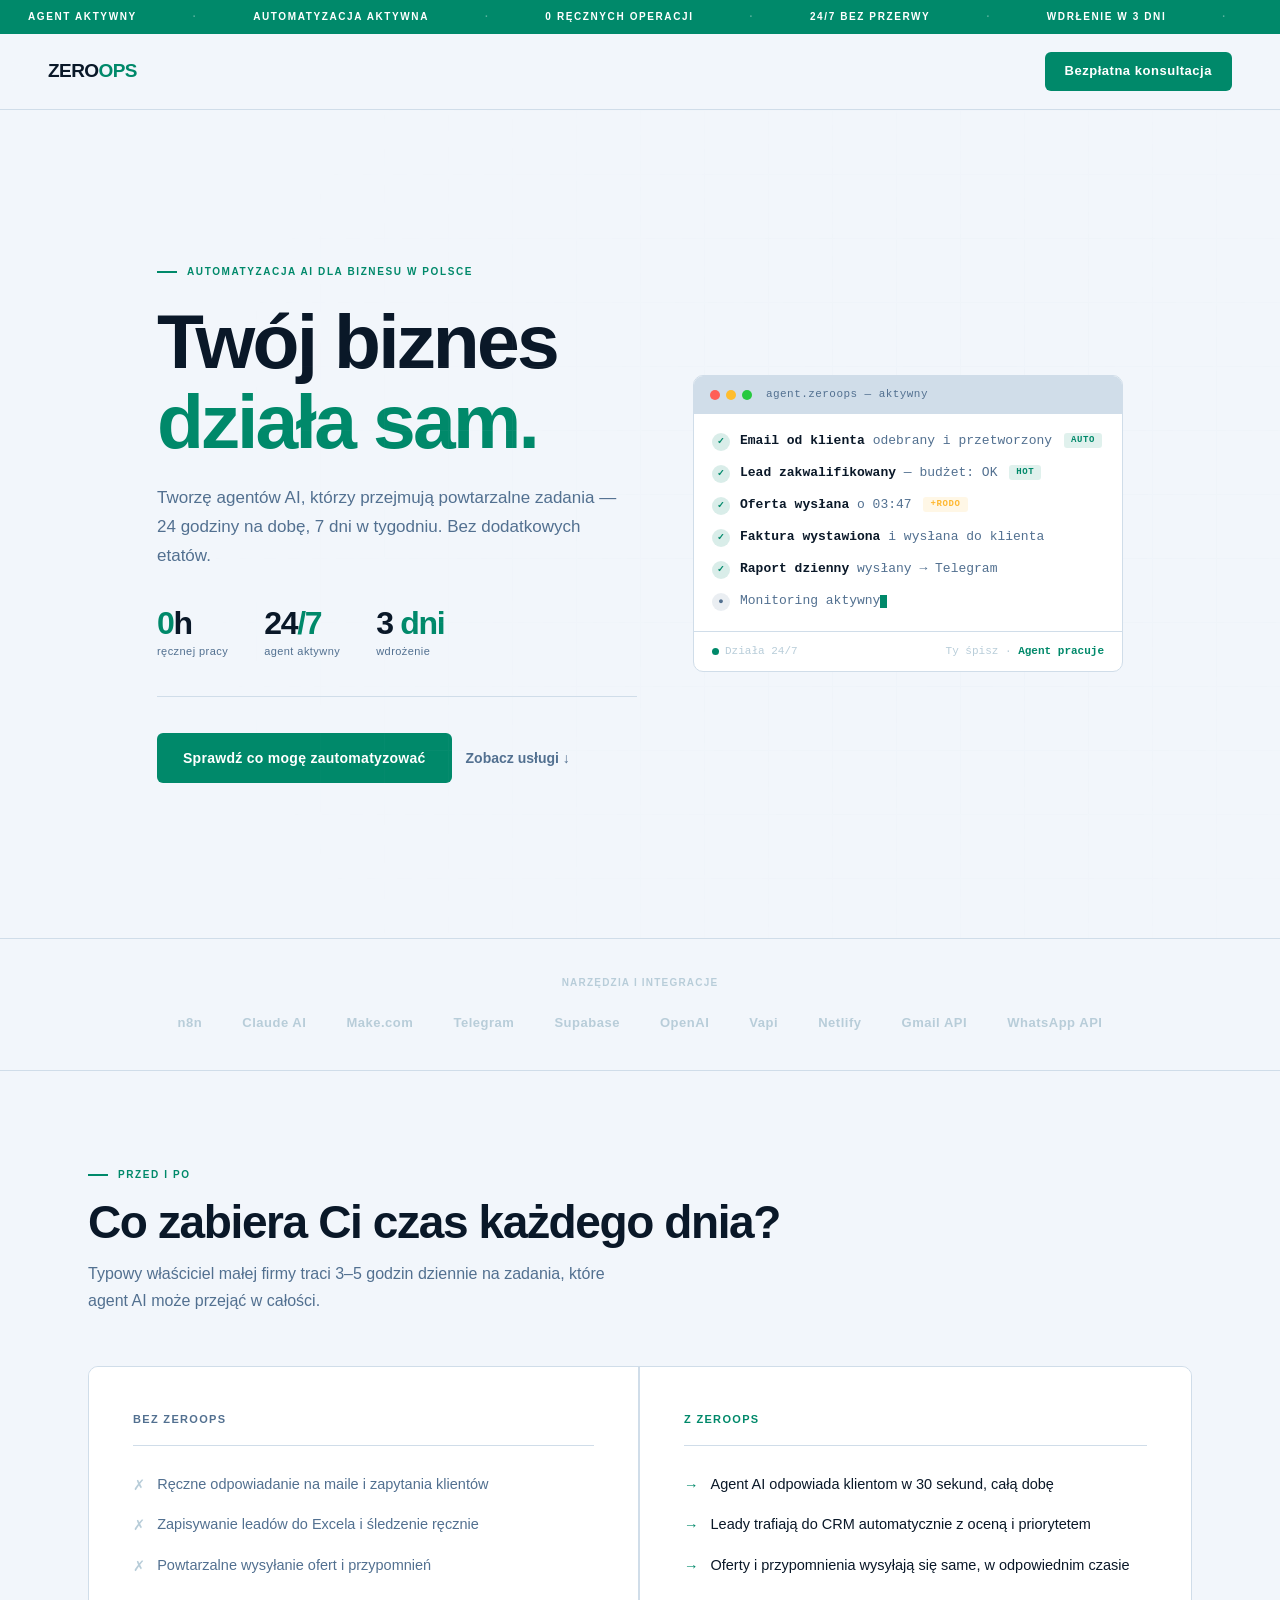
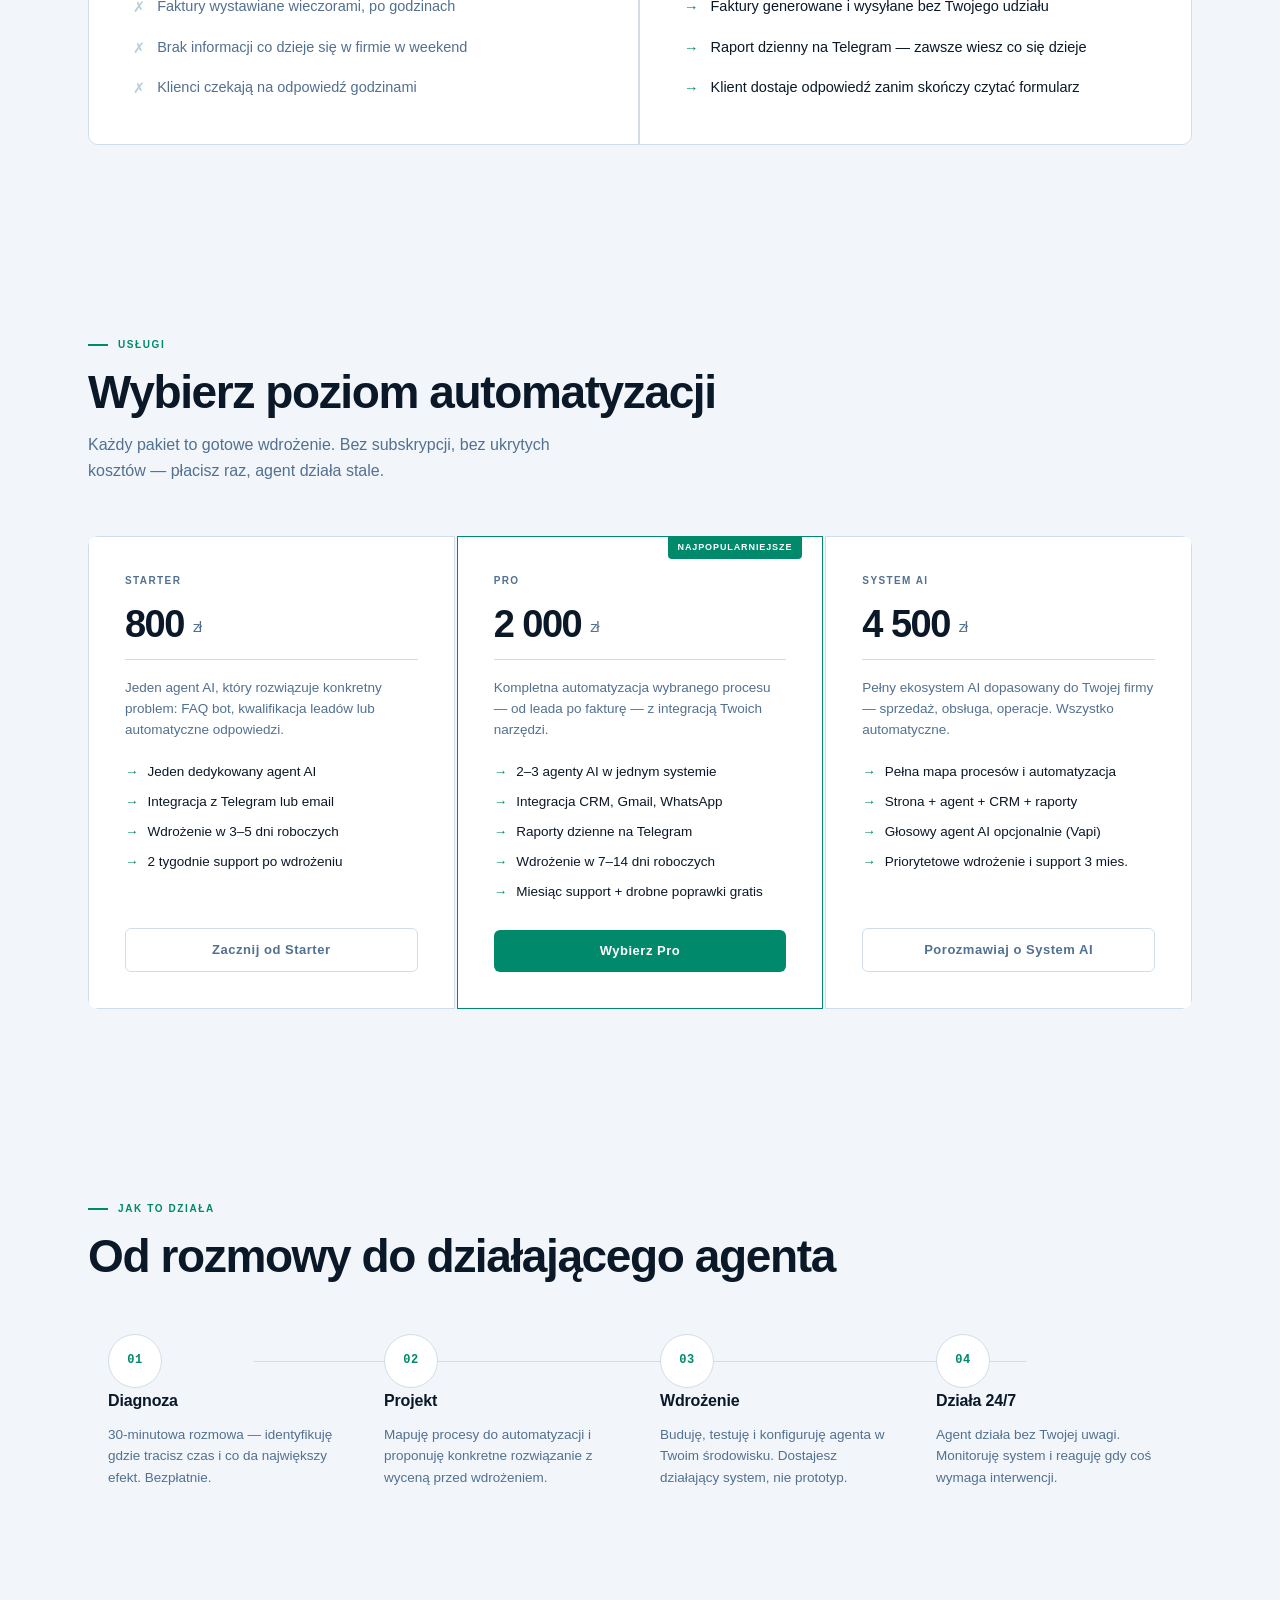
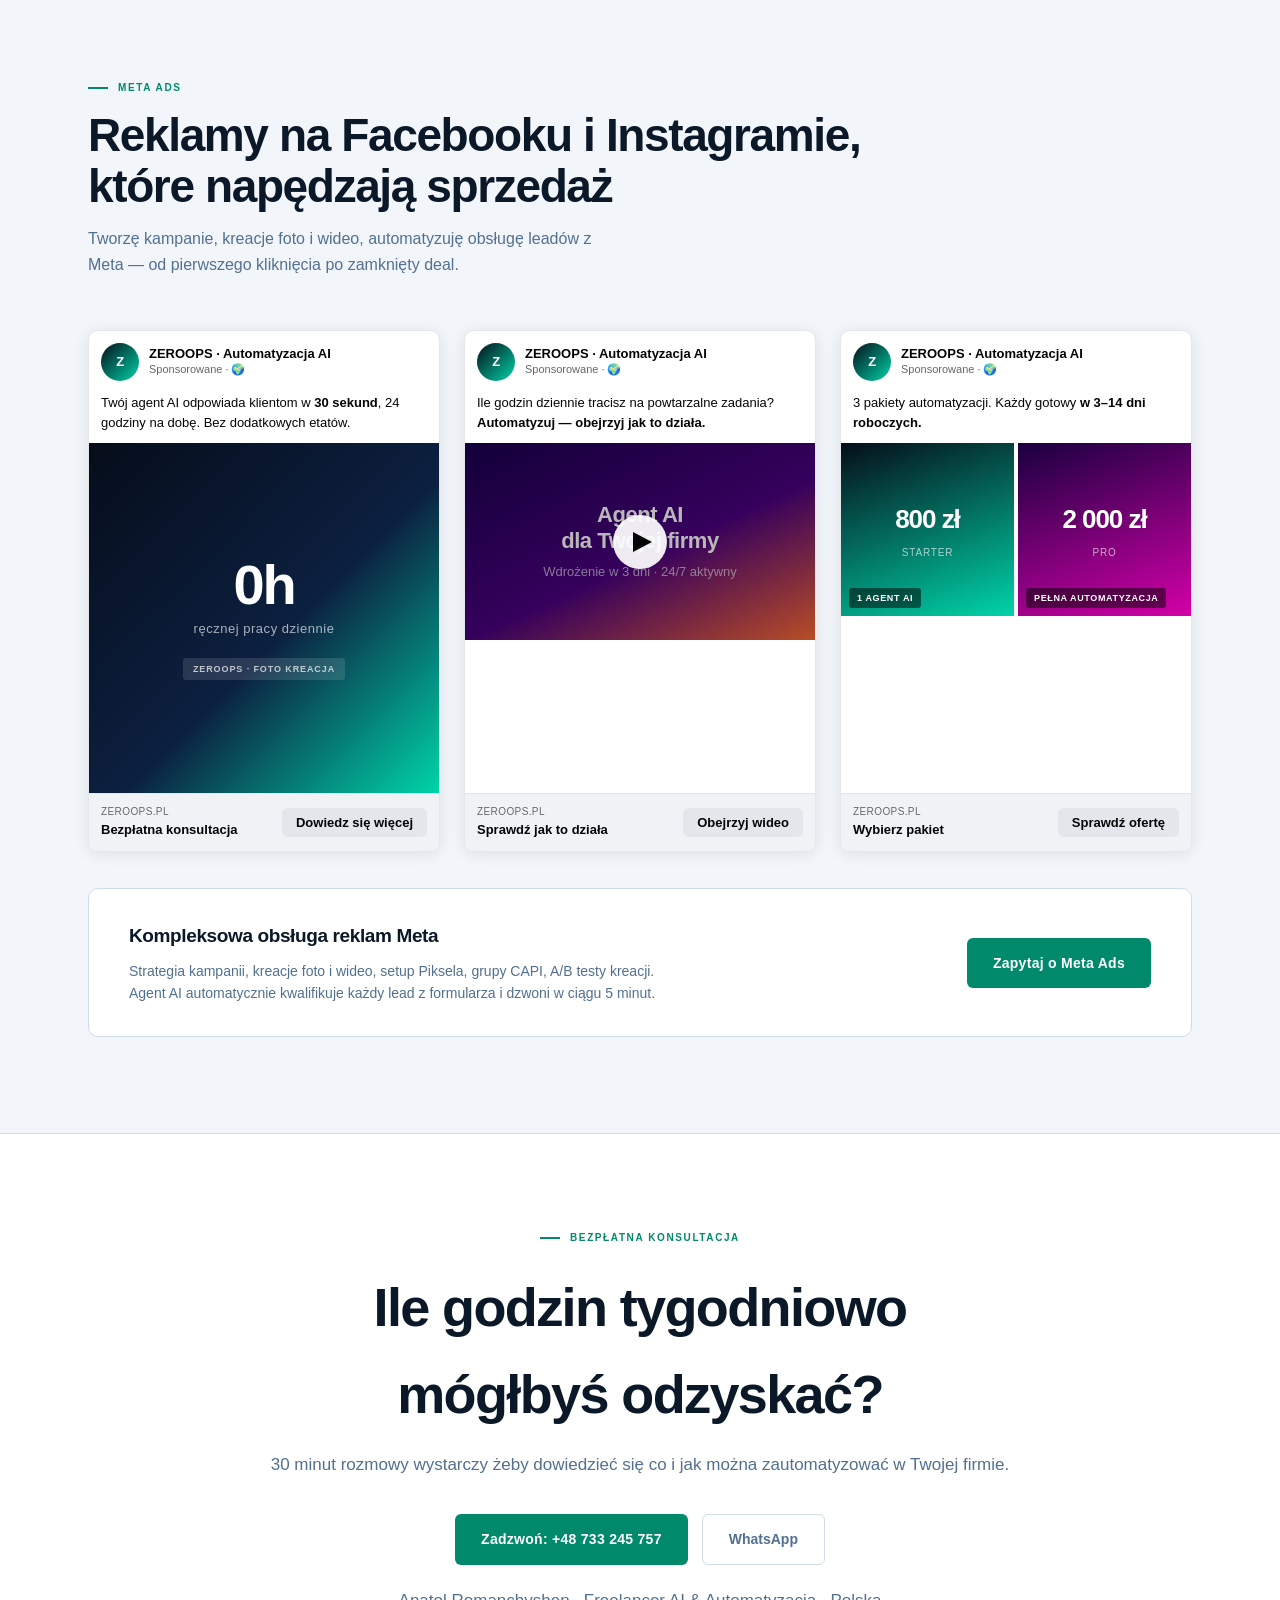
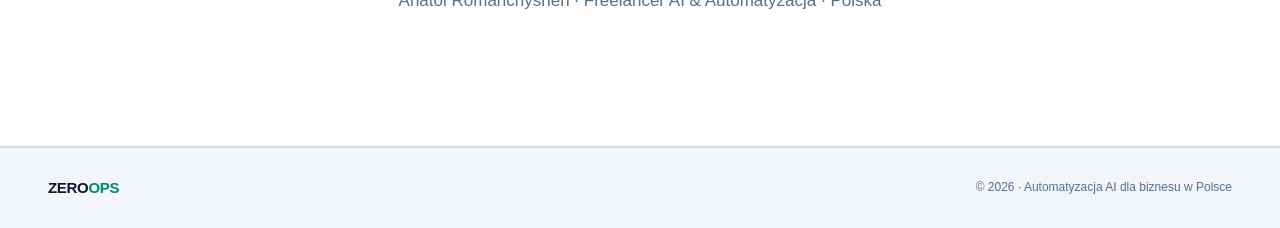
==== index.html @ 34bf7b72 "feat: ZEROOPS landing page — deep navy + teal, terminal hero, Meta Ads creatives" ====
<!DOCTYPE html>
<html lang="pl">
<head>
<meta charset="UTF-8">
<meta name="viewport" content="width=device-width, initial-scale=1.0">
<title>ZEROOPS — Automatyzacja AI dla Twojego biznesu</title>
<style>
*,*::before,*::after{box-sizing:border-box;margin:0;padding:0}

:root{
  --bg:#060D1A;
  --bg-surface:#0C1828;
  --bg-border:#17304A;
  --accent:#00D4A8;
  --accent-on:#020A12;
  --text:#DCE8F5;
  --text-muted:#5A7896;
  --text-dim:#243A52;
  --radius:6px;
}
@media(prefers-color-scheme:light){
  :root{
    --bg:#F2F6FB;
    --bg-surface:#FFFFFF;
    --bg-border:#D0DDE9;
    --accent:#00896A;
    --accent-on:#FFFFFF;
    --text:#0A1828;
    --text-muted:#527090;
    --text-dim:#B8CDD9;
  }
}
:root[data-theme="dark"]{
  --bg:#060D1A;--bg-surface:#0C1828;--bg-border:#17304A;
  --accent:#00D4A8;--accent-on:#020A12;
  --text:#DCE8F5;--text-muted:#5A7896;--text-dim:#243A52;
}
:root[data-theme="light"]{
  --bg:#F2F6FB;--bg-surface:#FFFFFF;--bg-border:#D0DDE9;
  --accent:#00896A;--accent-on:#FFFFFF;
  --text:#0A1828;--text-muted:#527090;--text-dim:#B8CDD9;
}

html{scroll-behavior:smooth}
body{
  font-family:'Helvetica Neue',Arial,system-ui,sans-serif;
  background:var(--bg);color:var(--text);
  font-size:16px;line-height:1.6;overflow-x:hidden;
}

.ticker-wrap{
  background:var(--accent);color:var(--accent-on);
  overflow:hidden;height:34px;display:flex;align-items:center;
}
.ticker-inner{
  display:flex;white-space:nowrap;
  animation:ticker 35s linear infinite;
}
.ticker-inner span{
  font-size:10px;font-weight:800;letter-spacing:.16em;
  text-transform:uppercase;padding:0 28px;
}
.sep{opacity:.35}
@keyframes ticker{0%{transform:translateX(0)}100%{transform:translateX(-50%)}}

nav{
  display:flex;align-items:center;justify-content:space-between;
  padding:18px 48px;position:sticky;top:0;z-index:100;
  background:color-mix(in srgb,var(--bg) 88%,transparent);
  backdrop-filter:blur(14px);-webkit-backdrop-filter:blur(14px);
  border-bottom:1px solid var(--bg-border);
}
.logo{
  font-size:19px;font-weight:900;letter-spacing:-.03em;
  color:var(--text);text-decoration:none;
}
.logo em{color:var(--accent);font-style:normal}
.nav-btn{
  font-size:13px;font-weight:700;letter-spacing:.04em;
  background:var(--accent);color:var(--accent-on);
  padding:9px 20px;border-radius:var(--radius);
  text-decoration:none;transition:opacity .15s;
}
.nav-btn:hover{opacity:.82}

.container{max-width:1200px;margin:0 auto;padding:0 48px}
section{padding:96px 0}
.label{
  font-size:10px;font-weight:800;letter-spacing:.16em;
  text-transform:uppercase;color:var(--accent);margin-bottom:14px;
  display:flex;align-items:center;gap:10px;
}
.label::before{content:'';width:20px;height:2px;background:var(--accent)}

.hero{
  min-height:92vh;display:flex;align-items:center;
  padding:72px 0;position:relative;overflow:hidden;
}
.hero::after{
  content:'';position:absolute;inset:0;
  background-image:
    linear-gradient(var(--bg-border) 1px,transparent 1px),
    linear-gradient(90deg,var(--bg-border) 1px,transparent 1px);
  background-size:64px 64px;opacity:.12;pointer-events:none;
  mask-image:radial-gradient(ellipse 60% 80% at 75% 50%,black,transparent);
  -webkit-mask-image:radial-gradient(ellipse 60% 80% at 75% 50%,black,transparent);
}
.hero-inner{
  display:grid;grid-template-columns:1fr 430px;
  gap:56px;align-items:center;width:100%;
}
.hero-eyebrow{
  font-size:10px;font-weight:800;letter-spacing:.16em;
  text-transform:uppercase;color:var(--accent);
  margin-bottom:22px;display:flex;align-items:center;gap:10px;
}
.hero-eyebrow::before{content:'';width:20px;height:2px;background:var(--accent)}
h1{
  font-size:clamp(48px,6vw,82px);font-weight:900;
  line-height:1.04;letter-spacing:-.035em;
  text-wrap:balance;margin-bottom:22px;
}
h1 em{color:var(--accent);font-style:normal}
.hero-sub{
  font-size:17px;line-height:1.7;color:var(--text-muted);
  max-width:480px;margin-bottom:36px;
}
.hero-metrics{
  display:flex;gap:36px;margin-bottom:36px;
  padding-bottom:36px;border-bottom:1px solid var(--bg-border);
}
.metric-val{
  font-size:32px;font-weight:900;letter-spacing:-.04em;
  line-height:1;color:var(--text);
}
.metric-val em{color:var(--accent);font-style:normal}
.metric-lbl{
  font-size:11px;color:var(--text-muted);
  letter-spacing:.04em;margin-top:4px;
}
.hero-actions{display:flex;gap:14px;align-items:center;flex-wrap:wrap}
.btn-primary{
  background:var(--accent);color:var(--accent-on);
  font-size:14px;font-weight:700;padding:14px 26px;
  border-radius:var(--radius);text-decoration:none;
  letter-spacing:.02em;transition:opacity .15s;white-space:nowrap;
}
.btn-primary:hover{opacity:.84}
.btn-ghost{
  color:var(--text-muted);font-size:14px;font-weight:600;
  text-decoration:none;transition:color .15s;
}
.btn-ghost:hover{color:var(--text)}

.terminal{
  background:var(--bg-surface);
  border:1px solid var(--bg-border);
  border-radius:10px;overflow:hidden;position:relative;z-index:1;
  font-family:'SF Mono','Fira Code','Cascadia Code',monospace;font-size:13px;
}
.t-bar{
  background:var(--bg-border);padding:10px 16px;
  display:flex;align-items:center;gap:6px;
}
.dots{display:flex;gap:6px}
.dot{width:10px;height:10px;border-radius:50%}
.dot-r{background:#FF5F56}.dot-y{background:#FFBD2E}.dot-g{background:#27C93F}
.t-ttl{font-size:11px;color:var(--text-muted);margin-left:8px;letter-spacing:.04em}
.t-body{padding:18px 18px 20px;display:flex;flex-direction:column;gap:13px}
.t-row{
  display:flex;align-items:flex-start;gap:10px;
  opacity:0;animation:fadeUp .35s ease forwards;
}
.t-row:nth-child(1){animation-delay:.4s}
.t-row:nth-child(2){animation-delay:1s}
.t-row:nth-child(3){animation-delay:1.6s}
.t-row:nth-child(4){animation-delay:2.2s}
.t-row:nth-child(5){animation-delay:2.8s}
.t-row:nth-child(6){animation-delay:3.4s}
.t-ico{
  width:18px;height:18px;border-radius:50%;flex-shrink:0;
  display:flex;align-items:center;justify-content:center;
  font-size:9px;margin-top:1px;font-weight:700;
}
.t-ico.ok{background:color-mix(in srgb,var(--accent) 15%,transparent);color:var(--accent)}
.t-ico.run{background:color-mix(in srgb,var(--text-muted) 12%,transparent);color:var(--text-muted)}
.t-txt{color:var(--text-muted);line-height:1.45}
.t-txt strong{color:var(--text);font-weight:600}
.badge{
  display:inline-block;font-size:9px;font-weight:800;
  padding:1px 7px;border-radius:3px;letter-spacing:.07em;vertical-align:middle;margin-left:4px;
}
.badge-ok{background:color-mix(in srgb,var(--accent) 12%,transparent);color:var(--accent)}
.badge-warn{background:color-mix(in srgb,#FFB830 12%,transparent);color:#FFB830}
.t-cursor{
  display:inline-block;width:7px;height:13px;
  background:var(--accent);vertical-align:text-bottom;
  animation:blink 1s step-end infinite;
}
@keyframes blink{0%,100%{opacity:1}50%{opacity:0}}
@keyframes fadeUp{from{opacity:0;transform:translateY(7px)}to{opacity:1;transform:none}}
.t-foot{
  border-top:1px solid var(--bg-border);padding:11px 18px;
  display:flex;justify-content:space-between;align-items:center;
  font-size:11px;color:var(--text-dim);
}
.t-status{display:flex;align-items:center;gap:6px}
.t-pulse{
  width:7px;height:7px;border-radius:50%;background:var(--accent);
  animation:pulse 2.2s ease-in-out infinite;
}
@keyframes pulse{0%,100%{opacity:1;transform:scale(1)}50%{opacity:.45;transform:scale(.65)}}

.logos-wrap{
  padding:36px 0;
  border-top:1px solid var(--bg-border);
  border-bottom:1px solid var(--bg-border);
}
.logos-lbl{
  font-size:10px;font-weight:700;letter-spacing:.12em;text-transform:uppercase;
  color:var(--text-dim);text-align:center;margin-bottom:22px;
}
.logos-row{
  display:flex;gap:40px;justify-content:center;
  align-items:center;flex-wrap:wrap;
}
.logo-tag{
  font-size:13px;font-weight:700;letter-spacing:.04em;
  color:var(--text-dim);transition:color .15s;cursor:default;
}
.logo-tag:hover{color:var(--text-muted)}

.ps-wrap{
  display:grid;grid-template-columns:1fr 1fr;
  border:1px solid var(--bg-border);border-radius:10px;overflow:hidden;
}
.ps-col{background:var(--bg-surface);padding:44px}
.ps-col:first-child{border-right:2px solid var(--bg-border)}
.ps-head{
  font-size:11px;font-weight:800;letter-spacing:.12em;text-transform:uppercase;
  padding-bottom:16px;margin-bottom:28px;border-bottom:1px solid var(--bg-border);
}
.ps-col:first-child .ps-head{color:var(--text-muted)}
.ps-col:last-child .ps-head{color:var(--accent)}
.ps-list{list-style:none;display:flex;flex-direction:column;gap:18px}
.ps-list li{display:flex;gap:12px;align-items:flex-start;font-size:14.5px;line-height:1.5}
.ps-list li::before{flex-shrink:0;margin-top:1px;font-weight:700}
.ps-col:first-child .ps-list li{color:var(--text-muted)}
.ps-col:first-child .ps-list li::before{content:'✗';color:var(--text-dim)}
.ps-col:last-child .ps-list li{color:var(--text)}
.ps-col:last-child .ps-list li::before{content:'→';color:var(--accent)}

.sec-head{margin-bottom:52px}
.sec-head h2{
  font-size:clamp(30px,4vw,46px);font-weight:900;
  letter-spacing:-.03em;line-height:1.1;
  text-wrap:balance;margin-bottom:14px;
}
.sec-head p{font-size:16px;color:var(--text-muted);max-width:520px;line-height:1.65}

.srv-grid{
  display:grid;grid-template-columns:repeat(3,1fr);
  gap:2px;border-radius:10px;overflow:hidden;
}
.srv-card{
  background:var(--bg-surface);padding:36px;
  border:1px solid var(--bg-border);
  transition:border-color .2s;position:relative;
  display:flex;flex-direction:column;
}
.srv-card:hover{border-color:var(--accent)}
.srv-card.feat{border-color:var(--accent)}
.srv-card.feat::before{
  content:'Najpopularniejsze';
  position:absolute;top:-1px;right:20px;
  font-size:9px;font-weight:800;letter-spacing:.1em;text-transform:uppercase;
  background:var(--accent);color:var(--accent-on);
  padding:4px 10px;border-radius:0 0 4px 4px;
}
.srv-name{
  font-size:10px;font-weight:800;letter-spacing:.14em;text-transform:uppercase;
  color:var(--text-muted);margin-bottom:16px;
}
.srv-price{
  font-size:38px;font-weight:900;letter-spacing:-.04em;
  line-height:1;color:var(--text);margin-bottom:16px;
}
.srv-price small{
  font-size:15px;font-weight:500;color:var(--text-muted);vertical-align:middle;
}
.srv-desc{
  font-size:13.5px;color:var(--text-muted);line-height:1.55;
  padding-top:18px;border-top:1px solid var(--bg-border);margin-bottom:22px;
}
.srv-feat{list-style:none;display:flex;flex-direction:column;gap:11px;flex:1;margin-bottom:28px}
.srv-feat li{
  font-size:13.5px;color:var(--text);
  display:flex;gap:9px;align-items:flex-start;line-height:1.4;
}
.srv-feat li::before{content:'→';color:var(--accent);flex-shrink:0;font-weight:700}
.srv-cta{
  display:block;text-align:center;font-size:13px;font-weight:700;
  padding:11px;border-radius:var(--radius);text-decoration:none;
  letter-spacing:.04em;transition:all .15s;
}
.srv-card.feat .srv-cta{background:var(--accent);color:var(--accent-on)}
.srv-card:not(.feat) .srv-cta{
  border:1px solid var(--bg-border);color:var(--text-muted);
}
.srv-card:not(.feat):hover .srv-cta{border-color:var(--accent);color:var(--accent)}

.proc-grid{
  display:grid;grid-template-columns:repeat(4,1fr);
  position:relative;
}
.proc-grid::before{
  content:'';position:absolute;top:27px;
  left:calc(12.5% + 28px);right:calc(12.5% + 28px);
  height:1px;background:var(--bg-border);
}
.proc-step{padding:0 20px;padding-top:54px;position:relative}
.proc-num{
  width:54px;height:54px;border-radius:50%;
  background:var(--bg-surface);border:1px solid var(--bg-border);
  display:flex;align-items:center;justify-content:center;
  font-size:12px;font-weight:800;
  font-family:'SF Mono','Fira Code',monospace;
  color:var(--accent);position:absolute;top:0;
  letter-spacing:.04em;
}
.proc-title{font-size:16px;font-weight:700;margin-bottom:10px;letter-spacing:-.01em}
.proc-desc{font-size:13.5px;color:var(--text-muted);line-height:1.6}

.cta-final{
  background:var(--bg-surface);
  border-top:1px solid var(--bg-border);
  border-bottom:1px solid var(--bg-border);
  text-align:center;padding:96px 0;
}
.cta-final h2{
  font-size:clamp(34px,5vw,54px);font-weight:900;
  letter-spacing:-.03em;text-wrap:balance;margin-bottom:14px;
}
.cta-final p{font-size:17px;color:var(--text-muted);margin-bottom:36px}
.cta-group{display:flex;gap:14px;justify-content:center;flex-wrap:wrap}
.btn-outline{
  font-size:14px;font-weight:600;padding:13px 26px;
  border-radius:var(--radius);text-decoration:none;
  border:1px solid var(--bg-border);color:var(--text-muted);
  transition:all .15s;
}
.btn-outline:hover{border-color:var(--accent);color:var(--accent)}
.cta-sub{font-size:12px;color:var(--text-dim);margin-top:22px}

footer{
  padding:28px 48px;display:flex;
  justify-content:space-between;align-items:center;
  border-top:1px solid var(--bg-border);
  font-size:12px;color:var(--text-muted);
}
.footer-logo{font-weight:900;letter-spacing:-.02em;font-size:15px;color:var(--text)}
.footer-logo em{color:var(--accent);font-style:normal}

.ads-grid{display:grid;grid-template-columns:repeat(3,1fr);gap:24px;margin-top:52px}
.fb-card{
  border-radius:10px;overflow:hidden;
  border:1px solid #E4E6EB;background:#fff;
  font-family:-apple-system,'Segoe UI',sans-serif;
  color:#050505;box-shadow:0 2px 16px rgba(0,0,0,.09);
  display:flex;flex-direction:column;
}
.fb-hd{padding:12px;display:flex;align-items:center;gap:10px}
.fb-av{
  width:38px;height:38px;border-radius:50%;flex-shrink:0;
  background:linear-gradient(135deg,#060D1A,#00D4A8);
  display:flex;align-items:center;justify-content:center;
  font-size:13px;font-weight:900;color:#fff;letter-spacing:-.02em;
}
.fb-nm{font-size:13px;font-weight:700;line-height:1.2;color:#050505}
.fb-sp{font-size:11px;color:#65676B;display:flex;align-items:center;gap:3px}
.fb-txt{padding:0 12px 11px;font-size:13px;line-height:1.5;color:#050505}
.fb-txt strong{font-weight:700}
.fb-media{width:100%;aspect-ratio:1;position:relative;overflow:hidden}
.fb-media-video{width:100%;aspect-ratio:16/9;position:relative;overflow:hidden}
.ad-fill{width:100%;height:100%;display:flex;flex-direction:column;align-items:center;justify-content:center;padding:24px;text-align:center;color:#fff}
.ad-bg-1{background:linear-gradient(135deg,#060D1A 0%,#0C2040 55%,#00D4A8 100%)}
.ad-bg-2{background:linear-gradient(155deg,#1A0050 0%,#4A0080 55%,#FF6B35 100%)}
.ad-stat{font-size:56px;font-weight:900;letter-spacing:-.04em;line-height:1}
.ad-stat-lbl{font-size:13px;opacity:.65;margin-top:6px;letter-spacing:.04em}
.ad-badge{
  margin-top:18px;font-size:9px;font-weight:800;letter-spacing:.1em;
  text-transform:uppercase;background:rgba(255,255,255,.12);
  color:rgba(255,255,255,.7);padding:4px 10px;border-radius:3px;
}
.ad-headline{font-size:22px;font-weight:900;line-height:1.15;letter-spacing:-.02em;margin-bottom:10px}
.ad-sub{font-size:13px;opacity:.65;line-height:1.4}
.fb-play{position:absolute;inset:0;display:flex;align-items:center;justify-content:center;background:rgba(0,0,0,.28)}
.fb-play-btn{
  width:54px;height:54px;background:rgba(255,255,255,.92);
  border-radius:50%;display:flex;align-items:center;justify-content:center;
}
.fb-play-btn::after{
  content:'';width:0;height:0;border-style:solid;
  border-width:10px 0 10px 19px;
  border-color:transparent transparent transparent #050505;margin-left:4px;
}
.fb-cta-bar{
  border-top:1px solid #E4E6EB;padding:10px 12px;
  display:flex;justify-content:space-between;align-items:center;
  background:#F0F2F5;margin-top:auto;
}
.fb-link-preview{font-size:10px;color:#65676B;text-transform:uppercase;letter-spacing:.04em}
.fb-link-title{font-size:13px;font-weight:700;color:#050505}
.fb-btn{
  background:#E4E6EB;border:none;border-radius:6px;
  font-size:13px;font-weight:700;padding:7px 14px;
  cursor:pointer;white-space:nowrap;color:#050505;
  font-family:-apple-system,'Segoe UI',sans-serif;
}
.carousel-row{display:flex;overflow:hidden}
.carousel-slide{flex:0 0 calc(50% - 2px);aspect-ratio:1;position:relative}
.carousel-slide+.carousel-slide{margin-left:4px}
.cs-inner{
  height:100%;display:flex;flex-direction:column;
  align-items:center;justify-content:center;
  color:#fff;text-align:center;padding:16px;
}
.cs-price{font-size:26px;font-weight:900;letter-spacing:-.04em}
.cs-lbl{font-size:10px;opacity:.65;margin-top:4px;text-transform:uppercase;letter-spacing:.08em}
.cs-1{background:linear-gradient(160deg,#060D1A,#00D4A8)}
.cs-2{background:linear-gradient(160deg,#1A0040,#D400A8)}
.cs-tag{
  position:absolute;bottom:8px;left:8px;
  font-size:9px;font-weight:800;letter-spacing:.07em;text-transform:uppercase;
  background:rgba(0,0,0,.5);color:#fff;padding:3px 8px;border-radius:3px;
}
.ads-meta-bar{
  margin-top:36px;background:var(--bg-surface);
  border:1px solid var(--bg-border);border-radius:10px;
  padding:32px 40px;display:flex;
  align-items:center;justify-content:space-between;gap:32px;
}
.ads-meta-bar h3{font-size:19px;font-weight:700;margin-bottom:8px;letter-spacing:-.02em}
.ads-meta-bar p{font-size:14px;color:var(--text-muted);line-height:1.6;max-width:560px}

@media(max-width:960px){
  .ads-grid{grid-template-columns:1fr}
  .ads-meta-bar{flex-direction:column;align-items:flex-start;padding:24px}
  .hero-inner{grid-template-columns:1fr}
  .terminal{display:none}
  .ps-wrap{grid-template-columns:1fr}
  .ps-col:first-child{border-right:none;border-bottom:2px solid var(--bg-border)}
  .srv-grid{grid-template-columns:1fr}
  .proc-grid{grid-template-columns:1fr 1fr;gap:32px}
  .proc-grid::before{display:none}
  nav,footer{padding:16px 24px}
  .container{padding:0 24px}
  section{padding:64px 0}
  .hero{padding:48px 0}
}
@media(max-width:540px){
  .proc-grid{grid-template-columns:1fr}
  .hero-metrics{flex-wrap:wrap;gap:20px}
  h1{font-size:40px}
  .ps-col{padding:28px}
  .srv-card{padding:28px}
}
@media(prefers-reduced-motion:reduce){*,*::before,*::after{animation-duration:.01ms!important}}
</style>
</head>
<body>

<div class="ticker-wrap">
  <div class="ticker-inner">
    <span>AGENT AKTYWNY</span><span class="sep">·</span>
    <span>AUTOMATYZACJA AKTYWNA</span><span class="sep">·</span>
    <span>0 RĘCZNYCH OPERACJI</span><span class="sep">·</span>
    <span>24/7 BEZ PRZERWY</span><span class="sep">·</span>
    <span>WDRŁENIE W 3 DNI</span><span class="sep">·</span>
    <span>AGENT AKTYWNY</span><span class="sep">·</span>
    <span>AUTOMATYZACJA AKTYWNA</span><span class="sep">·</span>
    <span>0 RĘCZNYCH OPERACJI</span><span class="sep">·</span>
    <span>24/7 BEZ PRZERWY</span><span class="sep">·</span>
    <span>WDRŁENIE W 3 DNI</span><span class="sep">·</span>
  </div>
</div>

<nav>
  <a href="#" class="logo">ZERO<em>OPS</em></a>
  <a href="#kontakt" class="nav-btn">Bezpłatna konsultacja</a>
</nav>

<section class="hero">
  <div class="container">
    <div class="hero-inner">
      <div>
        <div class="hero-eyebrow">Automatyzacja AI dla biznesu w Polsce</div>
        <h1>Twój biznes<br><em>działa sam.</em></h1>
        <p class="hero-sub">Tworzę agentów AI, którzy przejmują powtarzalne zadania — 24 godziny na dobę, 7 dni w tygodniu. Bez dodatkowych etatów.</p>
        <div class="hero-metrics">
          <div>
            <div class="metric-val"><em>0</em>h</div>
            <div class="metric-lbl">ręcznej pracy</div>
          </div>
          <div>
            <div class="metric-val">24<em>/7</em></div>
            <div class="metric-lbl">agent aktywny</div>
          </div>
          <div>
            <div class="metric-val">3<em> dni</em></div>
            <div class="metric-lbl">wdrożenie</div>
          </div>
        </div>
        <div class="hero-actions">
          <a href="#kontakt" class="btn-primary">Sprawdź co mogę zautomatyzować</a>
          <a href="#uslugi" class="btn-ghost">Zobacz usługi ↓</a>
        </div>
      </div>
      <div class="terminal">
        <div class="t-bar">
          <div class="dots">
            <div class="dot dot-r"></div>
            <div class="dot dot-y"></div>
            <div class="dot dot-g"></div>
          </div>
          <span class="t-ttl">agent.zeroops — aktywny</span>
        </div>
        <div class="t-body">
          <div class="t-row"><div class="t-ico ok">✓</div><div class="t-txt"><strong>Email od klienta</strong> odebrany i przetworzony <span class="badge badge-ok">AUTO</span></div></div>
          <div class="t-row"><div class="t-ico ok">✓</div><div class="t-txt"><strong>Lead zakwalifikowany</strong> — budżet: OK <span class="badge badge-ok">HOT</span></div></div>
          <div class="t-row"><div class="t-ico ok">✓</div><div class="t-txt"><strong>Oferta wysłana</strong> o 03:47 <span class="badge badge-warn">+RODO</span></div></div>
          <div class="t-row"><div class="t-ico ok">✓</div><div class="t-txt"><strong>Faktura wystawiona</strong> i wysłana do klienta</div></div>
          <div class="t-row"><div class="t-ico ok">✓</div><div class="t-txt"><strong>Raport dzienny</strong> wysłany → Telegram</div></div>
          <div class="t-row"><div class="t-ico run">●</div><div class="t-txt" style="color:var(--text-muted)">Monitoring aktywny<span class="t-cursor"></span></div></div>
        </div>
        <div class="t-foot">
          <div class="t-status"><div class="t-pulse"></div>Działa 24/7</div>
          <div>Ty śpisz · <strong style="color:var(--accent)">Agent pracuje</strong></div>
        </div>
      </div>
    </div>
  </div>
</section>

<div class="logos-wrap">
  <div class="container">
    <p class="logos-lbl">Narzędzia i integracje</p>
    <div class="logos-row">
      <span class="logo-tag">n8n</span>
      <span class="logo-tag">Claude AI</span>
      <span class="logo-tag">Make.com</span>
      <span class="logo-tag">Telegram</span>
      <span class="logo-tag">Supabase</span>
      <span class="logo-tag">OpenAI</span>
      <span class="logo-tag">Vapi</span>
      <span class="logo-tag">Netlify</span>
      <span class="logo-tag">Gmail API</span>
      <span class="logo-tag">WhatsApp API</span>
    </div>
  </div>
</div>

<section>
  <div class="container">
    <div class="sec-head">
      <div class="label">Przed i po</div>
      <h2>Co zabiera Ci czas każdego dnia?</h2>
      <p>Typowy właściciel małej firmy traci 3–5 godzin dziennie na zadania, które agent AI może przejąć w całości.</p>
    </div>
    <div class="ps-wrap">
      <div class="ps-col">
        <div class="ps-head">Bez ZEROOPS</div>
        <ul class="ps-list">
          <li>Ręczne odpowiadanie na maile i zapytania klientów</li>
          <li>Zapisywanie leadów do Excela i śledzenie ręcznie</li>
          <li>Powtarzalne wysyłanie ofert i przypomnień</li>
          <li>Faktury wystawiane wieczorami, po godzinach</li>
          <li>Brak informacji co dzieje się w firmie w weekend</li>
          <li>Klienci czekają na odpowiedź godzinami</li>
        </ul>
      </div>
      <div class="ps-col">
        <div class="ps-head">Z ZEROOPS</div>
        <ul class="ps-list">
          <li>Agent AI odpowiada klientom w 30 sekund, całą dobę</li>
          <li>Leady trafiają do CRM automatycznie z oceną i priorytetem</li>
          <li>Oferty i przypomnienia wysyłają się same, w odpowiednim czasie</li>
          <li>Faktury generowane i wysyłane bez Twojego udziału</li>
          <li>Raport dzienny na Telegram — zawsze wiesz co się dzieje</li>
          <li>Klient dostaje odpowiedź zanim skończy czytać formularz</li>
        </ul>
      </div>
    </div>
  </div>
</section>

<section id="uslugi">
  <div class="container">
    <div class="sec-head">
      <div class="label">Usługi</div>
      <h2>Wybierz poziom automatyzacji</h2>
      <p>Każdy pakiet to gotowe wdrożenie. Bez subskrypcji, bez ukrytych kosztów — płacisz raz, agent działa stale.</p>
    </div>
    <div class="srv-grid">
      <div class="srv-card">
        <div class="srv-name">Starter</div>
        <div class="srv-price">800 <small>zł</small></div>
        <p class="srv-desc">Jeden agent AI, który rozwiązuje konkretny problem: FAQ bot, kwalifikacja leadów lub automatyczne odpowiedzi.</p>
        <ul class="srv-feat">
          <li>Jeden dedykowany agent AI</li>
          <li>Integracja z Telegram lub email</li>
          <li>Wdrożenie w 3–5 dni roboczych</li>
          <li>2 tygodnie support po wdrożeniu</li>
        </ul>
        <a href="#kontakt" class="srv-cta">Zacznij od Starter</a>
      </div>
      <div class="srv-card feat">
        <div class="srv-name">Pro</div>
        <div class="srv-price">2 000 <small>zł</small></div>
        <p class="srv-desc">Kompletna automatyzacja wybranego procesu — od leada po fakturę — z integracją Twoich narzędzi.</p>
        <ul class="srv-feat">
          <li>2–3 agenty AI w jednym systemie</li>
          <li>Integracja CRM, Gmail, WhatsApp</li>
          <li>Raporty dzienne na Telegram</li>
          <li>Wdrożenie w 7–14 dni roboczych</li>
          <li>Miesiąc support + drobne poprawki gratis</li>
        </ul>
        <a href="#kontakt" class="srv-cta">Wybierz Pro</a>
      </div>
      <div class="srv-card">
        <div class="srv-name">System AI</div>
        <div class="srv-price">4 500 <small>zł</small></div>
        <p class="srv-desc">Pełny ekosystem AI dopasowany do Twojej firmy — sprzedaż, obsługa, operacje. Wszystko automatyczne.</p>
        <ul class="srv-feat">
          <li>Pełna mapa procesów i automatyzacja</li>
          <li>Strona + agent + CRM + raporty</li>
          <li>Głosowy agent AI opcjonalnie (Vapi)</li>
          <li>Priorytetowe wdrożenie i support 3 mies.</li>
        </ul>
        <a href="#kontakt" class="srv-cta">Porozmawiaj o System AI</a>
      </div>
    </div>
  </div>
</section>

<section>
  <div class="container">
    <div class="sec-head">
      <div class="label">Jak to działa</div>
      <h2>Od rozmowy do działającego agenta</h2>
    </div>
    <div class="proc-grid">
      <div class="proc-step">
        <div class="proc-num">01</div>
        <div class="proc-title">Diagnoza</div>
        <p class="proc-desc">30-minutowa rozmowa — identyfikuję gdzie tracisz czas i co da największy efekt. Bezpłatnie.</p>
      </div>
      <div class="proc-step">
        <div class="proc-num">02</div>
        <div class="proc-title">Projekt</div>
        <p class="proc-desc">Mapuję procesy do automatyzacji i proponuję konkretne rozwiązanie z wyceną przed wdrożeniem.</p>
      </div>
      <div class="proc-step">
        <div class="proc-num">03</div>
        <div class="proc-title">Wdrożenie</div>
        <p class="proc-desc">Buduję, testuję i konfiguruję agenta w Twoim środowisku. Dostajesz działający system, nie prototyp.</p>
      </div>
      <div class="proc-step">
        <div class="proc-num">04</div>
        <div class="proc-title">Działa 24/7</div>
        <p class="proc-desc">Agent działa bez Twojej uwagi. Monitoruję system i reaguję gdy coś wymaga interwencji.</p>
      </div>
    </div>
  </div>
</section>

<section>
  <div class="container">
    <div class="sec-head">
      <div class="label">Meta Ads</div>
      <h2>Reklamy na Facebooku i Instagramie,<br>które napędzają sprzedaż</h2>
      <p>Tworzę kampanie, kreacje foto i wideo, automatyzuję obsługę leadów z Meta — od pierwszego kliknięcia po zamknięty deal.</p>
    </div>
    <div class="ads-grid">
      <div class="fb-card">
        <div class="fb-hd"><div class="fb-av">Z</div><div><div class="fb-nm">ZEROOPS · Automatyzacja AI</div><div class="fb-sp"><span>Sponsorowane</span><span>·</span><span>🌍</span></div></div></div>
        <div class="fb-txt">Twój agent AI odpowiada klientom w <strong>30 sekund</strong>, 24 godziny na dobę. Bez dodatkowych etatów.</div>
        <div class="fb-media"><div class="ad-fill ad-bg-1" style="height:100%"><div class="ad-stat">0h</div><div class="ad-stat-lbl">ręcznej pracy dziennie</div><div class="ad-badge">ZEROOPS · Foto kreacja</div></div></div>
        <div class="fb-cta-bar"><div><div class="fb-link-preview">zeroops.pl</div><div class="fb-link-title">Bezpłatna konsultacja</div></div><button class="fb-btn">Dowiedz się więcej</button></div>
      </div>
      <div class="fb-card">
        <div class="fb-hd"><div class="fb-av">Z</div><div><div class="fb-nm">ZEROOPS · Automatyzacja AI</div><div class="fb-sp"><span>Sponsorowane</span><span>·</span><span>🌍</span></div></div></div>
        <div class="fb-txt">Ile godzin dziennie tracisz na powtarzalne zadania? <strong>Automatyzuj — obejrzyj jak to działa.</strong></div>
        <div class="fb-media-video"><div class="ad-fill ad-bg-2" style="height:100%"><div class="ad-headline">Agent AI<br>dla Twojej firmy</div><div class="ad-sub">Wdrożenie w 3 dni · 24/7 aktywny</div></div><div class="fb-play"><div class="fb-play-btn"></div></div></div>
        <div class="fb-cta-bar"><div><div class="fb-link-preview">zeroops.pl</div><div class="fb-link-title">Sprawdź jak to działa</div></div><button class="fb-btn">Obejrzyj wideo</button></div>
      </div>
      <div class="fb-card">
        <div class="fb-hd"><div class="fb-av">Z</div><div><div class="fb-nm">ZEROOPS · Automatyzacja AI</div><div class="fb-sp"><span>Sponsorowane</span><span>·</span><span>🌍</span></div></div></div>
        <div class="fb-txt">3 pakiety automatyzacji. Każdy gotowy <strong>w 3–14 dni roboczych.</strong></div>
        <div class="carousel-row"><div class="carousel-slide cs-1"><div class="cs-inner"><div class="cs-price">800 zł</div><div class="cs-lbl">Starter</div></div><div class="cs-tag">1 Agent AI</div></div><div class="carousel-slide cs-2"><div class="cs-inner"><div class="cs-price">2 000 zł</div><div class="cs-lbl">Pro</div></div><div class="cs-tag">Pełna automatyzacja</div></div></div>
        <div class="fb-cta-bar"><div><div class="fb-link-preview">zeroops.pl</div><div class="fb-link-title">Wybierz pakiet</div></div><button class="fb-btn">Sprawdź ofertę</button></div>
      </div>
    </div>
    <div class="ads-meta-bar">
      <div><h3>Kompleksowa obsługa reklam Meta</h3><p>Strategia kampanii, kreacje foto i wideo, setup Piksela, grupy CAPI, A/B testy kreacji. Agent AI automatycznie kwalifikuje każdy lead z formularza i dzwoni w ciągu 5 minut.</p></div>
      <a href="#kontakt" class="btn-primary" style="white-space:nowrap;flex-shrink:0">Zapytaj o Meta Ads</a>
    </div>
  </div>
</section>

<section id="kontakt" class="cta-final">
  <div class="container">
    <div class="label" style="justify-content:center;margin-bottom:18px">Bezpłatna konsultacja</div>
    <h2>Ile godzin tygodniowo<br>mógłbyś odzyskać?</h2>
    <p>30 minut rozmowy wystarczy żeby dowiedzieć się co i jak można zautomatyzować w Twojej firmie.</p>
    <div class="cta-group">
      <a href="tel:+48733245757" class="btn-primary">Zadzwoń: +48 733 245 757</a>
      <a href="https://wa.me/48733245757" class="btn-outline">WhatsApp</a>
    </div>
    <p class="cta-sub">Anatol Romanchyshen · Freelancer AI &amp; Automatyzacja · Polska</p>
  </div>
</section>

<footer>
  <span class="footer-logo">ZERO<em>OPS</em></span>
  <span>© 2026 · Automatyzacja AI dla biznesu w Polsce</span>
</footer>

</body>
</html>
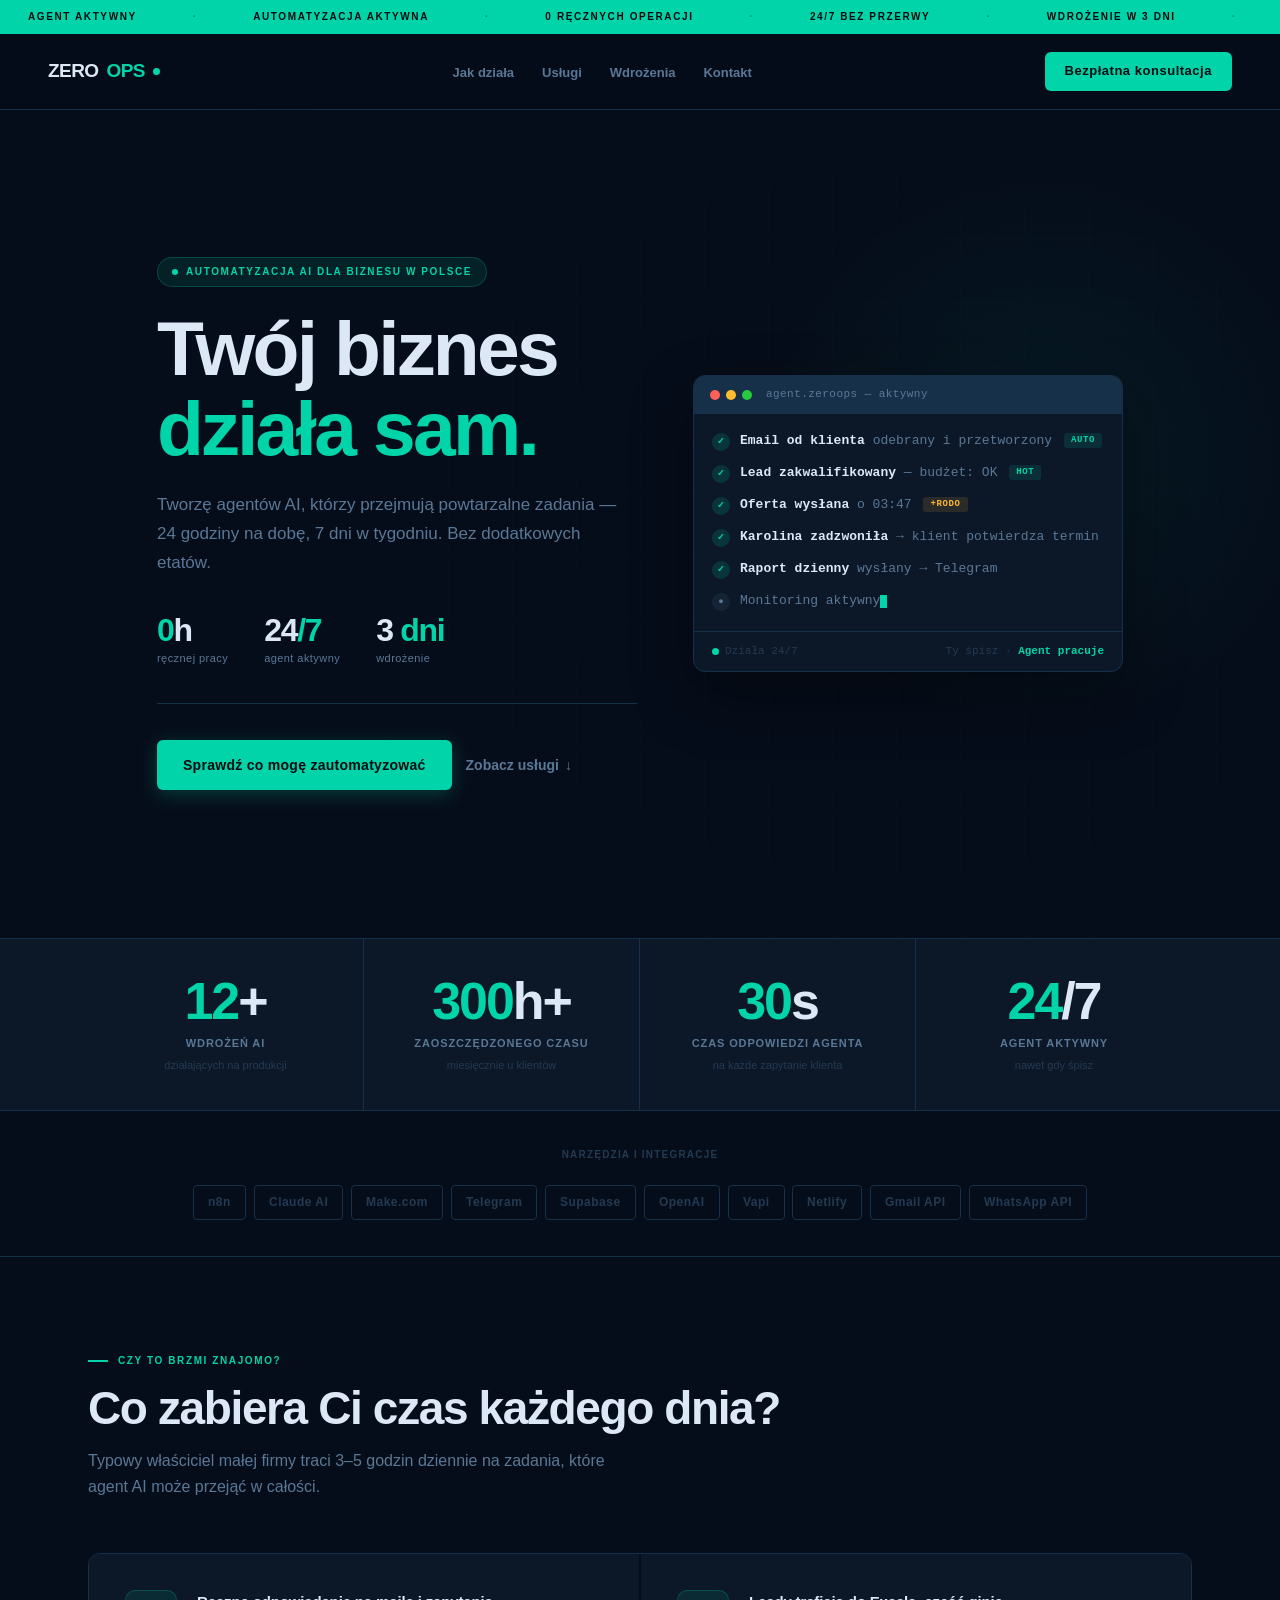
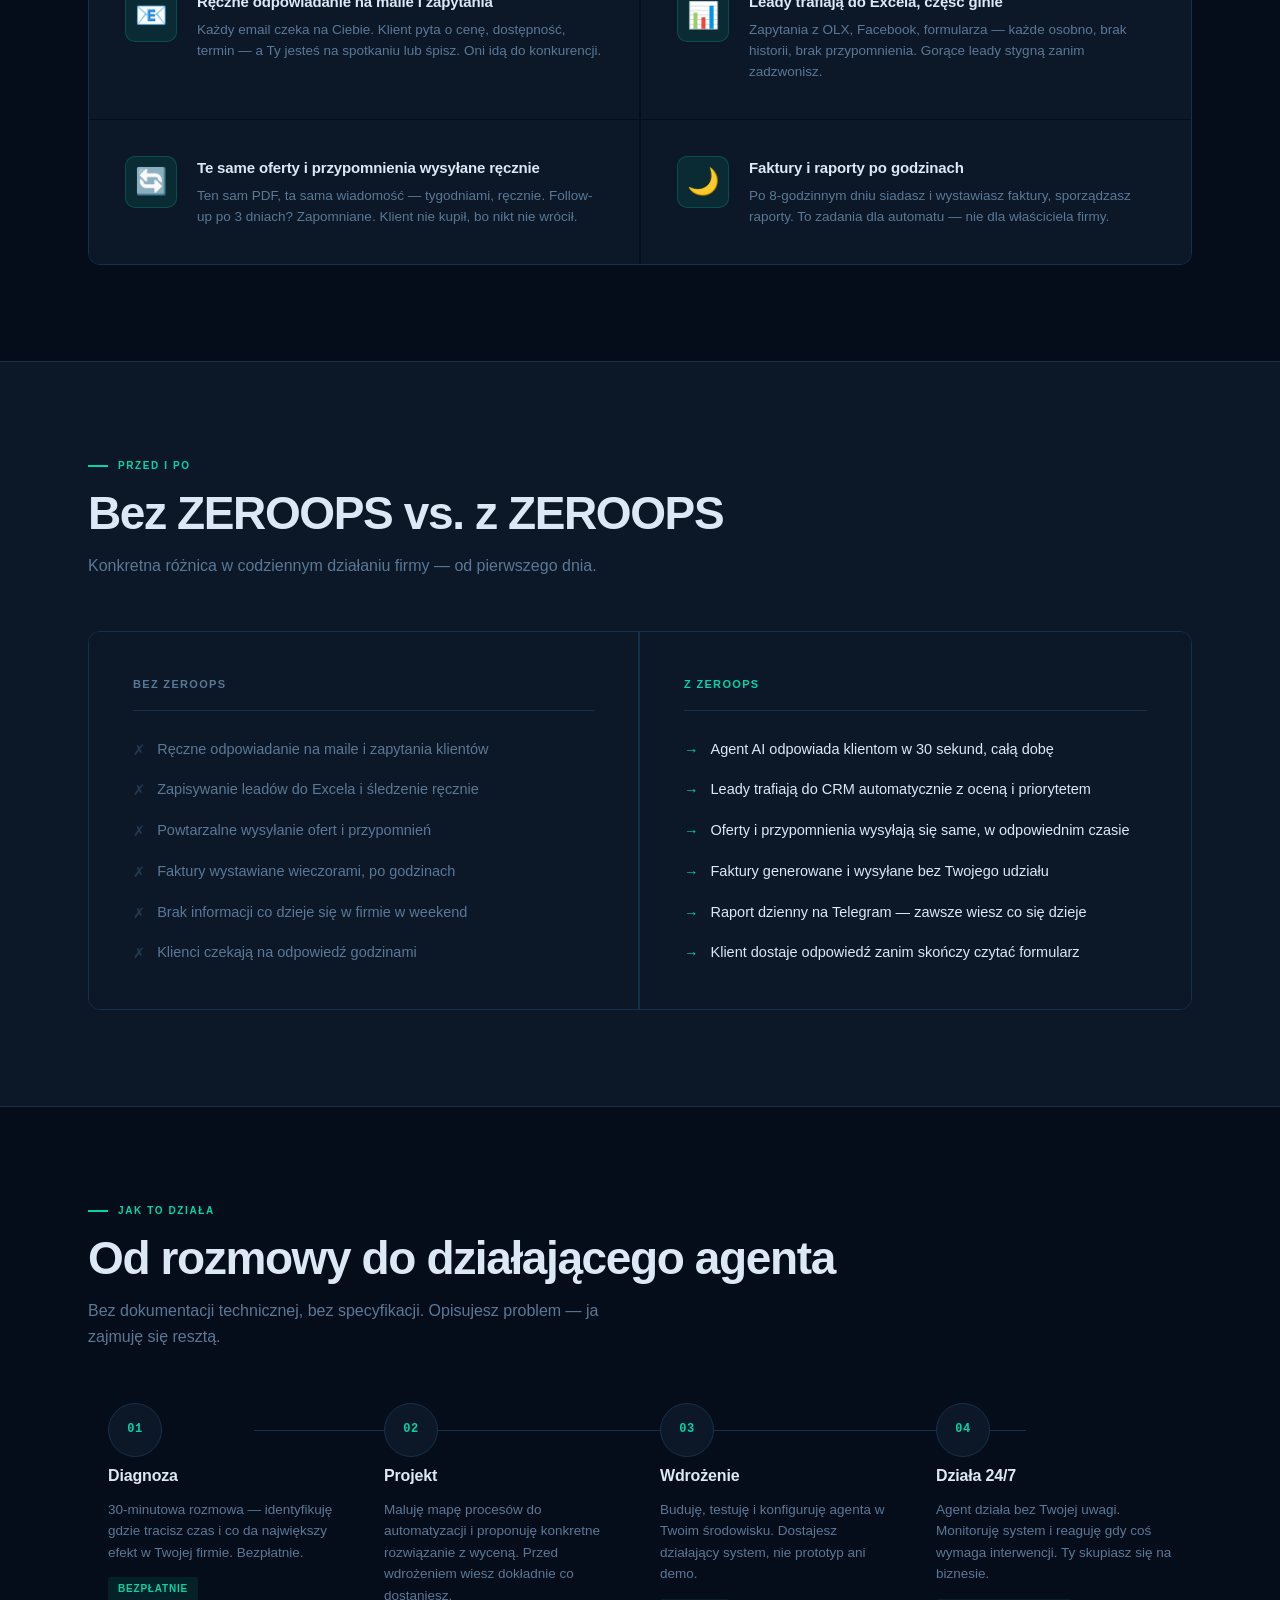
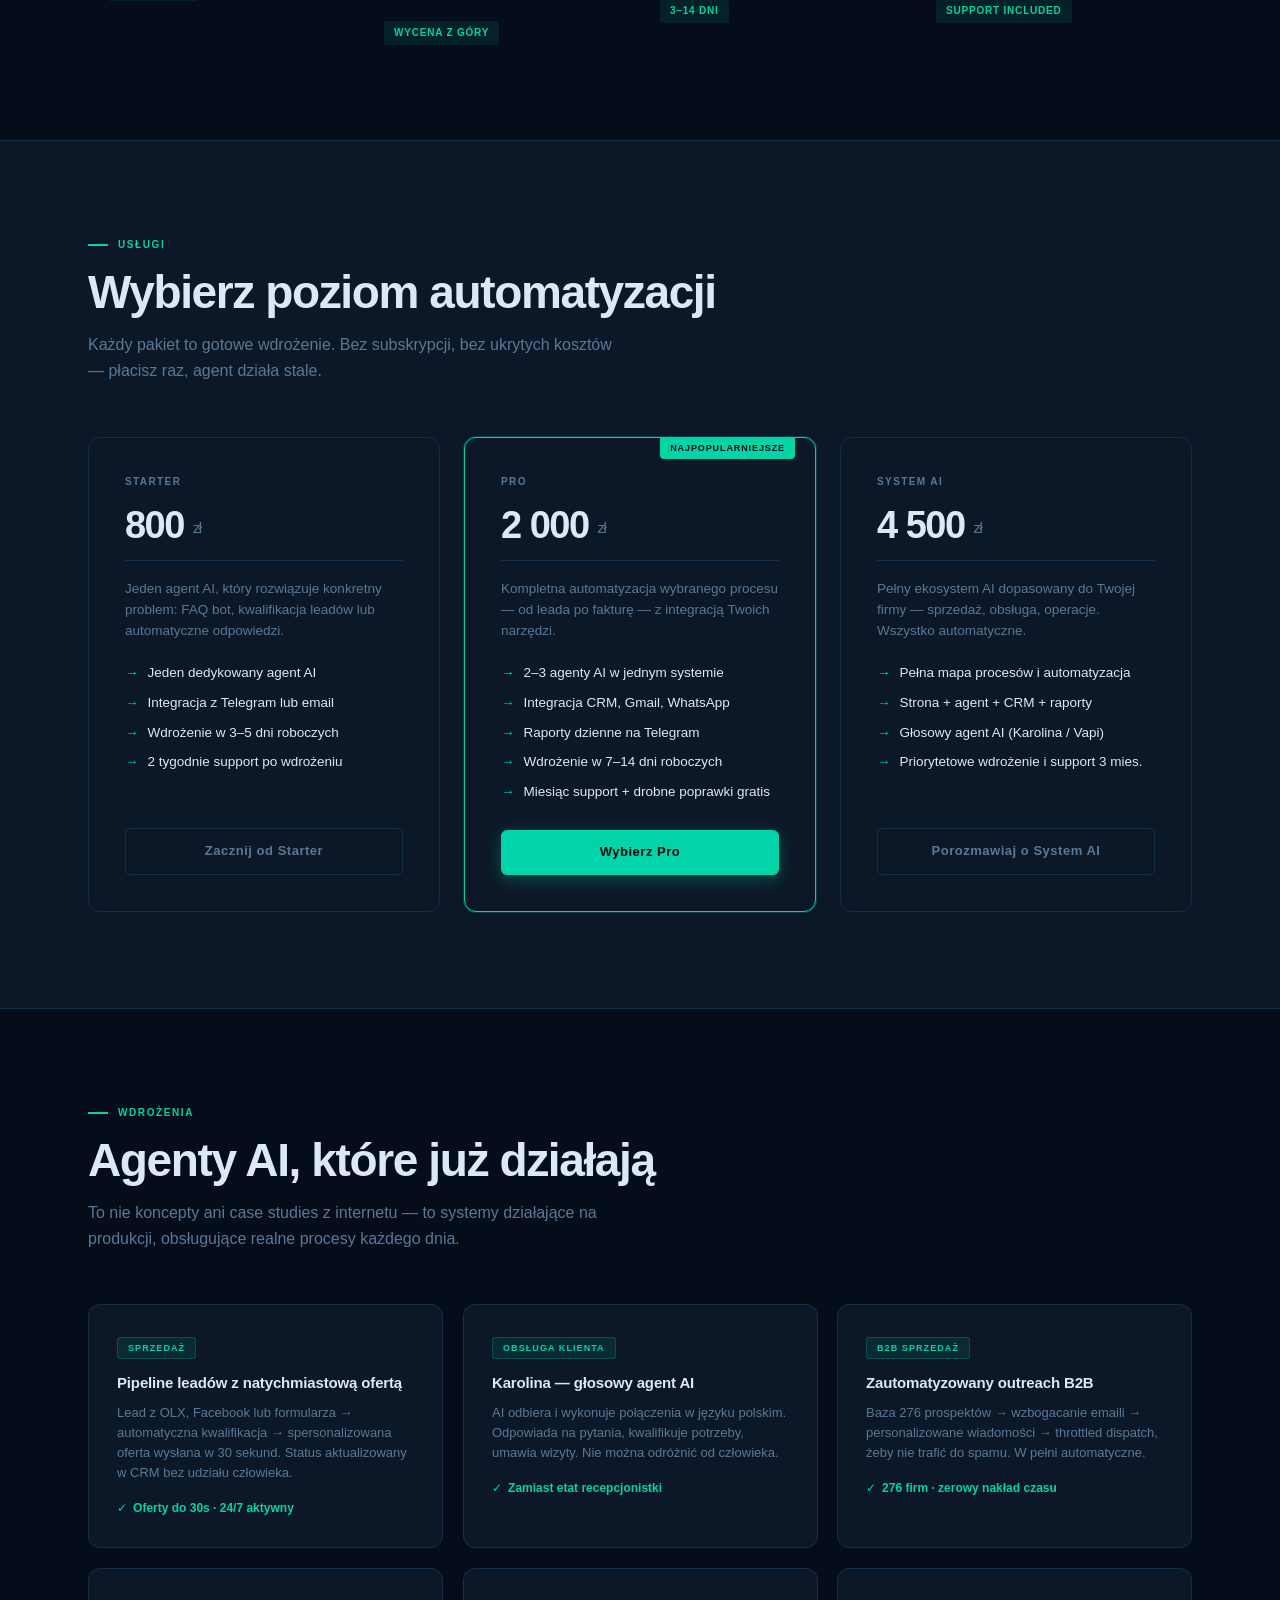
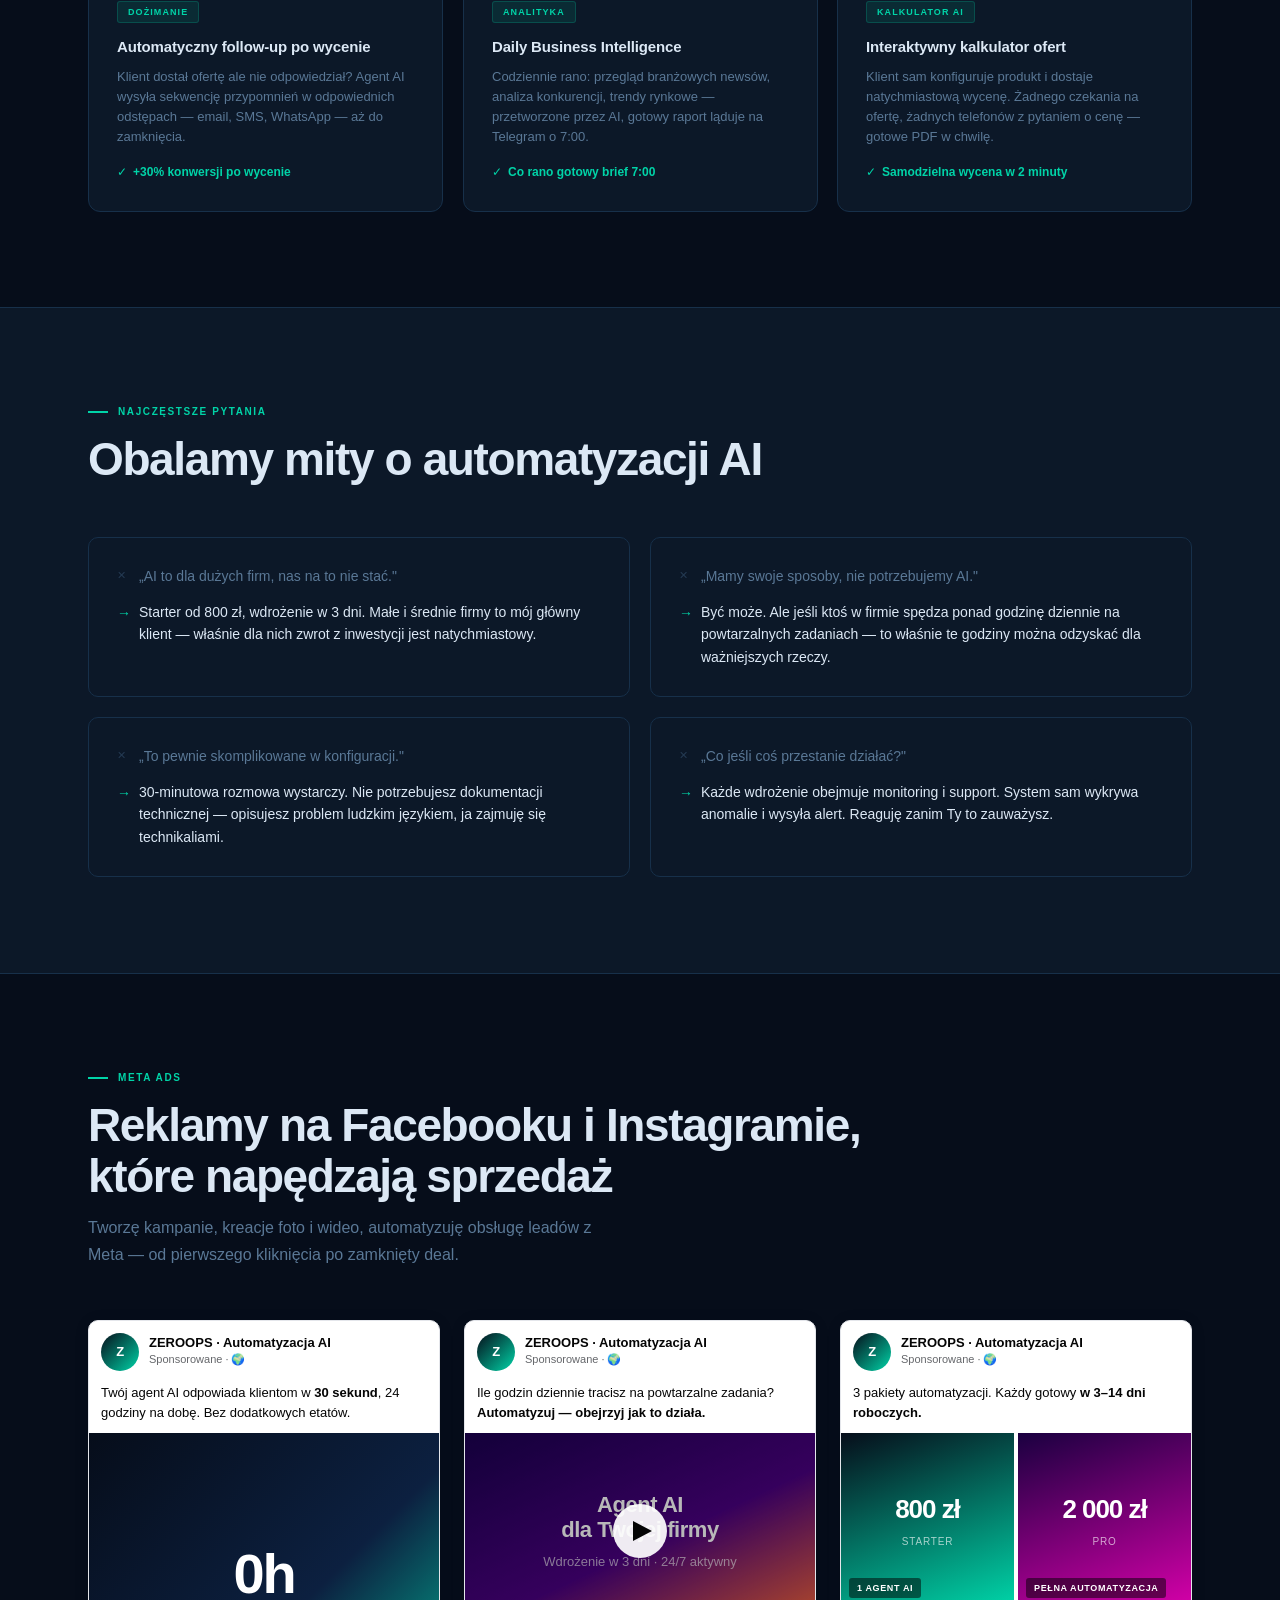
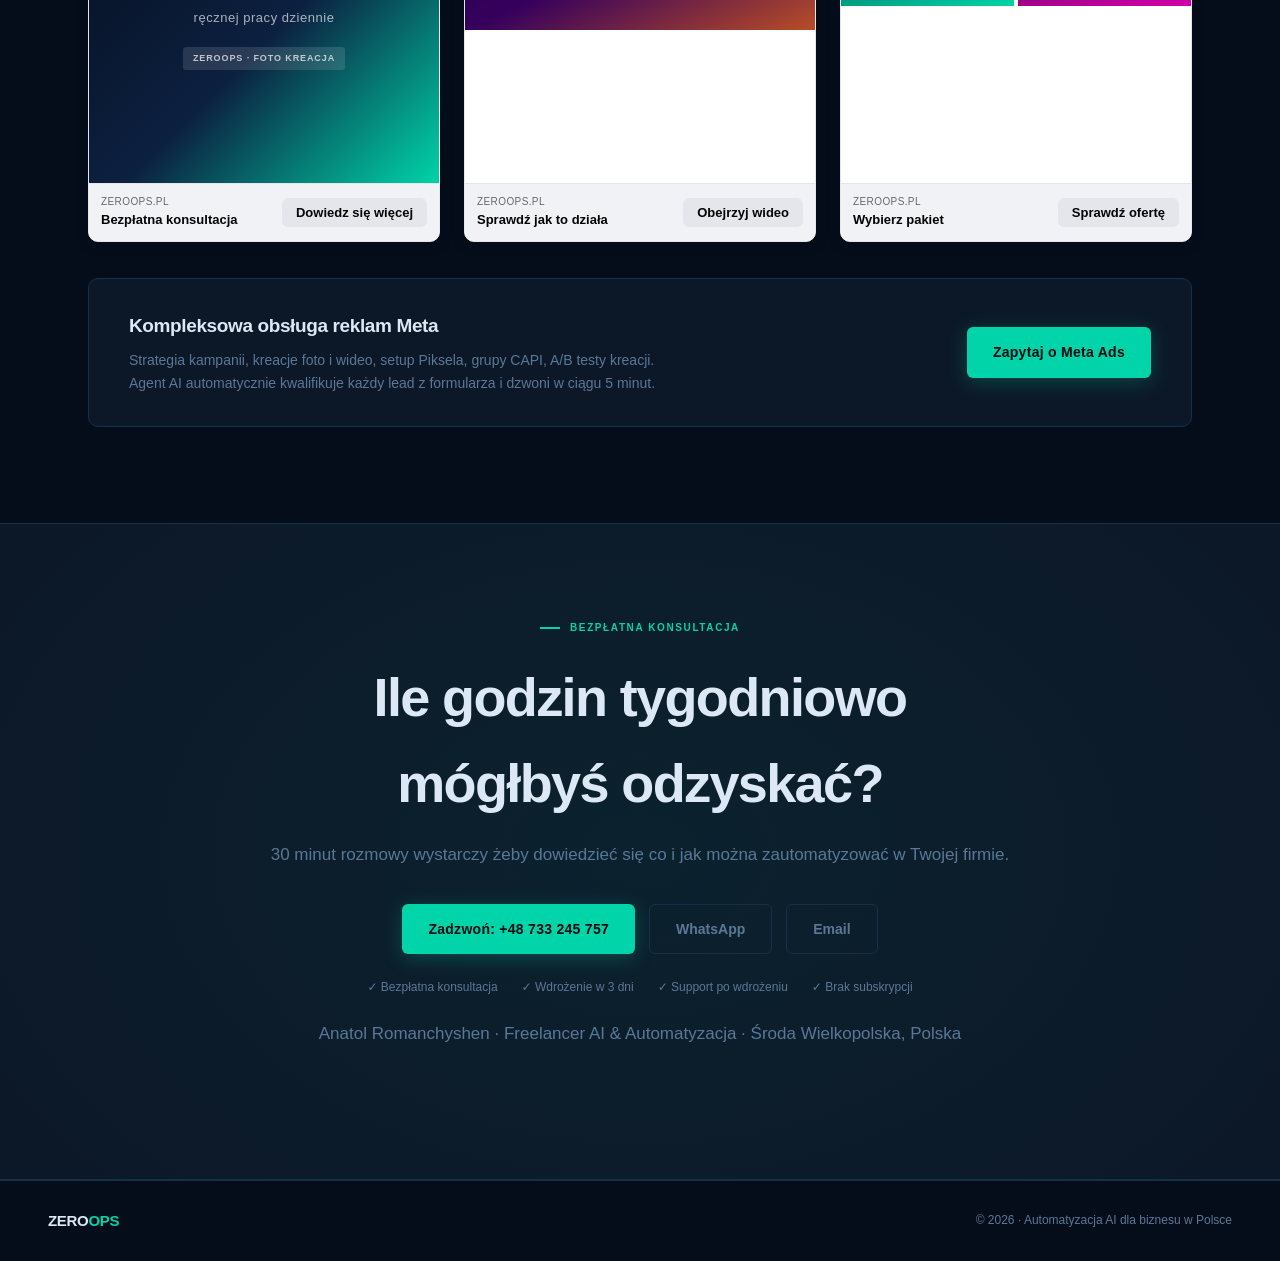
==== commit 11538161: "feat: complete ZEROOPS redesign — scroll animations, stats counters, Malinski.AI reference - Scroll " ====
--- a/index.html
+++ b/index.html
@@ -3,243 +3,162 @@
 <head>
 <meta charset="UTF-8">
 <meta name="viewport" content="width=device-width, initial-scale=1.0">
-<title>ZEROOPS — Automatyzacja AI dla Twojego biznesu</title>
+<title>ZEROOPS — Automatyzacja AI dla biznesu w Polsce</title>
+<meta name="description" content="Tworzę agentów AI, którzy przejmują powtarzalne zadania — 24h/7dni. Wdrożenie w 3 dni. Bez dodatkowych etatów.">
 <style>
 *,*::before,*::after{box-sizing:border-box;margin:0;padding:0}
-
 :root{
   --bg:#060D1A;
   --bg-surface:#0C1828;
   --bg-border:#17304A;
   --accent:#00D4A8;
+  --accent2:#0090FF;
   --accent-on:#020A12;
   --text:#DCE8F5;
   --text-muted:#5A7896;
   --text-dim:#243A52;
   --radius:6px;
 }
-@media(prefers-color-scheme:light){
-  :root{
-    --bg:#F2F6FB;
-    --bg-surface:#FFFFFF;
-    --bg-border:#D0DDE9;
-    --accent:#00896A;
-    --accent-on:#FFFFFF;
-    --text:#0A1828;
-    --text-muted:#527090;
-    --text-dim:#B8CDD9;
-  }
-}
-:root[data-theme="dark"]{
-  --bg:#060D1A;--bg-surface:#0C1828;--bg-border:#17304A;
-  --accent:#00D4A8;--accent-on:#020A12;
-  --text:#DCE8F5;--text-muted:#5A7896;--text-dim:#243A52;
-}
-:root[data-theme="light"]{
-  --bg:#F2F6FB;--bg-surface:#FFFFFF;--bg-border:#D0DDE9;
-  --accent:#00896A;--accent-on:#FFFFFF;
-  --text:#0A1828;--text-muted:#527090;--text-dim:#B8CDD9;
-}
-
 html{scroll-behavior:smooth}
-body{
-  font-family:'Helvetica Neue',Arial,system-ui,sans-serif;
-  background:var(--bg);color:var(--text);
-  font-size:16px;line-height:1.6;overflow-x:hidden;
-}
-
-.ticker-wrap{
-  background:var(--accent);color:var(--accent-on);
-  overflow:hidden;height:34px;display:flex;align-items:center;
-}
-.ticker-inner{
-  display:flex;white-space:nowrap;
-  animation:ticker 35s linear infinite;
-}
-.ticker-inner span{
-  font-size:10px;font-weight:800;letter-spacing:.16em;
-  text-transform:uppercase;padding:0 28px;
-}
+body{font-family:'Helvetica Neue',Arial,system-ui,sans-serif;background:var(--bg);color:var(--text);font-size:16px;line-height:1.6;overflow-x:hidden}
+
+/* ── SCROLL PROGRESS ── */
+#sp{position:fixed;top:0;left:0;height:3px;width:0%;z-index:9999;
+  background:linear-gradient(90deg,var(--accent),var(--accent2));
+  box-shadow:0 0 10px var(--accent),0 0 20px color-mix(in srgb,var(--accent) 40%,transparent);
+  transition:width .08s linear}
+
+/* ── REVEAL SYSTEM ── */
+.rev{opacity:0;transform:translateY(28px);transition:opacity .65s ease,transform .65s ease;will-change:transform,opacity}
+.rev.on{opacity:1;transform:none}
+.rev-l{opacity:0;transform:translateX(-36px);transition:opacity .65s ease,transform .65s ease}
+.rev-l.on{opacity:1;transform:none}
+.rev-r{opacity:0;transform:translateX(36px);transition:opacity .65s ease,transform .65s ease}
+.rev-r.on{opacity:1;transform:none}
+.rev-sc{opacity:0;transform:scale(.94);transition:opacity .6s ease,transform .6s ease}
+.rev-sc.on{opacity:1;transform:scale(1)}
+.d1{transition-delay:.07s}.d2{transition-delay:.14s}.d3{transition-delay:.21s}
+.d4{transition-delay:.28s}.d5{transition-delay:.35s}.d6{transition-delay:.42s}
+
+/* ── TICKER ── */
+.ticker-wrap{background:var(--accent);color:var(--accent-on);overflow:hidden;height:34px;display:flex;align-items:center}
+.ticker-inner{display:flex;white-space:nowrap;animation:ticker 38s linear infinite}
+.ticker-inner span{font-size:10px;font-weight:800;letter-spacing:.16em;text-transform:uppercase;padding:0 28px}
 .sep{opacity:.35}
 @keyframes ticker{0%{transform:translateX(0)}100%{transform:translateX(-50%)}}
 
-nav{
-  display:flex;align-items:center;justify-content:space-between;
-  padding:18px 48px;position:sticky;top:0;z-index:100;
+/* ── NAV ── */
+nav{display:flex;align-items:center;justify-content:space-between;padding:18px 48px;position:sticky;top:0;z-index:100;
   background:color-mix(in srgb,var(--bg) 88%,transparent);
   backdrop-filter:blur(14px);-webkit-backdrop-filter:blur(14px);
-  border-bottom:1px solid var(--bg-border);
-}
-.logo{
-  font-size:19px;font-weight:900;letter-spacing:-.03em;
-  color:var(--text);text-decoration:none;
-}
+  border-bottom:1px solid var(--bg-border)}
+.logo{font-size:19px;font-weight:900;letter-spacing:-.03em;color:var(--text);text-decoration:none;display:flex;align-items:center;gap:8px}
 .logo em{color:var(--accent);font-style:normal}
-.nav-btn{
-  font-size:13px;font-weight:700;letter-spacing:.04em;
-  background:var(--accent);color:var(--accent-on);
-  padding:9px 20px;border-radius:var(--radius);
-  text-decoration:none;transition:opacity .15s;
-}
-.nav-btn:hover{opacity:.82}
-
+.logo-dot{width:7px;height:7px;border-radius:50%;background:var(--accent);display:inline-block;animation:pulse 2s ease-in-out infinite;flex-shrink:0}
+.nav-links{display:flex;gap:28px;list-style:none}
+.nav-links a{font-size:13px;font-weight:600;color:var(--text-muted);text-decoration:none;transition:color .15s}
+.nav-links a:hover{color:var(--accent)}
+.nav-btn{font-size:13px;font-weight:700;letter-spacing:.04em;background:var(--accent);color:var(--accent-on);padding:9px 20px;border-radius:var(--radius);text-decoration:none;transition:opacity .15s,transform .15s,box-shadow .15s;white-space:nowrap;box-shadow:0 0 0 0 color-mix(in srgb,var(--accent) 30%,transparent)}
+.nav-btn:hover{opacity:.86;transform:translateY(-1px);box-shadow:0 6px 20px color-mix(in srgb,var(--accent) 30%,transparent)}
+
+/* ── LAYOUT ── */
 .container{max-width:1200px;margin:0 auto;padding:0 48px}
 section{padding:96px 0}
-.label{
-  font-size:10px;font-weight:800;letter-spacing:.16em;
-  text-transform:uppercase;color:var(--accent);margin-bottom:14px;
-  display:flex;align-items:center;gap:10px;
-}
+.label{font-size:10px;font-weight:800;letter-spacing:.16em;text-transform:uppercase;color:var(--accent);margin-bottom:14px;display:flex;align-items:center;gap:10px}
 .label::before{content:'';width:20px;height:2px;background:var(--accent)}
-
-.hero{
-  min-height:92vh;display:flex;align-items:center;
-  padding:72px 0;position:relative;overflow:hidden;
-}
-.hero::after{
-  content:'';position:absolute;inset:0;
-  background-image:
-    linear-gradient(var(--bg-border) 1px,transparent 1px),
-    linear-gradient(90deg,var(--bg-border) 1px,transparent 1px);
-  background-size:64px 64px;opacity:.12;pointer-events:none;
-  mask-image:radial-gradient(ellipse 60% 80% at 75% 50%,black,transparent);
-  -webkit-mask-image:radial-gradient(ellipse 60% 80% at 75% 50%,black,transparent);
-}
-.hero-inner{
-  display:grid;grid-template-columns:1fr 430px;
-  gap:56px;align-items:center;width:100%;
-}
-.hero-eyebrow{
-  font-size:10px;font-weight:800;letter-spacing:.16em;
-  text-transform:uppercase;color:var(--accent);
-  margin-bottom:22px;display:flex;align-items:center;gap:10px;
-}
-.hero-eyebrow::before{content:'';width:20px;height:2px;background:var(--accent)}
-h1{
-  font-size:clamp(48px,6vw,82px);font-weight:900;
-  line-height:1.04;letter-spacing:-.035em;
-  text-wrap:balance;margin-bottom:22px;
-}
+.sec-head{margin-bottom:52px}
+.sec-head h2{font-size:clamp(30px,4vw,46px);font-weight:900;letter-spacing:-.03em;line-height:1.1;text-wrap:balance;margin-bottom:14px}
+.sec-head p{font-size:16px;color:var(--text-muted);max-width:540px;line-height:1.65}
+
+/* ── HERO ── */
+.hero{min-height:92vh;display:flex;align-items:center;padding:72px 0;position:relative;overflow:hidden}
+.hero-grid{position:absolute;inset:0;pointer-events:none;
+  background-image:linear-gradient(var(--bg-border) 1px,transparent 1px),linear-gradient(90deg,var(--bg-border) 1px,transparent 1px);
+  background-size:64px 64px;opacity:.13;
+  mask-image:radial-gradient(ellipse 70% 80% at 70% 50%,black,transparent);
+  -webkit-mask-image:radial-gradient(ellipse 70% 80% at 70% 50%,black,transparent);
+  will-change:transform}
+.hero-glow{position:absolute;right:-5%;top:5%;width:600px;height:600px;border-radius:50%;
+  background:radial-gradient(circle,color-mix(in srgb,var(--accent) 7%,transparent),transparent 70%);pointer-events:none}
+.hero-inner{display:grid;grid-template-columns:1fr 430px;gap:56px;align-items:center;width:100%;position:relative;z-index:1}
+.hero-eyebrow{font-size:10px;font-weight:800;letter-spacing:.16em;text-transform:uppercase;color:var(--accent);
+  margin-bottom:22px;display:inline-flex;align-items:center;gap:8px;
+  background:color-mix(in srgb,var(--accent) 10%,transparent);padding:6px 14px;border-radius:20px;
+  border:1px solid color-mix(in srgb,var(--accent) 22%,transparent)}
+.hero-eyebrow::before{content:'';width:6px;height:6px;border-radius:50%;background:var(--accent);flex-shrink:0;animation:pulse 2s ease-in-out infinite}
+h1{font-size:clamp(48px,6vw,82px);font-weight:900;line-height:1.04;letter-spacing:-.035em;text-wrap:balance;margin-bottom:22px}
 h1 em{color:var(--accent);font-style:normal}
-.hero-sub{
-  font-size:17px;line-height:1.7;color:var(--text-muted);
-  max-width:480px;margin-bottom:36px;
-}
-.hero-metrics{
-  display:flex;gap:36px;margin-bottom:36px;
-  padding-bottom:36px;border-bottom:1px solid var(--bg-border);
-}
-.metric-val{
-  font-size:32px;font-weight:900;letter-spacing:-.04em;
-  line-height:1;color:var(--text);
-}
+.hero-sub{font-size:17px;line-height:1.7;color:var(--text-muted);max-width:480px;margin-bottom:36px}
+.hero-metrics{display:flex;gap:36px;margin-bottom:36px;padding-bottom:36px;border-bottom:1px solid var(--bg-border)}
+.metric-val{font-size:32px;font-weight:900;letter-spacing:-.04em;line-height:1;color:var(--text)}
 .metric-val em{color:var(--accent);font-style:normal}
-.metric-lbl{
-  font-size:11px;color:var(--text-muted);
-  letter-spacing:.04em;margin-top:4px;
-}
+.metric-lbl{font-size:11px;color:var(--text-muted);letter-spacing:.04em;margin-top:4px}
 .hero-actions{display:flex;gap:14px;align-items:center;flex-wrap:wrap}
-.btn-primary{
-  background:var(--accent);color:var(--accent-on);
-  font-size:14px;font-weight:700;padding:14px 26px;
-  border-radius:var(--radius);text-decoration:none;
-  letter-spacing:.02em;transition:opacity .15s;white-space:nowrap;
-}
-.btn-primary:hover{opacity:.84}
-.btn-ghost{
-  color:var(--text-muted);font-size:14px;font-weight:600;
-  text-decoration:none;transition:color .15s;
-}
+.btn-primary{background:var(--accent);color:var(--accent-on);font-size:14px;font-weight:700;padding:14px 26px;border-radius:var(--radius);text-decoration:none;letter-spacing:.02em;transition:opacity .15s,transform .2s,box-shadow .2s;white-space:nowrap;box-shadow:0 4px 20px color-mix(in srgb,var(--accent) 25%,transparent)}
+.btn-primary:hover{opacity:.9;transform:translateY(-2px);box-shadow:0 8px 32px color-mix(in srgb,var(--accent) 40%,transparent)}
+.btn-ghost{color:var(--text-muted);font-size:14px;font-weight:600;text-decoration:none;transition:color .15s;display:inline-flex;align-items:center;gap:6px}
 .btn-ghost:hover{color:var(--text)}
-
-.terminal{
-  background:var(--bg-surface);
-  border:1px solid var(--bg-border);
-  border-radius:10px;overflow:hidden;position:relative;z-index:1;
-  font-family:'SF Mono','Fira Code','Cascadia Code',monospace;font-size:13px;
-}
-.t-bar{
-  background:var(--bg-border);padding:10px 16px;
-  display:flex;align-items:center;gap:6px;
-}
+.btn-ghost-arr{display:inline-block;transition:transform .2s}
+.btn-ghost:hover .btn-ghost-arr{transform:translateY(3px)}
+
+/* ── TERMINAL ── */
+.terminal{background:var(--bg-surface);border:1px solid var(--bg-border);border-radius:12px;overflow:hidden;position:relative;z-index:1;font-family:'SF Mono','Fira Code','Cascadia Code',monospace;font-size:13px;box-shadow:0 24px 60px rgba(0,0,0,.4)}
+.t-bar{background:var(--bg-border);padding:10px 16px;display:flex;align-items:center;gap:6px}
 .dots{display:flex;gap:6px}
 .dot{width:10px;height:10px;border-radius:50%}
 .dot-r{background:#FF5F56}.dot-y{background:#FFBD2E}.dot-g{background:#27C93F}
 .t-ttl{font-size:11px;color:var(--text-muted);margin-left:8px;letter-spacing:.04em}
 .t-body{padding:18px 18px 20px;display:flex;flex-direction:column;gap:13px}
-.t-row{
-  display:flex;align-items:flex-start;gap:10px;
-  opacity:0;animation:fadeUp .35s ease forwards;
-}
-.t-row:nth-child(1){animation-delay:.4s}
-.t-row:nth-child(2){animation-delay:1s}
-.t-row:nth-child(3){animation-delay:1.6s}
-.t-row:nth-child(4){animation-delay:2.2s}
-.t-row:nth-child(5){animation-delay:2.8s}
-.t-row:nth-child(6){animation-delay:3.4s}
-.t-ico{
-  width:18px;height:18px;border-radius:50%;flex-shrink:0;
-  display:flex;align-items:center;justify-content:center;
-  font-size:9px;margin-top:1px;font-weight:700;
-}
+.t-row{display:flex;align-items:flex-start;gap:10px;opacity:0;animation:fadeUp .35s ease forwards}
+.t-row:nth-child(1){animation-delay:.5s}.t-row:nth-child(2){animation-delay:1.1s}
+.t-row:nth-child(3){animation-delay:1.7s}.t-row:nth-child(4){animation-delay:2.3s}
+.t-row:nth-child(5){animation-delay:2.9s}.t-row:nth-child(6){animation-delay:3.5s}
+.t-ico{width:18px;height:18px;border-radius:50%;flex-shrink:0;display:flex;align-items:center;justify-content:center;font-size:9px;margin-top:1px;font-weight:700}
 .t-ico.ok{background:color-mix(in srgb,var(--accent) 15%,transparent);color:var(--accent)}
 .t-ico.run{background:color-mix(in srgb,var(--text-muted) 12%,transparent);color:var(--text-muted)}
 .t-txt{color:var(--text-muted);line-height:1.45}
 .t-txt strong{color:var(--text);font-weight:600}
-.badge{
-  display:inline-block;font-size:9px;font-weight:800;
-  padding:1px 7px;border-radius:3px;letter-spacing:.07em;vertical-align:middle;margin-left:4px;
-}
+.badge{display:inline-block;font-size:9px;font-weight:800;padding:1px 7px;border-radius:3px;letter-spacing:.07em;vertical-align:middle;margin-left:4px}
 .badge-ok{background:color-mix(in srgb,var(--accent) 12%,transparent);color:var(--accent)}
 .badge-warn{background:color-mix(in srgb,#FFB830 12%,transparent);color:#FFB830}
-.t-cursor{
-  display:inline-block;width:7px;height:13px;
-  background:var(--accent);vertical-align:text-bottom;
-  animation:blink 1s step-end infinite;
-}
+.t-cursor{display:inline-block;width:7px;height:13px;background:var(--accent);vertical-align:text-bottom;animation:blink 1s step-end infinite}
 @keyframes blink{0%,100%{opacity:1}50%{opacity:0}}
 @keyframes fadeUp{from{opacity:0;transform:translateY(7px)}to{opacity:1;transform:none}}
-.t-foot{
-  border-top:1px solid var(--bg-border);padding:11px 18px;
-  display:flex;justify-content:space-between;align-items:center;
-  font-size:11px;color:var(--text-dim);
-}
+.t-foot{border-top:1px solid var(--bg-border);padding:11px 18px;display:flex;justify-content:space-between;align-items:center;font-size:11px;color:var(--text-dim)}
 .t-status{display:flex;align-items:center;gap:6px}
-.t-pulse{
-  width:7px;height:7px;border-radius:50%;background:var(--accent);
-  animation:pulse 2.2s ease-in-out infinite;
-}
+.t-pulse{width:7px;height:7px;border-radius:50%;background:var(--accent);animation:pulse 2.2s ease-in-out infinite}
 @keyframes pulse{0%,100%{opacity:1;transform:scale(1)}50%{opacity:.45;transform:scale(.65)}}
 
-.logos-wrap{
-  padding:36px 0;
-  border-top:1px solid var(--bg-border);
-  border-bottom:1px solid var(--bg-border);
-}
-.logos-lbl{
-  font-size:10px;font-weight:700;letter-spacing:.12em;text-transform:uppercase;
-  color:var(--text-dim);text-align:center;margin-bottom:22px;
-}
-.logos-row{
-  display:flex;gap:40px;justify-content:center;
-  align-items:center;flex-wrap:wrap;
-}
-.logo-tag{
-  font-size:13px;font-weight:700;letter-spacing:.04em;
-  color:var(--text-dim);transition:color .15s;cursor:default;
-}
-.logo-tag:hover{color:var(--text-muted)}
-
-.ps-wrap{
-  display:grid;grid-template-columns:1fr 1fr;
-  border:1px solid var(--bg-border);border-radius:10px;overflow:hidden;
-}
+/* ── STATS BAND ── */
+.stats-band{background:var(--bg-surface);border-top:1px solid var(--bg-border);border-bottom:1px solid var(--bg-border)}
+.stats-row{display:grid;grid-template-columns:repeat(4,1fr);text-align:center}
+.stat-item{padding:36px 24px;border-right:1px solid var(--bg-border)}
+.stat-item:last-child{border-right:none}
+.stat-num{font-size:52px;font-weight:900;letter-spacing:-.04em;line-height:1;color:var(--text);margin-bottom:8px}
+.stat-num em{color:var(--accent);font-style:normal}
+.stat-lbl{font-size:11px;color:var(--text-muted);letter-spacing:.08em;text-transform:uppercase;font-weight:700}
+.stat-sub{font-size:11px;color:var(--text-dim);margin-top:4px}
+
+/* ── LOGOS ── */
+.logos-wrap{padding:36px 0;border-bottom:1px solid var(--bg-border)}
+.logos-lbl{font-size:10px;font-weight:700;letter-spacing:.12em;text-transform:uppercase;color:var(--text-dim);text-align:center;margin-bottom:22px}
+.logos-row{display:flex;gap:8px;justify-content:center;align-items:center;flex-wrap:wrap}
+.logo-tag{font-size:12px;font-weight:700;letter-spacing:.04em;color:var(--text-dim);transition:color .2s,border-color .2s,transform .2s;cursor:default;padding:7px 14px;border-radius:4px;border:1px solid var(--bg-border)}
+.logo-tag:hover{color:var(--accent);border-color:color-mix(in srgb,var(--accent) 30%,transparent);transform:translateY(-2px)}
+
+/* ── PROBLEM SECTION ── */
+.problem-grid{display:grid;grid-template-columns:repeat(2,1fr);gap:2px;border-radius:12px;overflow:hidden;margin-top:48px;border:1px solid var(--bg-border)}
+.problem-card{background:var(--bg-surface);padding:36px;display:flex;gap:20px;align-items:flex-start;transition:background .25s}
+.problem-card:hover{background:color-mix(in srgb,var(--bg-surface) 80%,var(--accent))}
+.prob-icon{font-size:26px;flex-shrink:0;width:52px;height:52px;background:color-mix(in srgb,var(--accent) 10%,transparent);border-radius:10px;display:flex;align-items:center;justify-content:center;border:1px solid color-mix(in srgb,var(--accent) 20%,transparent)}
+.prob-title{font-size:15px;font-weight:700;margin-bottom:6px;letter-spacing:-.01em}
+.prob-desc{font-size:13.5px;color:var(--text-muted);line-height:1.55}
+
+/* ── BEFORE / AFTER ── */
+.ps-wrap{display:grid;grid-template-columns:1fr 1fr;border:1px solid var(--bg-border);border-radius:12px;overflow:hidden}
 .ps-col{background:var(--bg-surface);padding:44px}
 .ps-col:first-child{border-right:2px solid var(--bg-border)}
-.ps-head{
-  font-size:11px;font-weight:800;letter-spacing:.12em;text-transform:uppercase;
-  padding-bottom:16px;margin-bottom:28px;border-bottom:1px solid var(--bg-border);
-}
+.ps-head{font-size:11px;font-weight:800;letter-spacing:.12em;text-transform:uppercase;padding-bottom:16px;margin-bottom:28px;border-bottom:1px solid var(--bg-border)}
 .ps-col:first-child .ps-head{color:var(--text-muted)}
 .ps-col:last-child .ps-head{color:var(--accent)}
 .ps-list{list-style:none;display:flex;flex-direction:column;gap:18px}
@@ -250,225 +169,154 @@
 .ps-col:last-child .ps-list li{color:var(--text)}
 .ps-col:last-child .ps-list li::before{content:'→';color:var(--accent)}
 
-.sec-head{margin-bottom:52px}
-.sec-head h2{
-  font-size:clamp(30px,4vw,46px);font-weight:900;
-  letter-spacing:-.03em;line-height:1.1;
-  text-wrap:balance;margin-bottom:14px;
-}
-.sec-head p{font-size:16px;color:var(--text-muted);max-width:520px;line-height:1.65}
-
-.srv-grid{
-  display:grid;grid-template-columns:repeat(3,1fr);
-  gap:2px;border-radius:10px;overflow:hidden;
-}
-.srv-card{
-  background:var(--bg-surface);padding:36px;
-  border:1px solid var(--bg-border);
-  transition:border-color .2s;position:relative;
-  display:flex;flex-direction:column;
-}
-.srv-card:hover{border-color:var(--accent)}
-.srv-card.feat{border-color:var(--accent)}
-.srv-card.feat::before{
-  content:'Najpopularniejsze';
-  position:absolute;top:-1px;right:20px;
-  font-size:9px;font-weight:800;letter-spacing:.1em;text-transform:uppercase;
-  background:var(--accent);color:var(--accent-on);
-  padding:4px 10px;border-radius:0 0 4px 4px;
-}
-.srv-name{
-  font-size:10px;font-weight:800;letter-spacing:.14em;text-transform:uppercase;
-  color:var(--text-muted);margin-bottom:16px;
-}
-.srv-price{
-  font-size:38px;font-weight:900;letter-spacing:-.04em;
-  line-height:1;color:var(--text);margin-bottom:16px;
-}
-.srv-price small{
-  font-size:15px;font-weight:500;color:var(--text-muted);vertical-align:middle;
-}
-.srv-desc{
-  font-size:13.5px;color:var(--text-muted);line-height:1.55;
-  padding-top:18px;border-top:1px solid var(--bg-border);margin-bottom:22px;
-}
-.srv-feat{list-style:none;display:flex;flex-direction:column;gap:11px;flex:1;margin-bottom:28px}
-.srv-feat li{
-  font-size:13.5px;color:var(--text);
-  display:flex;gap:9px;align-items:flex-start;line-height:1.4;
-}
-.srv-feat li::before{content:'→';color:var(--accent);flex-shrink:0;font-weight:700}
-.srv-cta{
-  display:block;text-align:center;font-size:13px;font-weight:700;
-  padding:11px;border-radius:var(--radius);text-decoration:none;
-  letter-spacing:.04em;transition:all .15s;
-}
-.srv-card.feat .srv-cta{background:var(--accent);color:var(--accent-on)}
-.srv-card:not(.feat) .srv-cta{
-  border:1px solid var(--bg-border);color:var(--text-muted);
-}
-.srv-card:not(.feat):hover .srv-cta{border-color:var(--accent);color:var(--accent)}
-
-.proc-grid{
-  display:grid;grid-template-columns:repeat(4,1fr);
-  position:relative;
-}
-.proc-grid::before{
-  content:'';position:absolute;top:27px;
-  left:calc(12.5% + 28px);right:calc(12.5% + 28px);
-  height:1px;background:var(--bg-border);
-}
-.proc-step{padding:0 20px;padding-top:54px;position:relative}
-.proc-num{
-  width:54px;height:54px;border-radius:50%;
-  background:var(--bg-surface);border:1px solid var(--bg-border);
-  display:flex;align-items:center;justify-content:center;
-  font-size:12px;font-weight:800;
-  font-family:'SF Mono','Fira Code',monospace;
-  color:var(--accent);position:absolute;top:0;
-  letter-spacing:.04em;
-}
+/* ── PROCESS ── */
+.proc-grid{display:grid;grid-template-columns:repeat(4,1fr);position:relative}
+.proc-line{position:absolute;top:27px;left:calc(12.5% + 28px);right:calc(12.5% + 28px);height:1px;background:var(--bg-border)}
+.proc-step{padding:0 20px;padding-top:60px;position:relative}
+.proc-num{width:54px;height:54px;border-radius:50%;background:var(--bg-surface);border:1px solid var(--bg-border);display:flex;align-items:center;justify-content:center;font-size:12px;font-weight:800;font-family:'SF Mono','Fira Code',monospace;color:var(--accent);position:absolute;top:0;letter-spacing:.04em;transition:background .3s,border-color .3s,box-shadow .3s}
+.proc-step:hover .proc-num{background:color-mix(in srgb,var(--accent) 10%,transparent);border-color:var(--accent);box-shadow:0 0 20px color-mix(in srgb,var(--accent) 25%,transparent)}
 .proc-title{font-size:16px;font-weight:700;margin-bottom:10px;letter-spacing:-.01em}
 .proc-desc{font-size:13.5px;color:var(--text-muted);line-height:1.6}
-
-.cta-final{
-  background:var(--bg-surface);
-  border-top:1px solid var(--bg-border);
-  border-bottom:1px solid var(--bg-border);
-  text-align:center;padding:96px 0;
-}
-.cta-final h2{
-  font-size:clamp(34px,5vw,54px);font-weight:900;
-  letter-spacing:-.03em;text-wrap:balance;margin-bottom:14px;
-}
-.cta-final p{font-size:17px;color:var(--text-muted);margin-bottom:36px}
-.cta-group{display:flex;gap:14px;justify-content:center;flex-wrap:wrap}
-.btn-outline{
-  font-size:14px;font-weight:600;padding:13px 26px;
-  border-radius:var(--radius);text-decoration:none;
-  border:1px solid var(--bg-border);color:var(--text-muted);
-  transition:all .15s;
-}
-.btn-outline:hover{border-color:var(--accent);color:var(--accent)}
-.cta-sub{font-size:12px;color:var(--text-dim);margin-top:22px}
-
-footer{
-  padding:28px 48px;display:flex;
-  justify-content:space-between;align-items:center;
-  border-top:1px solid var(--bg-border);
-  font-size:12px;color:var(--text-muted);
-}
-.footer-logo{font-weight:900;letter-spacing:-.02em;font-size:15px;color:var(--text)}
-.footer-logo em{color:var(--accent);font-style:normal}
-
-.ads-grid{display:grid;grid-template-columns:repeat(3,1fr);gap:24px;margin-top:52px}
-.fb-card{
-  border-radius:10px;overflow:hidden;
-  border:1px solid #E4E6EB;background:#fff;
-  font-family:-apple-system,'Segoe UI',sans-serif;
-  color:#050505;box-shadow:0 2px 16px rgba(0,0,0,.09);
-  display:flex;flex-direction:column;
-}
+.proc-badge{margin-top:14px;display:inline-block;font-size:10px;font-weight:700;letter-spacing:.08em;text-transform:uppercase;color:var(--accent);background:color-mix(in srgb,var(--accent) 10%,transparent);padding:4px 10px;border-radius:3px}
+
+/* ── SERVICES ── */
+.srv-grid{display:grid;grid-template-columns:repeat(3,1fr);gap:24px}
+.srv-card{background:var(--bg-surface);padding:36px;border:1px solid var(--bg-border);border-radius:12px;transition:border-color .2s,transform .3s,box-shadow .3s;position:relative;display:flex;flex-direction:column}
+.srv-card:hover{border-color:color-mix(in srgb,var(--accent) 40%,transparent);transform:translateY(-4px);box-shadow:0 20px 40px rgba(0,0,0,.3)}
+.srv-card.feat{border-color:var(--accent);box-shadow:0 0 0 1px color-mix(in srgb,var(--accent) 20%,transparent)}
+.srv-card.feat::before{content:'Najpopularniejsze';position:absolute;top:-1px;right:20px;font-size:9px;font-weight:800;letter-spacing:.1em;text-transform:uppercase;background:var(--accent);color:var(--accent-on);padding:4px 10px;border-radius:0 0 4px 4px}
+.srv-name{font-size:10px;font-weight:800;letter-spacing:.14em;text-transform:uppercase;color:var(--text-muted);margin-bottom:16px}
+.srv-price{font-size:38px;font-weight:900;letter-spacing:-.04em;line-height:1;color:var(--text);margin-bottom:16px}
+.srv-price small{font-size:15px;font-weight:500;color:var(--text-muted);vertical-align:middle}
+.srv-desc{font-size:13.5px;color:var(--text-muted);line-height:1.55;padding-top:18px;border-top:1px solid var(--bg-border);margin-bottom:22px}
+.srv-feat{list-style:none;display:flex;flex-direction:column;gap:11px;flex:1;margin-bottom:28px}
+.srv-feat li{font-size:13.5px;color:var(--text);display:flex;gap:9px;align-items:flex-start;line-height:1.4}
+.srv-feat li::before{content:'→';color:var(--accent);flex-shrink:0;font-weight:700}
+.srv-cta{display:block;text-align:center;font-size:13px;font-weight:700;padding:12px;border-radius:var(--radius);text-decoration:none;letter-spacing:.04em;transition:all .2s}
+.srv-card.feat .srv-cta{background:var(--accent);color:var(--accent-on);box-shadow:0 4px 16px color-mix(in srgb,var(--accent) 30%,transparent)}
+.srv-card.feat .srv-cta:hover{opacity:.88}
+.srv-card:not(.feat) .srv-cta{border:1px solid var(--bg-border);color:var(--text-muted)}
+.srv-card:not(.feat):hover .srv-cta{border-color:var(--accent);color:var(--accent)}
+
+/* ── CASE STUDIES ── */
+.cases-grid{display:grid;grid-template-columns:repeat(3,1fr);gap:20px}
+.case-card{background:var(--bg-surface);border:1px solid var(--bg-border);border-radius:12px;padding:28px;transition:border-color .2s,transform .2s}
+.case-card:hover{border-color:color-mix(in srgb,var(--accent) 30%,transparent);transform:translateY(-3px)}
+.case-ind{font-size:9px;font-weight:800;letter-spacing:.12em;text-transform:uppercase;color:var(--accent);margin-bottom:14px;display:inline-block;padding:3px 10px;border-radius:3px;background:color-mix(in srgb,var(--accent) 10%,transparent);border:1px solid color-mix(in srgb,var(--accent) 20%,transparent)}
+.case-title{font-size:15px;font-weight:700;margin-bottom:10px;letter-spacing:-.01em;line-height:1.3}
+.case-desc{font-size:13px;color:var(--text-muted);line-height:1.55;margin-bottom:16px}
+.case-result{font-size:12px;color:var(--accent);font-weight:700;display:flex;align-items:center;gap:6px}
+.case-result::before{content:'✓'}
+
+/* ── OBJECTIONS ── */
+.obj-grid{display:grid;grid-template-columns:1fr 1fr;gap:20px;margin-top:48px}
+.obj-card{background:var(--bg-surface);border:1px solid var(--bg-border);border-radius:10px;padding:28px;transition:border-color .2s}
+.obj-card:hover{border-color:color-mix(in srgb,var(--accent) 25%,transparent)}
+.obj-q{font-size:14px;color:var(--text-muted);margin-bottom:14px;padding-left:22px;position:relative;line-height:1.5}
+.obj-q::before{content:'✕';position:absolute;left:0;top:1px;color:var(--text-dim);font-size:11px;font-weight:800}
+.obj-a{font-size:14px;color:var(--text);line-height:1.6;padding-left:22px;position:relative}
+.obj-a::before{content:'→';position:absolute;left:0;top:1px;color:var(--accent);font-size:14px;font-weight:700}
+
+/* ── META ADS ── */
+.ads-grid{display:grid;grid-template-columns:repeat(3,1fr);gap:24px}
+.fb-card{border-radius:10px;overflow:hidden;border:1px solid #E4E6EB;background:#fff;font-family:-apple-system,'Segoe UI',sans-serif;color:#050505;box-shadow:0 2px 16px rgba(0,0,0,.09);display:flex;flex-direction:column;transition:transform .2s,box-shadow .2s}
+.fb-card:hover{transform:translateY(-4px);box-shadow:0 12px 32px rgba(0,0,0,.15)}
 .fb-hd{padding:12px;display:flex;align-items:center;gap:10px}
-.fb-av{
-  width:38px;height:38px;border-radius:50%;flex-shrink:0;
-  background:linear-gradient(135deg,#060D1A,#00D4A8);
-  display:flex;align-items:center;justify-content:center;
-  font-size:13px;font-weight:900;color:#fff;letter-spacing:-.02em;
-}
+.fb-av{width:38px;height:38px;border-radius:50%;flex-shrink:0;background:linear-gradient(135deg,#060D1A,#00D4A8);display:flex;align-items:center;justify-content:center;font-size:13px;font-weight:900;color:#fff;letter-spacing:-.02em}
 .fb-nm{font-size:13px;font-weight:700;line-height:1.2;color:#050505}
 .fb-sp{font-size:11px;color:#65676B;display:flex;align-items:center;gap:3px}
 .fb-txt{padding:0 12px 11px;font-size:13px;line-height:1.5;color:#050505}
 .fb-txt strong{font-weight:700}
 .fb-media{width:100%;aspect-ratio:1;position:relative;overflow:hidden}
-.fb-media-video{width:100%;aspect-ratio:16/9;position:relative;overflow:hidden}
+.fb-media-v{width:100%;aspect-ratio:16/9;position:relative;overflow:hidden}
 .ad-fill{width:100%;height:100%;display:flex;flex-direction:column;align-items:center;justify-content:center;padding:24px;text-align:center;color:#fff}
-.ad-bg-1{background:linear-gradient(135deg,#060D1A 0%,#0C2040 55%,#00D4A8 100%)}
-.ad-bg-2{background:linear-gradient(155deg,#1A0050 0%,#4A0080 55%,#FF6B35 100%)}
+.ad-bg1{background:linear-gradient(135deg,#060D1A 0%,#0C2040 55%,#00D4A8 100%)}
+.ad-bg2{background:linear-gradient(155deg,#1A0050 0%,#4A0080 55%,#FF6B35 100%)}
 .ad-stat{font-size:56px;font-weight:900;letter-spacing:-.04em;line-height:1}
 .ad-stat-lbl{font-size:13px;opacity:.65;margin-top:6px;letter-spacing:.04em}
-.ad-badge{
-  margin-top:18px;font-size:9px;font-weight:800;letter-spacing:.1em;
-  text-transform:uppercase;background:rgba(255,255,255,.12);
-  color:rgba(255,255,255,.7);padding:4px 10px;border-radius:3px;
-}
-.ad-headline{font-size:22px;font-weight:900;line-height:1.15;letter-spacing:-.02em;margin-bottom:10px}
+.ad-bdg{margin-top:18px;font-size:9px;font-weight:800;letter-spacing:.1em;text-transform:uppercase;background:rgba(255,255,255,.12);color:rgba(255,255,255,.7);padding:4px 10px;border-radius:3px}
+.ad-hl{font-size:22px;font-weight:900;line-height:1.15;letter-spacing:-.02em;margin-bottom:10px}
 .ad-sub{font-size:13px;opacity:.65;line-height:1.4}
 .fb-play{position:absolute;inset:0;display:flex;align-items:center;justify-content:center;background:rgba(0,0,0,.28)}
-.fb-play-btn{
-  width:54px;height:54px;background:rgba(255,255,255,.92);
-  border-radius:50%;display:flex;align-items:center;justify-content:center;
-}
-.fb-play-btn::after{
-  content:'';width:0;height:0;border-style:solid;
-  border-width:10px 0 10px 19px;
-  border-color:transparent transparent transparent #050505;margin-left:4px;
-}
-.fb-cta-bar{
-  border-top:1px solid #E4E6EB;padding:10px 12px;
-  display:flex;justify-content:space-between;align-items:center;
-  background:#F0F2F5;margin-top:auto;
-}
-.fb-link-preview{font-size:10px;color:#65676B;text-transform:uppercase;letter-spacing:.04em}
-.fb-link-title{font-size:13px;font-weight:700;color:#050505}
-.fb-btn{
-  background:#E4E6EB;border:none;border-radius:6px;
-  font-size:13px;font-weight:700;padding:7px 14px;
-  cursor:pointer;white-space:nowrap;color:#050505;
-  font-family:-apple-system,'Segoe UI',sans-serif;
-}
-.carousel-row{display:flex;overflow:hidden}
-.carousel-slide{flex:0 0 calc(50% - 2px);aspect-ratio:1;position:relative}
-.carousel-slide+.carousel-slide{margin-left:4px}
-.cs-inner{
-  height:100%;display:flex;flex-direction:column;
-  align-items:center;justify-content:center;
-  color:#fff;text-align:center;padding:16px;
-}
-.cs-price{font-size:26px;font-weight:900;letter-spacing:-.04em}
-.cs-lbl{font-size:10px;opacity:.65;margin-top:4px;text-transform:uppercase;letter-spacing:.08em}
-.cs-1{background:linear-gradient(160deg,#060D1A,#00D4A8)}
-.cs-2{background:linear-gradient(160deg,#1A0040,#D400A8)}
-.cs-tag{
-  position:absolute;bottom:8px;left:8px;
-  font-size:9px;font-weight:800;letter-spacing:.07em;text-transform:uppercase;
-  background:rgba(0,0,0,.5);color:#fff;padding:3px 8px;border-radius:3px;
-}
-.ads-meta-bar{
-  margin-top:36px;background:var(--bg-surface);
-  border:1px solid var(--bg-border);border-radius:10px;
-  padding:32px 40px;display:flex;
-  align-items:center;justify-content:space-between;gap:32px;
-}
-.ads-meta-bar h3{font-size:19px;font-weight:700;margin-bottom:8px;letter-spacing:-.02em}
-.ads-meta-bar p{font-size:14px;color:var(--text-muted);line-height:1.6;max-width:560px}
-
+.fb-pb{width:54px;height:54px;background:rgba(255,255,255,.92);border-radius:50%;display:flex;align-items:center;justify-content:center}
+.fb-pb::after{content:'';width:0;height:0;border-style:solid;border-width:10px 0 10px 19px;border-color:transparent transparent transparent #050505;margin-left:4px}
+.fb-cta-bar{border-top:1px solid #E4E6EB;padding:10px 12px;display:flex;justify-content:space-between;align-items:center;background:#F0F2F5;margin-top:auto}
+.fb-lp{font-size:10px;color:#65676B;text-transform:uppercase;letter-spacing:.04em}
+.fb-lt{font-size:13px;font-weight:700;color:#050505}
+.fb-btn{background:#E4E6EB;border:none;border-radius:6px;font-size:13px;font-weight:700;padding:7px 14px;cursor:pointer;white-space:nowrap;color:#050505;font-family:-apple-system,'Segoe UI',sans-serif}
+.cr-row{display:flex;overflow:hidden}
+.cr-slide{flex:0 0 calc(50% - 2px);aspect-ratio:1;position:relative}
+.cr-slide+.cr-slide{margin-left:4px}
+.cr-inner{height:100%;display:flex;flex-direction:column;align-items:center;justify-content:center;color:#fff;text-align:center;padding:16px}
+.cr-price{font-size:26px;font-weight:900;letter-spacing:-.04em}
+.cr-lbl{font-size:10px;opacity:.65;margin-top:4px;text-transform:uppercase;letter-spacing:.08em}
+.cr-1{background:linear-gradient(160deg,#060D1A,#00D4A8)}
+.cr-2{background:linear-gradient(160deg,#1A0040,#D400A8)}
+.cr-tag{position:absolute;bottom:8px;left:8px;font-size:9px;font-weight:800;letter-spacing:.07em;text-transform:uppercase;background:rgba(0,0,0,.5);color:#fff;padding:3px 8px;border-radius:3px}
+.ads-bar{margin-top:36px;background:var(--bg-surface);border:1px solid var(--bg-border);border-radius:10px;padding:32px 40px;display:flex;align-items:center;justify-content:space-between;gap:32px}
+.ads-bar h3{font-size:19px;font-weight:700;margin-bottom:8px;letter-spacing:-.02em}
+.ads-bar p{font-size:14px;color:var(--text-muted);line-height:1.6;max-width:560px}
+
+/* ── CTA FINAL ── */
+.cta-final{background:var(--bg-surface);border-top:1px solid var(--bg-border);border-bottom:1px solid var(--bg-border);text-align:center;padding:96px 0;position:relative;overflow:hidden}
+.cta-final::before{content:'';position:absolute;inset:0;background:radial-gradient(ellipse 60% 80% at 50% 50%,color-mix(in srgb,var(--accent) 5%,transparent),transparent);pointer-events:none}
+.cta-final h2{font-size:clamp(34px,5vw,54px);font-weight:900;letter-spacing:-.03em;text-wrap:balance;margin-bottom:14px}
+.cta-final p{font-size:17px;color:var(--text-muted);margin-bottom:36px}
+.cta-group{display:flex;gap:14px;justify-content:center;flex-wrap:wrap}
+.btn-outline{font-size:14px;font-weight:600;padding:13px 26px;border-radius:var(--radius);text-decoration:none;border:1px solid var(--bg-border);color:var(--text-muted);transition:all .2s}
+.btn-outline:hover{border-color:var(--accent);color:var(--accent);transform:translateY(-1px)}
+.cta-sub{font-size:12px;color:var(--text-dim);margin-top:22px}
+.cta-trust{display:flex;gap:24px;justify-content:center;margin-top:24px;font-size:12px;color:var(--text-muted);flex-wrap:wrap}
+.cta-trust span{display:flex;align-items:center;gap:5px}
+
+/* ── FOOTER ── */
+footer{padding:28px 48px;display:flex;justify-content:space-between;align-items:center;border-top:1px solid var(--bg-border);font-size:12px;color:var(--text-muted);flex-wrap:wrap;gap:12px}
+.footer-logo{font-weight:900;letter-spacing:-.02em;font-size:15px;color:var(--text)}
+.footer-logo em{color:var(--accent);font-style:normal}
+
+/* ── RESPONSIVE ── */
 @media(max-width:960px){
-  .ads-grid{grid-template-columns:1fr}
-  .ads-meta-bar{flex-direction:column;align-items:flex-start;padding:24px}
   .hero-inner{grid-template-columns:1fr}
   .terminal{display:none}
   .ps-wrap{grid-template-columns:1fr}
   .ps-col:first-child{border-right:none;border-bottom:2px solid var(--bg-border)}
   .srv-grid{grid-template-columns:1fr}
   .proc-grid{grid-template-columns:1fr 1fr;gap:32px}
-  .proc-grid::before{display:none}
+  .proc-line{display:none}
+  .cases-grid{grid-template-columns:1fr 1fr}
+  .obj-grid{grid-template-columns:1fr}
+  .problem-grid{grid-template-columns:1fr}
+  .stats-row{grid-template-columns:1fr 1fr}
+  .stat-item:nth-child(2){border-right:none}
+  .stat-item:nth-child(3){border-right:1px solid var(--bg-border)}
+  .stat-item:nth-child(n+3){border-top:1px solid var(--bg-border)}
+  .ads-grid{grid-template-columns:1fr}
+  .ads-bar{flex-direction:column;align-items:flex-start;padding:24px}
   nav,footer{padding:16px 24px}
+  .nav-links{display:none}
   .container{padding:0 24px}
   section{padding:64px 0}
   .hero{padding:48px 0}
 }
 @media(max-width:540px){
   .proc-grid{grid-template-columns:1fr}
+  .cases-grid{grid-template-columns:1fr}
   .hero-metrics{flex-wrap:wrap;gap:20px}
   h1{font-size:40px}
   .ps-col{padding:28px}
   .srv-card{padding:28px}
+  .stats-row{grid-template-columns:1fr 1fr}
+  footer{flex-direction:column;text-align:center}
 }
-@media(prefers-reduced-motion:reduce){*,*::before,*::after{animation-duration:.01ms!important}}
+@media(prefers-reduced-motion:reduce){
+  *,*::before,*::after{animation-duration:.01ms!important;transition-duration:.01ms!important}
+  .rev,.rev-l,.rev-r,.rev-sc{opacity:1;transform:none}
+}
 </style>
 </head>
 <body>
+
+<div id="sp"></div>
 
 <div class="ticker-wrap">
   <div class="ticker-inner">
@@ -476,21 +324,29 @@
     <span>AUTOMATYZACJA AKTYWNA</span><span class="sep">·</span>
     <span>0 RĘCZNYCH OPERACJI</span><span class="sep">·</span>
     <span>24/7 BEZ PRZERWY</span><span class="sep">·</span>
-    <span>WDRŁENIE W 3 DNI</span><span class="sep">·</span>
+    <span>WDROŻENIE W 3 DNI</span><span class="sep">·</span>
     <span>AGENT AKTYWNY</span><span class="sep">·</span>
     <span>AUTOMATYZACJA AKTYWNA</span><span class="sep">·</span>
     <span>0 RĘCZNYCH OPERACJI</span><span class="sep">·</span>
     <span>24/7 BEZ PRZERWY</span><span class="sep">·</span>
-    <span>WDRŁENIE W 3 DNI</span><span class="sep">·</span>
+    <span>WDROŻENIE W 3 DNI</span><span class="sep">·</span>
   </div>
 </div>
 
 <nav>
-  <a href="#" class="logo">ZERO<em>OPS</em></a>
+  <a href="#" class="logo">ZERO<em>OPS</em> <span class="logo-dot"></span></a>
+  <ul class="nav-links">
+    <li><a href="#jak-dziala">Jak działa</a></li>
+    <li><a href="#uslugi">Usługi</a></li>
+    <li><a href="#wdrozenia">Wdrożenia</a></li>
+    <li><a href="#kontakt">Kontakt</a></li>
+  </ul>
   <a href="#kontakt" class="nav-btn">Bezpłatna konsultacja</a>
 </nav>
 
 <section class="hero">
+  <div class="hero-grid" id="hgrid"></div>
+  <div class="hero-glow"></div>
   <div class="container">
     <div class="hero-inner">
       <div>
@@ -513,23 +369,19 @@
         </div>
         <div class="hero-actions">
           <a href="#kontakt" class="btn-primary">Sprawdź co mogę zautomatyzować</a>
-          <a href="#uslugi" class="btn-ghost">Zobacz usługi ↓</a>
+          <a href="#uslugi" class="btn-ghost">Zobacz usługi <span class="btn-ghost-arr">↓</span></a>
         </div>
       </div>
       <div class="terminal">
         <div class="t-bar">
-          <div class="dots">
-            <div class="dot dot-r"></div>
-            <div class="dot dot-y"></div>
-            <div class="dot dot-g"></div>
-          </div>
+          <div class="dots"><div class="dot dot-r"></div><div class="dot dot-y"></div><div class="dot dot-g"></div></div>
           <span class="t-ttl">agent.zeroops — aktywny</span>
         </div>
         <div class="t-body">
           <div class="t-row"><div class="t-ico ok">✓</div><div class="t-txt"><strong>Email od klienta</strong> odebrany i przetworzony <span class="badge badge-ok">AUTO</span></div></div>
           <div class="t-row"><div class="t-ico ok">✓</div><div class="t-txt"><strong>Lead zakwalifikowany</strong> — budżet: OK <span class="badge badge-ok">HOT</span></div></div>
           <div class="t-row"><div class="t-ico ok">✓</div><div class="t-txt"><strong>Oferta wysłana</strong> o 03:47 <span class="badge badge-warn">+RODO</span></div></div>
-          <div class="t-row"><div class="t-ico ok">✓</div><div class="t-txt"><strong>Faktura wystawiona</strong> i wysłana do klienta</div></div>
+          <div class="t-row"><div class="t-ico ok">✓</div><div class="t-txt"><strong>Karolina zadzwoniła</strong> → klient potwierdza termin</div></div>
           <div class="t-row"><div class="t-ico ok">✓</div><div class="t-txt"><strong>Raport dzienny</strong> wysłany → Telegram</div></div>
           <div class="t-row"><div class="t-ico run">●</div><div class="t-txt" style="color:var(--text-muted)">Monitoring aktywny<span class="t-cursor"></span></div></div>
         </div>
@@ -542,32 +394,99 @@
   </div>
 </section>
 
+<div class="stats-band">
+  <div class="container">
+    <div class="stats-row">
+      <div class="stat-item rev d1">
+        <div class="stat-num"><em class="cnt" data-n="12">0</em>+</div>
+        <div class="stat-lbl">Wdrożeń AI</div>
+        <div class="stat-sub">działających na produkcji</div>
+      </div>
+      <div class="stat-item rev d2">
+        <div class="stat-num"><em class="cnt" data-n="300">0</em>h+</div>
+        <div class="stat-lbl">Zaoszczędzonego czasu</div>
+        <div class="stat-sub">miesięcznie u klientów</div>
+      </div>
+      <div class="stat-item rev d3">
+        <div class="stat-num"><em class="cnt" data-n="30">0</em>s</div>
+        <div class="stat-lbl">Czas odpowiedzi agenta</div>
+        <div class="stat-sub">na każde zapytanie klienta</div>
+      </div>
+      <div class="stat-item rev d4">
+        <div class="stat-num"><em class="cnt" data-n="24">0</em>/7</div>
+        <div class="stat-lbl">Agent Aktywny</div>
+        <div class="stat-sub">nawet gdy śpisz</div>
+      </div>
+    </div>
+  </div>
+</div>
+
 <div class="logos-wrap">
   <div class="container">
     <p class="logos-lbl">Narzędzia i integracje</p>
     <div class="logos-row">
-      <span class="logo-tag">n8n</span>
-      <span class="logo-tag">Claude AI</span>
-      <span class="logo-tag">Make.com</span>
-      <span class="logo-tag">Telegram</span>
-      <span class="logo-tag">Supabase</span>
-      <span class="logo-tag">OpenAI</span>
-      <span class="logo-tag">Vapi</span>
-      <span class="logo-tag">Netlify</span>
-      <span class="logo-tag">Gmail API</span>
-      <span class="logo-tag">WhatsApp API</span>
+      <span class="logo-tag rev d1">n8n</span>
+      <span class="logo-tag rev d2">Claude AI</span>
+      <span class="logo-tag rev d3">Make.com</span>
+      <span class="logo-tag rev d4">Telegram</span>
+      <span class="logo-tag rev d5">Supabase</span>
+      <span class="logo-tag rev d1">OpenAI</span>
+      <span class="logo-tag rev d2">Vapi</span>
+      <span class="logo-tag rev d3">Netlify</span>
+      <span class="logo-tag rev d4">Gmail API</span>
+      <span class="logo-tag rev d5">WhatsApp API</span>
     </div>
   </div>
 </div>
 
 <section>
   <div class="container">
-    <div class="sec-head">
-      <div class="label">Przed i po</div>
+    <div class="sec-head rev">
+      <div class="label">Czy to brzmi znajomo?</div>
       <h2>Co zabiera Ci czas każdego dnia?</h2>
       <p>Typowy właściciel małej firmy traci 3–5 godzin dziennie na zadania, które agent AI może przejąć w całości.</p>
     </div>
-    <div class="ps-wrap">
+    <div class="problem-grid">
+      <div class="problem-card rev d1">
+        <div class="prob-icon">📧</div>
+        <div>
+          <div class="prob-title">Ręczne odpowiadanie na maile i zapytania</div>
+          <p class="prob-desc">Każdy email czeka na Ciebie. Klient pyta o cenę, dostępność, termin — a Ty jesteś na spotkaniu lub śpisz. Oni idą do konkurencji.</p>
+        </div>
+      </div>
+      <div class="problem-card rev d2">
+        <div class="prob-icon">📊</div>
+        <div>
+          <div class="prob-title">Leady trafiają do Excela, część ginie</div>
+          <p class="prob-desc">Zapytania z OLX, Facebook, formularza — każde osobno, brak historii, brak przypomnienia. Gorące leady stygną zanim zadzwonisz.</p>
+        </div>
+      </div>
+      <div class="problem-card rev d3">
+        <div class="prob-icon">🔄</div>
+        <div>
+          <div class="prob-title">Te same oferty i przypomnienia wysyłane ręcznie</div>
+          <p class="prob-desc">Ten sam PDF, ta sama wiadomość — tygodniami, ręcznie. Follow-up po 3 dniach? Zapomniane. Klient nie kupił, bo nikt nie wrócił.</p>
+        </div>
+      </div>
+      <div class="problem-card rev d4">
+        <div class="prob-icon">🌙</div>
+        <div>
+          <div class="prob-title">Faktury i raporty po godzinach</div>
+          <p class="prob-desc">Po 8-godzinnym dniu siadasz i wystawiasz faktury, sporządzasz raporty. To zadania dla automatu — nie dla właściciela firmy.</p>
+        </div>
+      </div>
+    </div>
+  </div>
+</section>
+
+<section style="background:var(--bg-surface);border-top:1px solid var(--bg-border);border-bottom:1px solid var(--bg-border)">
+  <div class="container">
+    <div class="sec-head rev">
+      <div class="label">Przed i po</div>
+      <h2>Bez ZEROOPS vs. z ZEROOPS</h2>
+      <p>Konkretna różnica w codziennym działaniu firmy — od pierwszego dnia.</p>
+    </div>
+    <div class="ps-wrap rev-sc">
       <div class="ps-col">
         <div class="ps-head">Bez ZEROOPS</div>
         <ul class="ps-list">
@@ -594,15 +513,52 @@
   </div>
 </section>
 
-<section id="uslugi">
-  <div class="container">
-    <div class="sec-head">
+<section id="jak-dziala">
+  <div class="container">
+    <div class="sec-head rev">
+      <div class="label">Jak to działa</div>
+      <h2>Od rozmowy do działającego agenta</h2>
+      <p>Bez dokumentacji technicznej, bez specyfikacji. Opisujesz problem — ja zajmuję się resztą.</p>
+    </div>
+    <div class="proc-grid">
+      <div class="proc-line"></div>
+      <div class="proc-step rev d1">
+        <div class="proc-num">01</div>
+        <div class="proc-title">Diagnoza</div>
+        <p class="proc-desc">30-minutowa rozmowa — identyfikuję gdzie tracisz czas i co da największy efekt w Twojej firmie. Bezpłatnie.</p>
+        <div class="proc-badge">Bezpłatnie</div>
+      </div>
+      <div class="proc-step rev d2">
+        <div class="proc-num">02</div>
+        <div class="proc-title">Projekt</div>
+        <p class="proc-desc">Maluję mapę procesów do automatyzacji i proponuję konkretne rozwiązanie z wyceną. Przed wdrożeniem wiesz dokładnie co dostaniesz.</p>
+        <div class="proc-badge">Wycena z góry</div>
+      </div>
+      <div class="proc-step rev d3">
+        <div class="proc-num">03</div>
+        <div class="proc-title">Wdrożenie</div>
+        <p class="proc-desc">Buduję, testuję i konfiguruję agenta w Twoim środowisku. Dostajesz działający system, nie prototyp ani demo.</p>
+        <div class="proc-badge">3–14 dni</div>
+      </div>
+      <div class="proc-step rev d4">
+        <div class="proc-num">04</div>
+        <div class="proc-title">Działa 24/7</div>
+        <p class="proc-desc">Agent działa bez Twojej uwagi. Monitoruję system i reaguję gdy coś wymaga interwencji. Ty skupiasz się na biznesie.</p>
+        <div class="proc-badge">Support included</div>
+      </div>
+    </div>
+  </div>
+</section>
+
+<section id="uslugi" style="background:var(--bg-surface);border-top:1px solid var(--bg-border);border-bottom:1px solid var(--bg-border)">
+  <div class="container">
+    <div class="sec-head rev">
       <div class="label">Usługi</div>
       <h2>Wybierz poziom automatyzacji</h2>
       <p>Każdy pakiet to gotowe wdrożenie. Bez subskrypcji, bez ukrytych kosztów — płacisz raz, agent działa stale.</p>
     </div>
     <div class="srv-grid">
-      <div class="srv-card">
+      <div class="srv-card rev d1">
         <div class="srv-name">Starter</div>
         <div class="srv-price">800 <small>zł</small></div>
         <p class="srv-desc">Jeden agent AI, który rozwiązuje konkretny problem: FAQ bot, kwalifikacja leadów lub automatyczne odpowiedzi.</p>
@@ -614,9 +570,9 @@
         </ul>
         <a href="#kontakt" class="srv-cta">Zacznij od Starter</a>
       </div>
-      <div class="srv-card feat">
+      <div class="srv-card feat rev d2">
         <div class="srv-name">Pro</div>
-        <div class="srv-price">2 000 <small>zł</small></div>
+        <div class="srv-price">2 000 <small>zł</small></div>
         <p class="srv-desc">Kompletna automatyzacja wybranego procesu — od leada po fakturę — z integracją Twoich narzędzi.</p>
         <ul class="srv-feat">
           <li>2–3 agenty AI w jednym systemie</li>
@@ -627,14 +583,14 @@
         </ul>
         <a href="#kontakt" class="srv-cta">Wybierz Pro</a>
       </div>
-      <div class="srv-card">
+      <div class="srv-card rev d3">
         <div class="srv-name">System AI</div>
-        <div class="srv-price">4 500 <small>zł</small></div>
+        <div class="srv-price">4 500 <small>zł</small></div>
         <p class="srv-desc">Pełny ekosystem AI dopasowany do Twojej firmy — sprzedaż, obsługa, operacje. Wszystko automatyczne.</p>
         <ul class="srv-feat">
           <li>Pełna mapa procesów i automatyzacja</li>
           <li>Strona + agent + CRM + raporty</li>
-          <li>Głosowy agent AI opcjonalnie (Vapi)</li>
+          <li>Głosowy agent AI (Karolina / Vapi)</li>
           <li>Priorytetowe wdrożenie i support 3 mies.</li>
         </ul>
         <a href="#kontakt" class="srv-cta">Porozmawiaj o System AI</a>
@@ -643,65 +599,109 @@
   </div>
 </section>
 
+<section id="wdrozenia">
+  <div class="container">
+    <div class="sec-head rev">
+      <div class="label">Wdrożenia</div>
+      <h2>Agenty AI, które już działają</h2>
+      <p>To nie koncepty ani case studies z internetu — to systemy działające na produkcji, obsługujące realne procesy każdego dnia.</p>
+    </div>
+    <div class="cases-grid">
+      <div class="case-card rev d1">
+        <div class="case-ind">Sprzedaż</div>
+        <div class="case-title">Pipeline leadów z natychmiastową ofertą</div>
+        <p class="case-desc">Lead z OLX, Facebook lub formularza → automatyczna kwalifikacja → spersonalizowana oferta wysłana w 30 sekund. Status aktualizowany w CRM bez udziału człowieka.</p>
+        <div class="case-result">Oferty do 30s · 24/7 aktywny</div>
+      </div>
+      <div class="case-card rev d2">
+        <div class="case-ind">Obsługa Klienta</div>
+        <div class="case-title">Karolina — głosowy agent AI</div>
+        <p class="case-desc">AI odbiera i wykonuje połączenia w języku polskim. Odpowiada na pytania, kwalifikuje potrzeby, umawia wizyty. Nie można odróżnić od człowieka.</p>
+        <div class="case-result">Zamiast etat recepcjonistki</div>
+      </div>
+      <div class="case-card rev d3">
+        <div class="case-ind">B2B Sprzedaż</div>
+        <div class="case-title">Zautomatyzowany outreach B2B</div>
+        <p class="case-desc">Baza 276 prospektów → wzbogacanie emaili → personalizowane wiadomości → throttled dispatch, żeby nie trafić do spamu. W pełni automatyczne.</p>
+        <div class="case-result">276 firm · zerowy nakład czasu</div>
+      </div>
+      <div class="case-card rev d4">
+        <div class="case-ind">Dożimanie</div>
+        <div class="case-title">Automatyczny follow-up po wycenie</div>
+        <p class="case-desc">Klient dostał ofertę ale nie odpowiedział? Agent AI wysyła sekwencję przypomnień w odpowiednich odstępach — email, SMS, WhatsApp — aż do zamknięcia.</p>
+        <div class="case-result">+30% konwersji po wycenie</div>
+      </div>
+      <div class="case-card rev d5">
+        <div class="case-ind">Analityka</div>
+        <div class="case-title">Daily Business Intelligence</div>
+        <p class="case-desc">Codziennie rano: przegląd branżowych newsów, analiza konkurencji, trendy rynkowe — przetworzone przez AI, gotowy raport ląduje na Telegram o 7:00.</p>
+        <div class="case-result">Co rano gotowy brief 7:00</div>
+      </div>
+      <div class="case-card rev d6">
+        <div class="case-ind">Kalkulator AI</div>
+        <div class="case-title">Interaktywny kalkulator ofert</div>
+        <p class="case-desc">Klient sam konfiguruje produkt i dostaje natychmiastową wycenę. Żadnego czekania na ofertę, żadnych telefonów z pytaniem o cenę — gotowe PDF w chwilę.</p>
+        <div class="case-result">Samodzielna wycena w 2 minuty</div>
+      </div>
+    </div>
+  </div>
+</section>
+
+<section style="background:var(--bg-surface);border-top:1px solid var(--bg-border);border-bottom:1px solid var(--bg-border)">
+  <div class="container">
+    <div class="sec-head rev">
+      <div class="label">Najczęstsze pytania</div>
+      <h2>Obalamy mity o automatyzacji AI</h2>
+    </div>
+    <div class="obj-grid">
+      <div class="obj-card rev d1">
+        <p class="obj-q">„AI to dla dużych firm, nas na to nie stać."</p>
+        <p class="obj-a">Starter od 800 zł, wdrożenie w 3 dni. Małe i średnie firmy to mój główny klient — właśnie dla nich zwrot z inwestycji jest natychmiastowy.</p>
+      </div>
+      <div class="obj-card rev d2">
+        <p class="obj-q">„Mamy swoje sposoby, nie potrzebujemy AI."</p>
+        <p class="obj-a">Być może. Ale jeśli ktoś w firmie spędza ponad godzinę dziennie na powtarzalnych zadaniach — to właśnie te godziny można odzyskać dla ważniejszych rzeczy.</p>
+      </div>
+      <div class="obj-card rev d3">
+        <p class="obj-q">„To pewnie skomplikowane w konfiguracji."</p>
+        <p class="obj-a">30-minutowa rozmowa wystarczy. Nie potrzebujesz dokumentacji technicznej — opisujesz problem ludzkim językiem, ja zajmuję się technikaliami.</p>
+      </div>
+      <div class="obj-card rev d4">
+        <p class="obj-q">„Co jeśli coś przestanie działać?"</p>
+        <p class="obj-a">Każde wdrożenie obejmuje monitoring i support. System sam wykrywa anomalie i wysyła alert. Reaguję zanim Ty to zauważysz.</p>
+      </div>
+    </div>
+  </div>
+</section>
+
 <section>
   <div class="container">
-    <div class="sec-head">
-      <div class="label">Jak to działa</div>
-      <h2>Od rozmowy do działającego agenta</h2>
-    </div>
-    <div class="proc-grid">
-      <div class="proc-step">
-        <div class="proc-num">01</div>
-        <div class="proc-title">Diagnoza</div>
-        <p class="proc-desc">30-minutowa rozmowa — identyfikuję gdzie tracisz czas i co da największy efekt. Bezpłatnie.</p>
-      </div>
-      <div class="proc-step">
-        <div class="proc-num">02</div>
-        <div class="proc-title">Projekt</div>
-        <p class="proc-desc">Mapuję procesy do automatyzacji i proponuję konkretne rozwiązanie z wyceną przed wdrożeniem.</p>
-      </div>
-      <div class="proc-step">
-        <div class="proc-num">03</div>
-        <div class="proc-title">Wdrożenie</div>
-        <p class="proc-desc">Buduję, testuję i konfiguruję agenta w Twoim środowisku. Dostajesz działający system, nie prototyp.</p>
-      </div>
-      <div class="proc-step">
-        <div class="proc-num">04</div>
-        <div class="proc-title">Działa 24/7</div>
-        <p class="proc-desc">Agent działa bez Twojej uwagi. Monitoruję system i reaguję gdy coś wymaga interwencji.</p>
-      </div>
-    </div>
-  </div>
-</section>
-
-<section>
-  <div class="container">
-    <div class="sec-head">
+    <div class="sec-head rev">
       <div class="label">Meta Ads</div>
       <h2>Reklamy na Facebooku i Instagramie,<br>które napędzają sprzedaż</h2>
       <p>Tworzę kampanie, kreacje foto i wideo, automatyzuję obsługę leadów z Meta — od pierwszego kliknięcia po zamknięty deal.</p>
     </div>
     <div class="ads-grid">
-      <div class="fb-card">
+      <div class="fb-card rev d1">
         <div class="fb-hd"><div class="fb-av">Z</div><div><div class="fb-nm">ZEROOPS · Automatyzacja AI</div><div class="fb-sp"><span>Sponsorowane</span><span>·</span><span>🌍</span></div></div></div>
         <div class="fb-txt">Twój agent AI odpowiada klientom w <strong>30 sekund</strong>, 24 godziny na dobę. Bez dodatkowych etatów.</div>
-        <div class="fb-media"><div class="ad-fill ad-bg-1" style="height:100%"><div class="ad-stat">0h</div><div class="ad-stat-lbl">ręcznej pracy dziennie</div><div class="ad-badge">ZEROOPS · Foto kreacja</div></div></div>
-        <div class="fb-cta-bar"><div><div class="fb-link-preview">zeroops.pl</div><div class="fb-link-title">Bezpłatna konsultacja</div></div><button class="fb-btn">Dowiedz się więcej</button></div>
-      </div>
-      <div class="fb-card">
+        <div class="fb-media"><div class="ad-fill ad-bg1" style="height:100%"><div class="ad-stat">0h</div><div class="ad-stat-lbl">ręcznej pracy dziennie</div><div class="ad-bdg">ZEROOPS · Foto kreacja</div></div></div>
+        <div class="fb-cta-bar"><div><div class="fb-lp">zeroops.pl</div><div class="fb-lt">Bezpłatna konsultacja</div></div><button class="fb-btn">Dowiedz się więcej</button></div>
+      </div>
+      <div class="fb-card rev d2">
         <div class="fb-hd"><div class="fb-av">Z</div><div><div class="fb-nm">ZEROOPS · Automatyzacja AI</div><div class="fb-sp"><span>Sponsorowane</span><span>·</span><span>🌍</span></div></div></div>
         <div class="fb-txt">Ile godzin dziennie tracisz na powtarzalne zadania? <strong>Automatyzuj — obejrzyj jak to działa.</strong></div>
-        <div class="fb-media-video"><div class="ad-fill ad-bg-2" style="height:100%"><div class="ad-headline">Agent AI<br>dla Twojej firmy</div><div class="ad-sub">Wdrożenie w 3 dni · 24/7 aktywny</div></div><div class="fb-play"><div class="fb-play-btn"></div></div></div>
-        <div class="fb-cta-bar"><div><div class="fb-link-preview">zeroops.pl</div><div class="fb-link-title">Sprawdź jak to działa</div></div><button class="fb-btn">Obejrzyj wideo</button></div>
-      </div>
-      <div class="fb-card">
+        <div class="fb-media-v"><div class="ad-fill ad-bg2" style="height:100%"><div class="ad-hl">Agent AI<br>dla Twojej firmy</div><div class="ad-sub">Wdrożenie w 3 dni · 24/7 aktywny</div></div><div class="fb-play"><div class="fb-pb"></div></div></div>
+        <div class="fb-cta-bar"><div><div class="fb-lp">zeroops.pl</div><div class="fb-lt">Sprawdź jak to działa</div></div><button class="fb-btn">Obejrzyj wideo</button></div>
+      </div>
+      <div class="fb-card rev d3">
         <div class="fb-hd"><div class="fb-av">Z</div><div><div class="fb-nm">ZEROOPS · Automatyzacja AI</div><div class="fb-sp"><span>Sponsorowane</span><span>·</span><span>🌍</span></div></div></div>
         <div class="fb-txt">3 pakiety automatyzacji. Każdy gotowy <strong>w 3–14 dni roboczych.</strong></div>
-        <div class="carousel-row"><div class="carousel-slide cs-1"><div class="cs-inner"><div class="cs-price">800 zł</div><div class="cs-lbl">Starter</div></div><div class="cs-tag">1 Agent AI</div></div><div class="carousel-slide cs-2"><div class="cs-inner"><div class="cs-price">2 000 zł</div><div class="cs-lbl">Pro</div></div><div class="cs-tag">Pełna automatyzacja</div></div></div>
-        <div class="fb-cta-bar"><div><div class="fb-link-preview">zeroops.pl</div><div class="fb-link-title">Wybierz pakiet</div></div><button class="fb-btn">Sprawdź ofertę</button></div>
-      </div>
-    </div>
-    <div class="ads-meta-bar">
+        <div class="cr-row"><div class="cr-slide cr-1"><div class="cr-inner"><div class="cr-price">800 zł</div><div class="cr-lbl">Starter</div></div><div class="cr-tag">1 Agent AI</div></div><div class="cr-slide cr-2"><div class="cr-inner"><div class="cr-price">2 000 zł</div><div class="cr-lbl">Pro</div></div><div class="cr-tag">Pełna automatyzacja</div></div></div>
+        <div class="fb-cta-bar"><div><div class="fb-lp">zeroops.pl</div><div class="fb-lt">Wybierz pakiet</div></div><button class="fb-btn">Sprawdź ofertę</button></div>
+      </div>
+    </div>
+    <div class="ads-bar rev">
       <div><h3>Kompleksowa obsługa reklam Meta</h3><p>Strategia kampanii, kreacje foto i wideo, setup Piksela, grupy CAPI, A/B testy kreacji. Agent AI automatycznie kwalifikuje każdy lead z formularza i dzwoni w ciągu 5 minut.</p></div>
       <a href="#kontakt" class="btn-primary" style="white-space:nowrap;flex-shrink:0">Zapytaj o Meta Ads</a>
     </div>
@@ -710,14 +710,21 @@
 
 <section id="kontakt" class="cta-final">
   <div class="container">
-    <div class="label" style="justify-content:center;margin-bottom:18px">Bezpłatna konsultacja</div>
-    <h2>Ile godzin tygodniowo<br>mógłbyś odzyskać?</h2>
-    <p>30 minut rozmowy wystarczy żeby dowiedzieć się co i jak można zautomatyzować w Twojej firmie.</p>
-    <div class="cta-group">
+    <div class="label rev" style="justify-content:center;margin-bottom:18px">Bezpłatna konsultacja</div>
+    <h2 class="rev">Ile godzin tygodniowo<br>mógłbyś odzyskać?</h2>
+    <p class="rev">30 minut rozmowy wystarczy żeby dowiedzieć się co i jak można zautomatyzować w Twojej firmie.</p>
+    <div class="cta-group rev">
       <a href="tel:+48733245757" class="btn-primary">Zadzwoń: +48 733 245 757</a>
       <a href="https://wa.me/48733245757" class="btn-outline">WhatsApp</a>
-    </div>
-    <p class="cta-sub">Anatol Romanchyshen · Freelancer AI &amp; Automatyzacja · Polska</p>
+      <a href="mailto:biuro.stalsystem.pl@gmail.com" class="btn-outline">Email</a>
+    </div>
+    <div class="cta-trust rev">
+      <span>✓ Bezpłatna konsultacja</span>
+      <span>✓ Wdrożenie w 3 dni</span>
+      <span>✓ Support po wdrożeniu</span>
+      <span>✓ Brak subskrypcji</span>
+    </div>
+    <p class="cta-sub rev">Anatol Romanchyshen · Freelancer AI &amp; Automatyzacja · Środa Wielkopolska, Polska</p>
   </div>
 </section>
 
@@ -726,5 +733,33 @@
   <span>© 2026 · Automatyzacja AI dla biznesu w Polsce</span>
 </footer>
 
+<script>
+const sp = document.getElementById('sp');
+window.addEventListener('scroll', () => {
+  sp.style.width = Math.min(window.scrollY / (document.body.scrollHeight - window.innerHeight) * 100, 100) + '%';
+}, {passive: true});
+
+const revObs = new IntersectionObserver((entries) => {
+  entries.forEach(e => { if (e.isIntersecting) { e.target.classList.add('on'); revObs.unobserve(e.target); } });
+}, {threshold: 0.1, rootMargin: '0px 0px -40px 0px'});
+document.querySelectorAll('.rev,.rev-l,.rev-r,.rev-sc').forEach(el => revObs.observe(el));
+
+function countUp(el, target, dur) {
+  const s = performance.now();
+  const f = (now) => { const p = Math.min((now-s)/dur,1); el.textContent = Math.round((1-Math.pow(1-p,3))*target); if(p<1) requestAnimationFrame(f); };
+  requestAnimationFrame(f);
+}
+const cntObs = new IntersectionObserver((entries) => {
+  entries.forEach(e => { if (e.isIntersecting) { countUp(e.target, +e.target.dataset.n, 1400); cntObs.unobserve(e.target); } });
+}, {threshold: 0.5});
+document.querySelectorAll('.cnt').forEach(el => cntObs.observe(el));
+
+const hgrid = document.getElementById('hgrid');
+const nav = document.querySelector('nav');
+window.addEventListener('scroll', () => {
+  if (window.scrollY < window.innerHeight) hgrid.style.transform = `translateY(${window.scrollY * 0.15}px)`;
+  nav.style.boxShadow = window.scrollY > 20 ? '0 4px 20px rgba(0,0,0,.4)' : '';
+}, {passive: true});
+</script>
 </body>
-</html>+</html>
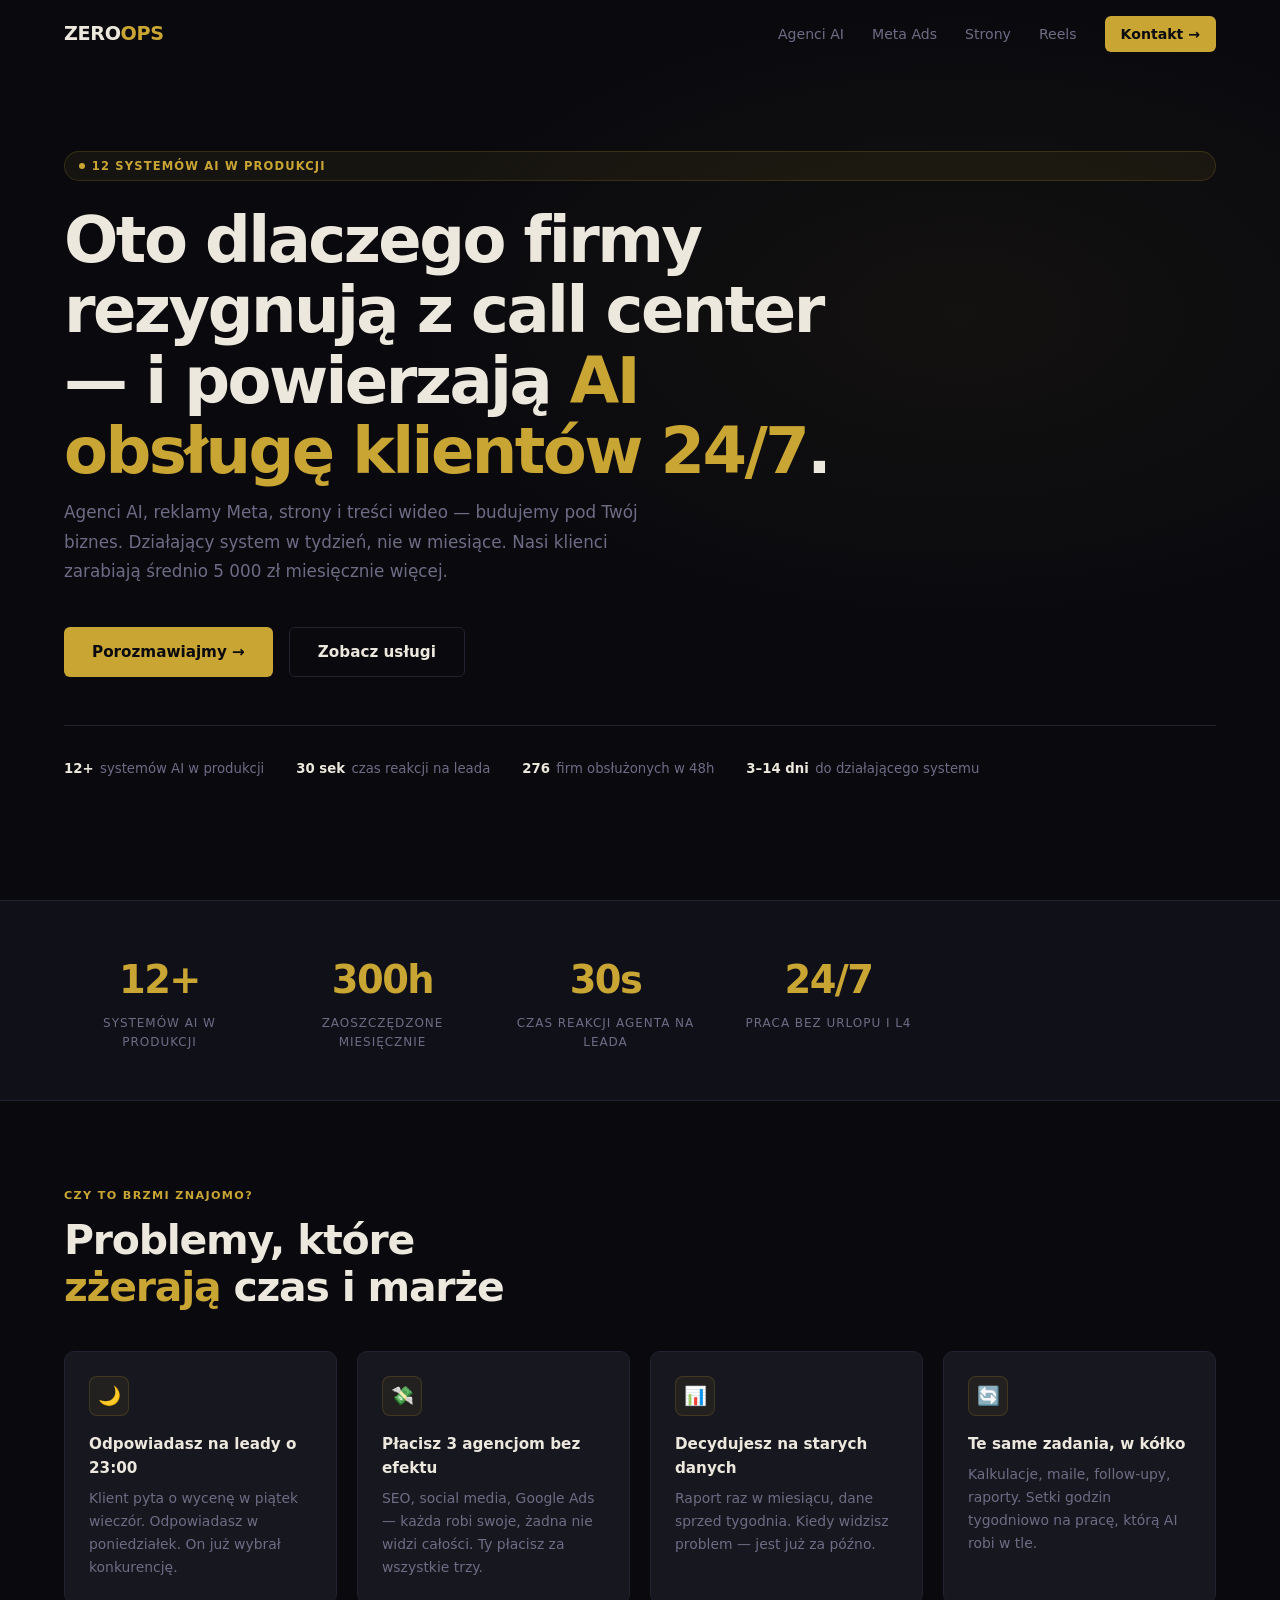
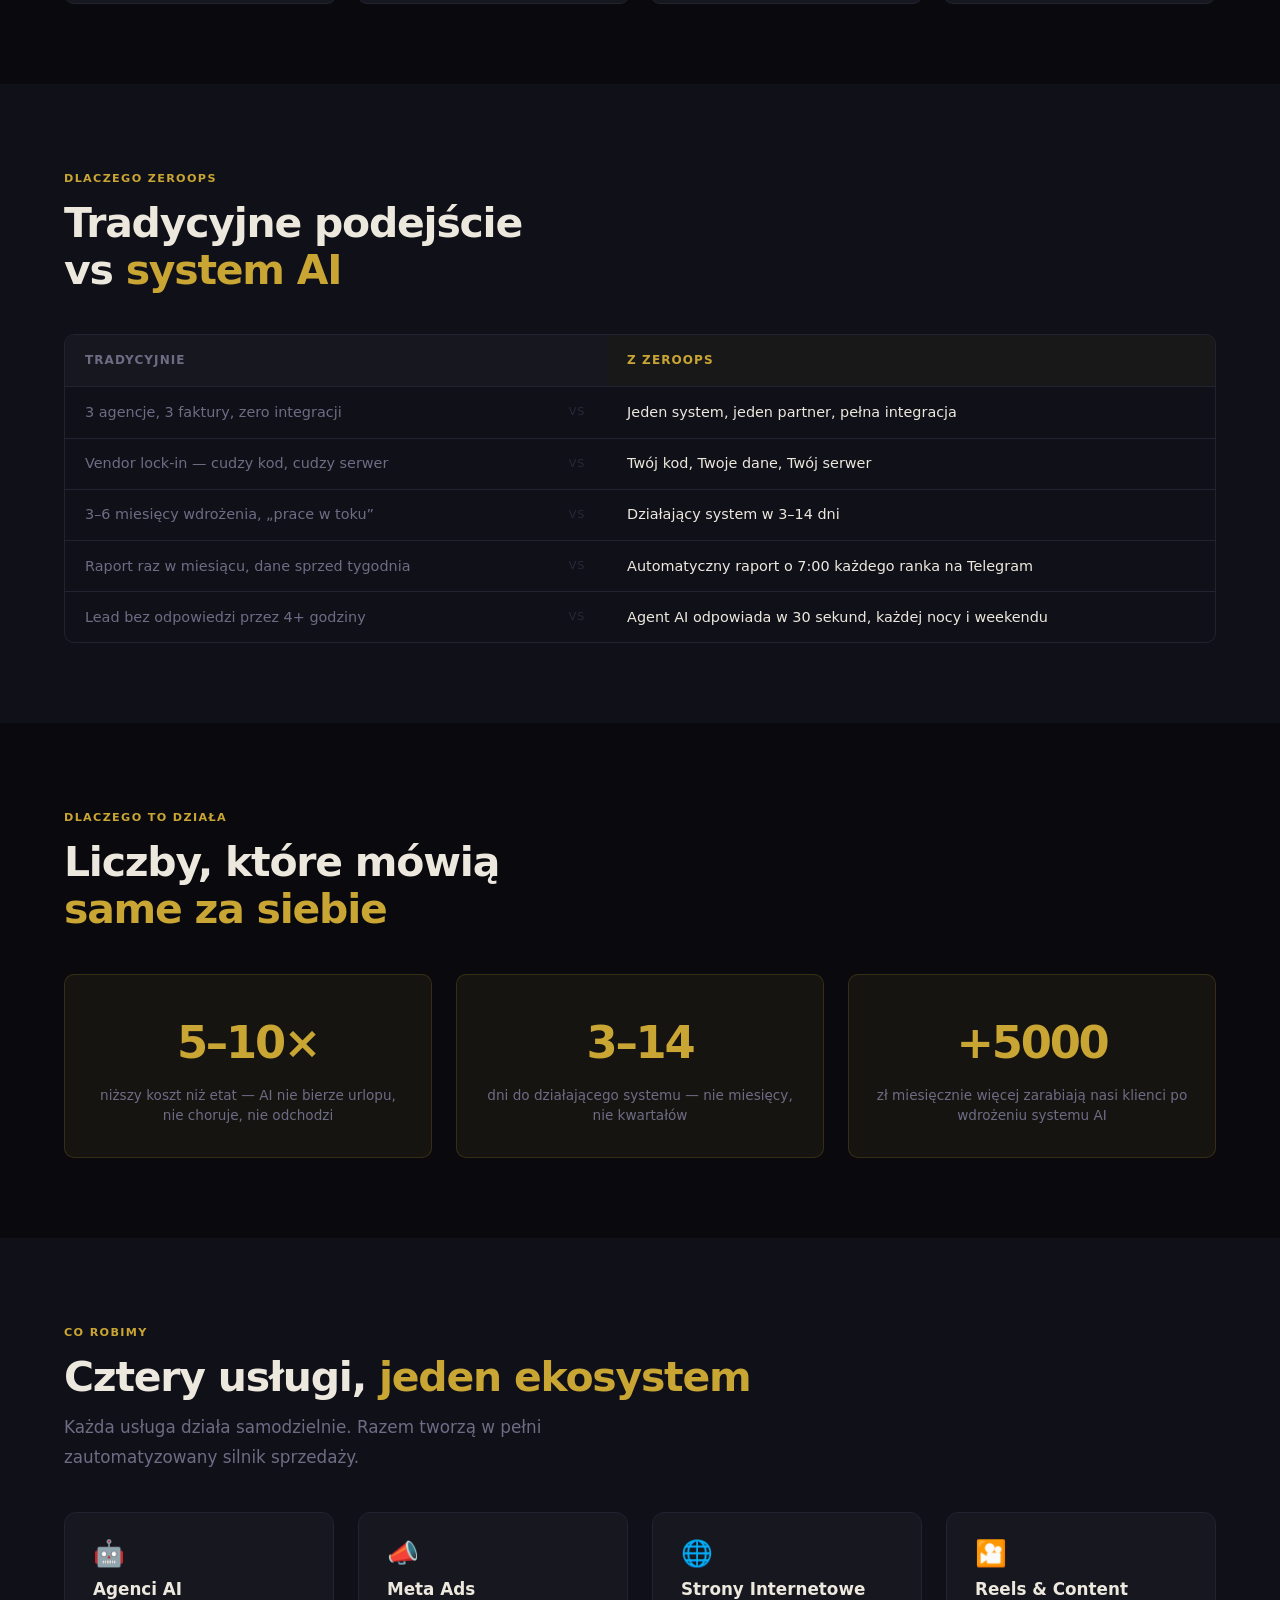
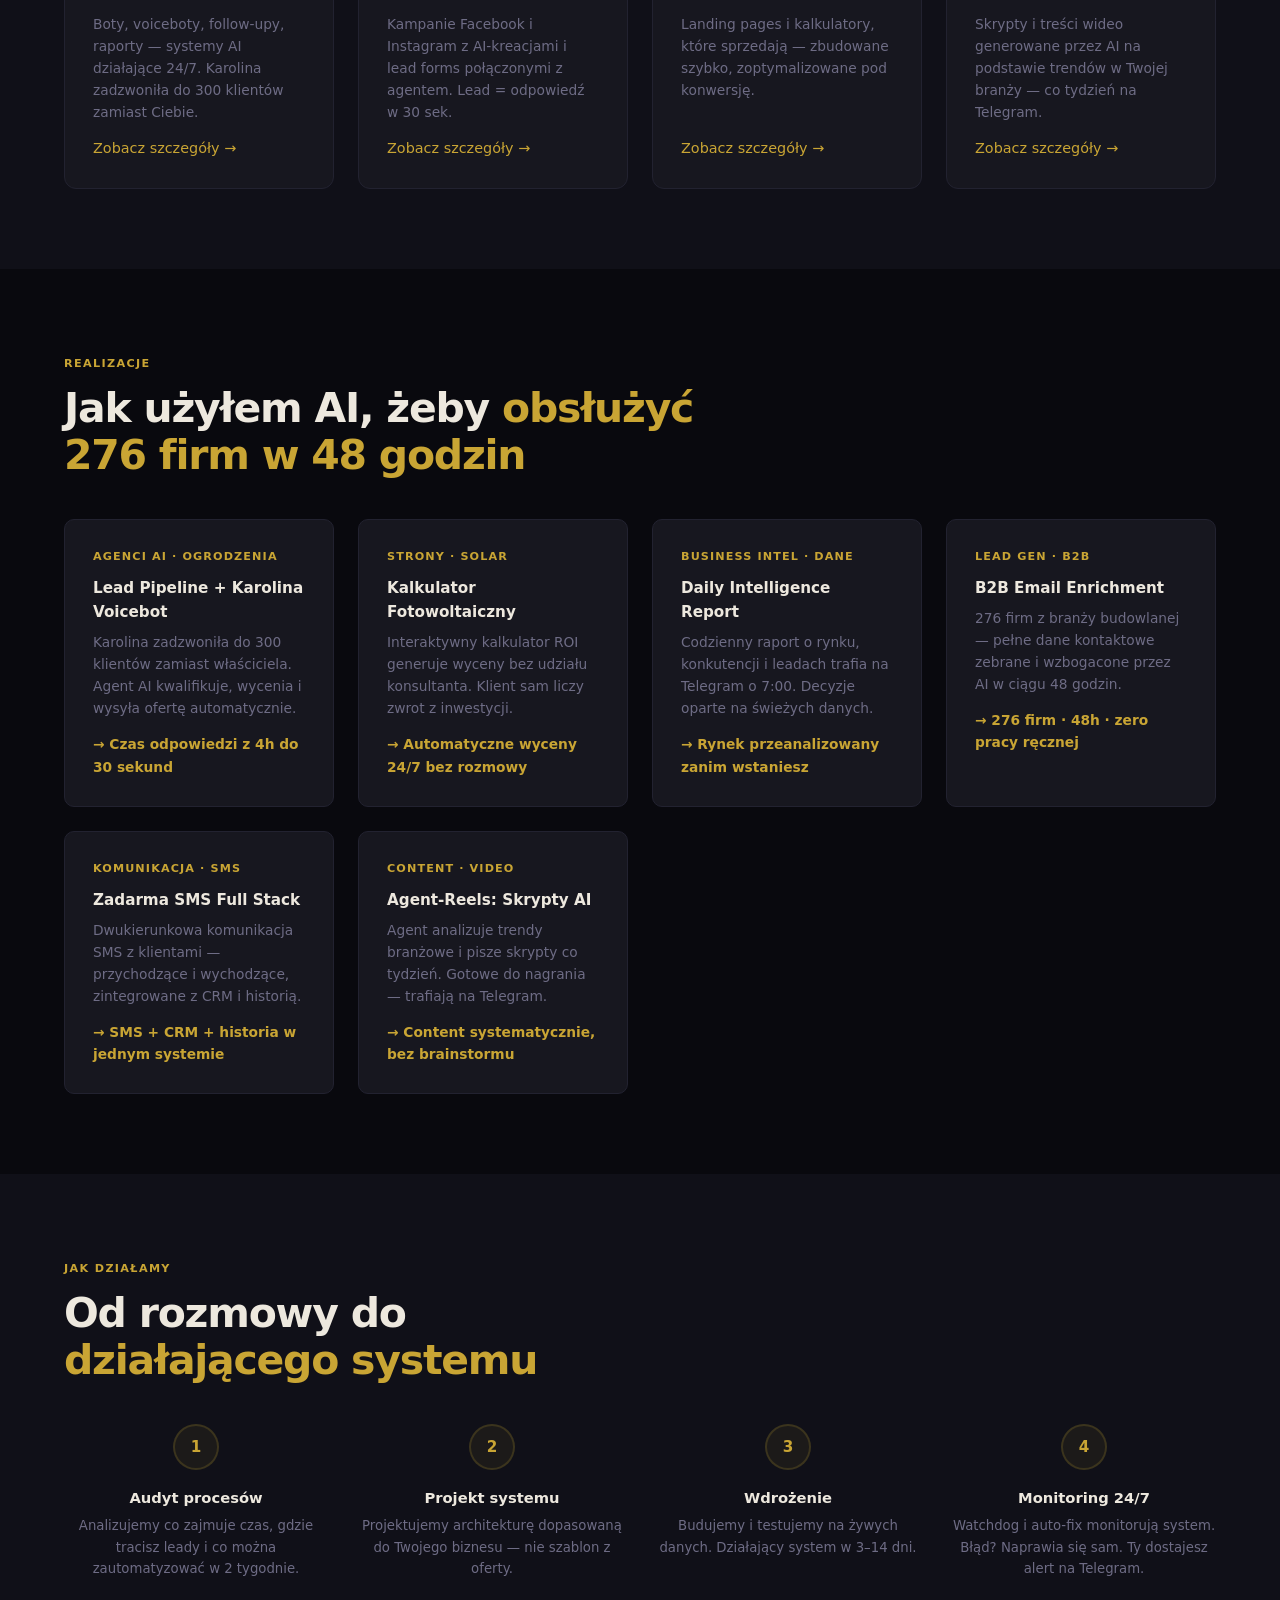
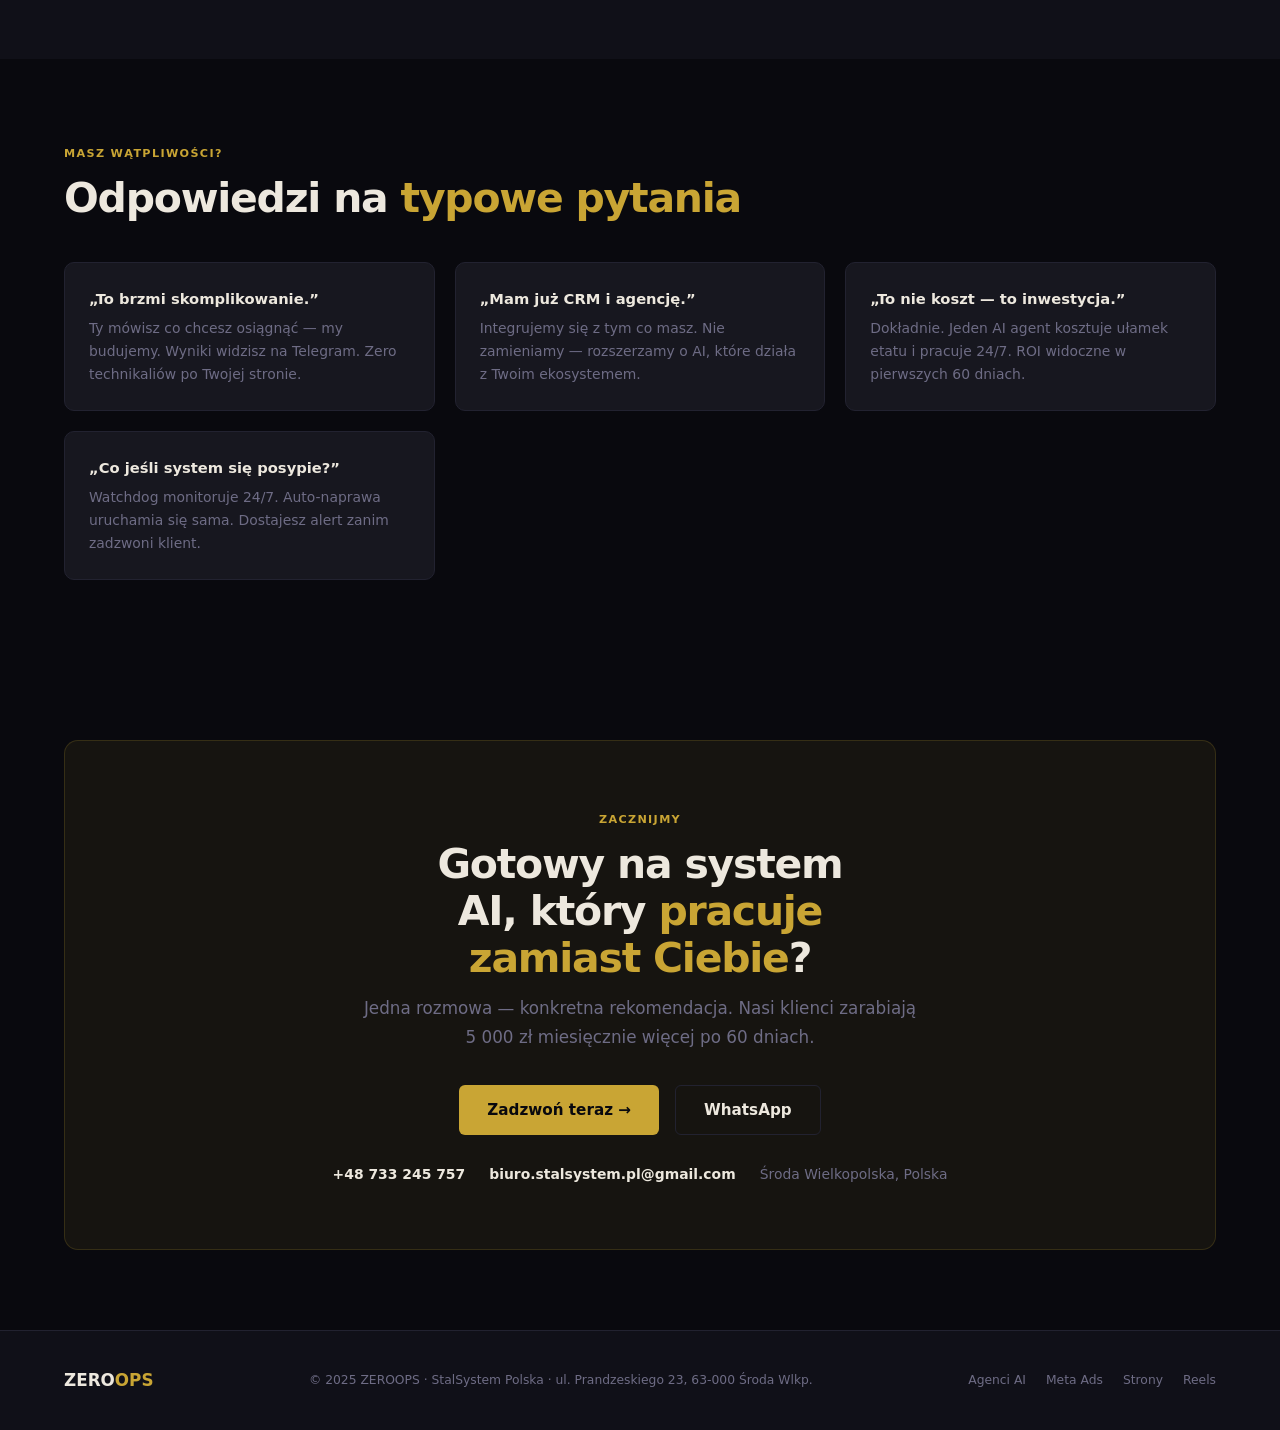
==== commit f6a3a576: "feat: full redesign — dark+gold Malinski aesthetic, shared CSS, multi-page (agenci/targeting/strony/" ====
--- a/index.html
+++ b/index.html
@@ -2,764 +2,168 @@
 <html lang="pl">
 <head>
 <meta charset="UTF-8">
-<meta name="viewport" content="width=device-width, initial-scale=1.0">
-<title>ZEROOPS — Automatyzacja AI dla biznesu w Polsce</title>
-<meta name="description" content="Tworzę agentów AI, którzy przejmują powtarzalne zadania — 24h/7dni. Wdrożenie w 3 dni. Bez dodatkowych etatów.">
-<style>
-*,*::before,*::after{box-sizing:border-box;margin:0;padding:0}
-:root{
-  --bg:#060D1A;
-  --bg-surface:#0C1828;
-  --bg-border:#17304A;
-  --accent:#00D4A8;
-  --accent2:#0090FF;
-  --accent-on:#020A12;
-  --text:#DCE8F5;
-  --text-muted:#5A7896;
-  --text-dim:#243A52;
-  --radius:6px;
-}
-html{scroll-behavior:smooth}
-body{font-family:'Helvetica Neue',Arial,system-ui,sans-serif;background:var(--bg);color:var(--text);font-size:16px;line-height:1.6;overflow-x:hidden}
-
-/* ── SCROLL PROGRESS ── */
-#sp{position:fixed;top:0;left:0;height:3px;width:0%;z-index:9999;
-  background:linear-gradient(90deg,var(--accent),var(--accent2));
-  box-shadow:0 0 10px var(--accent),0 0 20px color-mix(in srgb,var(--accent) 40%,transparent);
-  transition:width .08s linear}
-
-/* ── REVEAL SYSTEM ── */
-.rev{opacity:0;transform:translateY(28px);transition:opacity .65s ease,transform .65s ease;will-change:transform,opacity}
-.rev.on{opacity:1;transform:none}
-.rev-l{opacity:0;transform:translateX(-36px);transition:opacity .65s ease,transform .65s ease}
-.rev-l.on{opacity:1;transform:none}
-.rev-r{opacity:0;transform:translateX(36px);transition:opacity .65s ease,transform .65s ease}
-.rev-r.on{opacity:1;transform:none}
-.rev-sc{opacity:0;transform:scale(.94);transition:opacity .6s ease,transform .6s ease}
-.rev-sc.on{opacity:1;transform:scale(1)}
-.d1{transition-delay:.07s}.d2{transition-delay:.14s}.d3{transition-delay:.21s}
-.d4{transition-delay:.28s}.d5{transition-delay:.35s}.d6{transition-delay:.42s}
-
-/* ── TICKER ── */
-.ticker-wrap{background:var(--accent);color:var(--accent-on);overflow:hidden;height:34px;display:flex;align-items:center}
-.ticker-inner{display:flex;white-space:nowrap;animation:ticker 38s linear infinite}
-.ticker-inner span{font-size:10px;font-weight:800;letter-spacing:.16em;text-transform:uppercase;padding:0 28px}
-.sep{opacity:.35}
-@keyframes ticker{0%{transform:translateX(0)}100%{transform:translateX(-50%)}}
-
-/* ── NAV ── */
-nav{display:flex;align-items:center;justify-content:space-between;padding:18px 48px;position:sticky;top:0;z-index:100;
-  background:color-mix(in srgb,var(--bg) 88%,transparent);
-  backdrop-filter:blur(14px);-webkit-backdrop-filter:blur(14px);
-  border-bottom:1px solid var(--bg-border)}
-.logo{font-size:19px;font-weight:900;letter-spacing:-.03em;color:var(--text);text-decoration:none;display:flex;align-items:center;gap:8px}
-.logo em{color:var(--accent);font-style:normal}
-.logo-dot{width:7px;height:7px;border-radius:50%;background:var(--accent);display:inline-block;animation:pulse 2s ease-in-out infinite;flex-shrink:0}
-.nav-links{display:flex;gap:28px;list-style:none}
-.nav-links a{font-size:13px;font-weight:600;color:var(--text-muted);text-decoration:none;transition:color .15s}
-.nav-links a:hover{color:var(--accent)}
-.nav-btn{font-size:13px;font-weight:700;letter-spacing:.04em;background:var(--accent);color:var(--accent-on);padding:9px 20px;border-radius:var(--radius);text-decoration:none;transition:opacity .15s,transform .15s,box-shadow .15s;white-space:nowrap;box-shadow:0 0 0 0 color-mix(in srgb,var(--accent) 30%,transparent)}
-.nav-btn:hover{opacity:.86;transform:translateY(-1px);box-shadow:0 6px 20px color-mix(in srgb,var(--accent) 30%,transparent)}
-
-/* ── LAYOUT ── */
-.container{max-width:1200px;margin:0 auto;padding:0 48px}
-section{padding:96px 0}
-.label{font-size:10px;font-weight:800;letter-spacing:.16em;text-transform:uppercase;color:var(--accent);margin-bottom:14px;display:flex;align-items:center;gap:10px}
-.label::before{content:'';width:20px;height:2px;background:var(--accent)}
-.sec-head{margin-bottom:52px}
-.sec-head h2{font-size:clamp(30px,4vw,46px);font-weight:900;letter-spacing:-.03em;line-height:1.1;text-wrap:balance;margin-bottom:14px}
-.sec-head p{font-size:16px;color:var(--text-muted);max-width:540px;line-height:1.65}
-
-/* ── HERO ── */
-.hero{min-height:92vh;display:flex;align-items:center;padding:72px 0;position:relative;overflow:hidden}
-.hero-grid{position:absolute;inset:0;pointer-events:none;
-  background-image:linear-gradient(var(--bg-border) 1px,transparent 1px),linear-gradient(90deg,var(--bg-border) 1px,transparent 1px);
-  background-size:64px 64px;opacity:.13;
-  mask-image:radial-gradient(ellipse 70% 80% at 70% 50%,black,transparent);
-  -webkit-mask-image:radial-gradient(ellipse 70% 80% at 70% 50%,black,transparent);
-  will-change:transform}
-.hero-glow{position:absolute;right:-5%;top:5%;width:600px;height:600px;border-radius:50%;
-  background:radial-gradient(circle,color-mix(in srgb,var(--accent) 7%,transparent),transparent 70%);pointer-events:none}
-.hero-inner{display:grid;grid-template-columns:1fr 430px;gap:56px;align-items:center;width:100%;position:relative;z-index:1}
-.hero-eyebrow{font-size:10px;font-weight:800;letter-spacing:.16em;text-transform:uppercase;color:var(--accent);
-  margin-bottom:22px;display:inline-flex;align-items:center;gap:8px;
-  background:color-mix(in srgb,var(--accent) 10%,transparent);padding:6px 14px;border-radius:20px;
-  border:1px solid color-mix(in srgb,var(--accent) 22%,transparent)}
-.hero-eyebrow::before{content:'';width:6px;height:6px;border-radius:50%;background:var(--accent);flex-shrink:0;animation:pulse 2s ease-in-out infinite}
-h1{font-size:clamp(48px,6vw,82px);font-weight:900;line-height:1.04;letter-spacing:-.035em;text-wrap:balance;margin-bottom:22px}
-h1 em{color:var(--accent);font-style:normal}
-.hero-sub{font-size:17px;line-height:1.7;color:var(--text-muted);max-width:480px;margin-bottom:36px}
-.hero-metrics{display:flex;gap:36px;margin-bottom:36px;padding-bottom:36px;border-bottom:1px solid var(--bg-border)}
-.metric-val{font-size:32px;font-weight:900;letter-spacing:-.04em;line-height:1;color:var(--text)}
-.metric-val em{color:var(--accent);font-style:normal}
-.metric-lbl{font-size:11px;color:var(--text-muted);letter-spacing:.04em;margin-top:4px}
-.hero-actions{display:flex;gap:14px;align-items:center;flex-wrap:wrap}
-.btn-primary{background:var(--accent);color:var(--accent-on);font-size:14px;font-weight:700;padding:14px 26px;border-radius:var(--radius);text-decoration:none;letter-spacing:.02em;transition:opacity .15s,transform .2s,box-shadow .2s;white-space:nowrap;box-shadow:0 4px 20px color-mix(in srgb,var(--accent) 25%,transparent)}
-.btn-primary:hover{opacity:.9;transform:translateY(-2px);box-shadow:0 8px 32px color-mix(in srgb,var(--accent) 40%,transparent)}
-.btn-ghost{color:var(--text-muted);font-size:14px;font-weight:600;text-decoration:none;transition:color .15s;display:inline-flex;align-items:center;gap:6px}
-.btn-ghost:hover{color:var(--text)}
-.btn-ghost-arr{display:inline-block;transition:transform .2s}
-.btn-ghost:hover .btn-ghost-arr{transform:translateY(3px)}
-
-/* ── TERMINAL ── */
-.terminal{background:var(--bg-surface);border:1px solid var(--bg-border);border-radius:12px;overflow:hidden;position:relative;z-index:1;font-family:'SF Mono','Fira Code','Cascadia Code',monospace;font-size:13px;box-shadow:0 24px 60px rgba(0,0,0,.4)}
-.t-bar{background:var(--bg-border);padding:10px 16px;display:flex;align-items:center;gap:6px}
-.dots{display:flex;gap:6px}
-.dot{width:10px;height:10px;border-radius:50%}
-.dot-r{background:#FF5F56}.dot-y{background:#FFBD2E}.dot-g{background:#27C93F}
-.t-ttl{font-size:11px;color:var(--text-muted);margin-left:8px;letter-spacing:.04em}
-.t-body{padding:18px 18px 20px;display:flex;flex-direction:column;gap:13px}
-.t-row{display:flex;align-items:flex-start;gap:10px;opacity:0;animation:fadeUp .35s ease forwards}
-.t-row:nth-child(1){animation-delay:.5s}.t-row:nth-child(2){animation-delay:1.1s}
-.t-row:nth-child(3){animation-delay:1.7s}.t-row:nth-child(4){animation-delay:2.3s}
-.t-row:nth-child(5){animation-delay:2.9s}.t-row:nth-child(6){animation-delay:3.5s}
-.t-ico{width:18px;height:18px;border-radius:50%;flex-shrink:0;display:flex;align-items:center;justify-content:center;font-size:9px;margin-top:1px;font-weight:700}
-.t-ico.ok{background:color-mix(in srgb,var(--accent) 15%,transparent);color:var(--accent)}
-.t-ico.run{background:color-mix(in srgb,var(--text-muted) 12%,transparent);color:var(--text-muted)}
-.t-txt{color:var(--text-muted);line-height:1.45}
-.t-txt strong{color:var(--text);font-weight:600}
-.badge{display:inline-block;font-size:9px;font-weight:800;padding:1px 7px;border-radius:3px;letter-spacing:.07em;vertical-align:middle;margin-left:4px}
-.badge-ok{background:color-mix(in srgb,var(--accent) 12%,transparent);color:var(--accent)}
-.badge-warn{background:color-mix(in srgb,#FFB830 12%,transparent);color:#FFB830}
-.t-cursor{display:inline-block;width:7px;height:13px;background:var(--accent);vertical-align:text-bottom;animation:blink 1s step-end infinite}
-@keyframes blink{0%,100%{opacity:1}50%{opacity:0}}
-@keyframes fadeUp{from{opacity:0;transform:translateY(7px)}to{opacity:1;transform:none}}
-.t-foot{border-top:1px solid var(--bg-border);padding:11px 18px;display:flex;justify-content:space-between;align-items:center;font-size:11px;color:var(--text-dim)}
-.t-status{display:flex;align-items:center;gap:6px}
-.t-pulse{width:7px;height:7px;border-radius:50%;background:var(--accent);animation:pulse 2.2s ease-in-out infinite}
-@keyframes pulse{0%,100%{opacity:1;transform:scale(1)}50%{opacity:.45;transform:scale(.65)}}
-
-/* ── STATS BAND ── */
-.stats-band{background:var(--bg-surface);border-top:1px solid var(--bg-border);border-bottom:1px solid var(--bg-border)}
-.stats-row{display:grid;grid-template-columns:repeat(4,1fr);text-align:center}
-.stat-item{padding:36px 24px;border-right:1px solid var(--bg-border)}
-.stat-item:last-child{border-right:none}
-.stat-num{font-size:52px;font-weight:900;letter-spacing:-.04em;line-height:1;color:var(--text);margin-bottom:8px}
-.stat-num em{color:var(--accent);font-style:normal}
-.stat-lbl{font-size:11px;color:var(--text-muted);letter-spacing:.08em;text-transform:uppercase;font-weight:700}
-.stat-sub{font-size:11px;color:var(--text-dim);margin-top:4px}
-
-/* ── LOGOS ── */
-.logos-wrap{padding:36px 0;border-bottom:1px solid var(--bg-border)}
-.logos-lbl{font-size:10px;font-weight:700;letter-spacing:.12em;text-transform:uppercase;color:var(--text-dim);text-align:center;margin-bottom:22px}
-.logos-row{display:flex;gap:8px;justify-content:center;align-items:center;flex-wrap:wrap}
-.logo-tag{font-size:12px;font-weight:700;letter-spacing:.04em;color:var(--text-dim);transition:color .2s,border-color .2s,transform .2s;cursor:default;padding:7px 14px;border-radius:4px;border:1px solid var(--bg-border)}
-.logo-tag:hover{color:var(--accent);border-color:color-mix(in srgb,var(--accent) 30%,transparent);transform:translateY(-2px)}
-
-/* ── PROBLEM SECTION ── */
-.problem-grid{display:grid;grid-template-columns:repeat(2,1fr);gap:2px;border-radius:12px;overflow:hidden;margin-top:48px;border:1px solid var(--bg-border)}
-.problem-card{background:var(--bg-surface);padding:36px;display:flex;gap:20px;align-items:flex-start;transition:background .25s}
-.problem-card:hover{background:color-mix(in srgb,var(--bg-surface) 80%,var(--accent))}
-.prob-icon{font-size:26px;flex-shrink:0;width:52px;height:52px;background:color-mix(in srgb,var(--accent) 10%,transparent);border-radius:10px;display:flex;align-items:center;justify-content:center;border:1px solid color-mix(in srgb,var(--accent) 20%,transparent)}
-.prob-title{font-size:15px;font-weight:700;margin-bottom:6px;letter-spacing:-.01em}
-.prob-desc{font-size:13.5px;color:var(--text-muted);line-height:1.55}
-
-/* ── BEFORE / AFTER ── */
-.ps-wrap{display:grid;grid-template-columns:1fr 1fr;border:1px solid var(--bg-border);border-radius:12px;overflow:hidden}
-.ps-col{background:var(--bg-surface);padding:44px}
-.ps-col:first-child{border-right:2px solid var(--bg-border)}
-.ps-head{font-size:11px;font-weight:800;letter-spacing:.12em;text-transform:uppercase;padding-bottom:16px;margin-bottom:28px;border-bottom:1px solid var(--bg-border)}
-.ps-col:first-child .ps-head{color:var(--text-muted)}
-.ps-col:last-child .ps-head{color:var(--accent)}
-.ps-list{list-style:none;display:flex;flex-direction:column;gap:18px}
-.ps-list li{display:flex;gap:12px;align-items:flex-start;font-size:14.5px;line-height:1.5}
-.ps-list li::before{flex-shrink:0;margin-top:1px;font-weight:700}
-.ps-col:first-child .ps-list li{color:var(--text-muted)}
-.ps-col:first-child .ps-list li::before{content:'✗';color:var(--text-dim)}
-.ps-col:last-child .ps-list li{color:var(--text)}
-.ps-col:last-child .ps-list li::before{content:'→';color:var(--accent)}
-
-/* ── PROCESS ── */
-.proc-grid{display:grid;grid-template-columns:repeat(4,1fr);position:relative}
-.proc-line{position:absolute;top:27px;left:calc(12.5% + 28px);right:calc(12.5% + 28px);height:1px;background:var(--bg-border)}
-.proc-step{padding:0 20px;padding-top:60px;position:relative}
-.proc-num{width:54px;height:54px;border-radius:50%;background:var(--bg-surface);border:1px solid var(--bg-border);display:flex;align-items:center;justify-content:center;font-size:12px;font-weight:800;font-family:'SF Mono','Fira Code',monospace;color:var(--accent);position:absolute;top:0;letter-spacing:.04em;transition:background .3s,border-color .3s,box-shadow .3s}
-.proc-step:hover .proc-num{background:color-mix(in srgb,var(--accent) 10%,transparent);border-color:var(--accent);box-shadow:0 0 20px color-mix(in srgb,var(--accent) 25%,transparent)}
-.proc-title{font-size:16px;font-weight:700;margin-bottom:10px;letter-spacing:-.01em}
-.proc-desc{font-size:13.5px;color:var(--text-muted);line-height:1.6}
-.proc-badge{margin-top:14px;display:inline-block;font-size:10px;font-weight:700;letter-spacing:.08em;text-transform:uppercase;color:var(--accent);background:color-mix(in srgb,var(--accent) 10%,transparent);padding:4px 10px;border-radius:3px}
-
-/* ── SERVICES ── */
-.srv-grid{display:grid;grid-template-columns:repeat(3,1fr);gap:24px}
-.srv-card{background:var(--bg-surface);padding:36px;border:1px solid var(--bg-border);border-radius:12px;transition:border-color .2s,transform .3s,box-shadow .3s;position:relative;display:flex;flex-direction:column}
-.srv-card:hover{border-color:color-mix(in srgb,var(--accent) 40%,transparent);transform:translateY(-4px);box-shadow:0 20px 40px rgba(0,0,0,.3)}
-.srv-card.feat{border-color:var(--accent);box-shadow:0 0 0 1px color-mix(in srgb,var(--accent) 20%,transparent)}
-.srv-card.feat::before{content:'Najpopularniejsze';position:absolute;top:-1px;right:20px;font-size:9px;font-weight:800;letter-spacing:.1em;text-transform:uppercase;background:var(--accent);color:var(--accent-on);padding:4px 10px;border-radius:0 0 4px 4px}
-.srv-name{font-size:10px;font-weight:800;letter-spacing:.14em;text-transform:uppercase;color:var(--text-muted);margin-bottom:16px}
-.srv-price{font-size:38px;font-weight:900;letter-spacing:-.04em;line-height:1;color:var(--text);margin-bottom:16px}
-.srv-price small{font-size:15px;font-weight:500;color:var(--text-muted);vertical-align:middle}
-.srv-desc{font-size:13.5px;color:var(--text-muted);line-height:1.55;padding-top:18px;border-top:1px solid var(--bg-border);margin-bottom:22px}
-.srv-feat{list-style:none;display:flex;flex-direction:column;gap:11px;flex:1;margin-bottom:28px}
-.srv-feat li{font-size:13.5px;color:var(--text);display:flex;gap:9px;align-items:flex-start;line-height:1.4}
-.srv-feat li::before{content:'→';color:var(--accent);flex-shrink:0;font-weight:700}
-.srv-cta{display:block;text-align:center;font-size:13px;font-weight:700;padding:12px;border-radius:var(--radius);text-decoration:none;letter-spacing:.04em;transition:all .2s}
-.srv-card.feat .srv-cta{background:var(--accent);color:var(--accent-on);box-shadow:0 4px 16px color-mix(in srgb,var(--accent) 30%,transparent)}
-.srv-card.feat .srv-cta:hover{opacity:.88}
-.srv-card:not(.feat) .srv-cta{border:1px solid var(--bg-border);color:var(--text-muted)}
-.srv-card:not(.feat):hover .srv-cta{border-color:var(--accent);color:var(--accent)}
-
-/* ── CASE STUDIES ── */
-.cases-grid{display:grid;grid-template-columns:repeat(3,1fr);gap:20px}
-.case-card{background:var(--bg-surface);border:1px solid var(--bg-border);border-radius:12px;padding:28px;transition:border-color .2s,transform .2s}
-.case-card:hover{border-color:color-mix(in srgb,var(--accent) 30%,transparent);transform:translateY(-3px)}
-.case-ind{font-size:9px;font-weight:800;letter-spacing:.12em;text-transform:uppercase;color:var(--accent);margin-bottom:14px;display:inline-block;padding:3px 10px;border-radius:3px;background:color-mix(in srgb,var(--accent) 10%,transparent);border:1px solid color-mix(in srgb,var(--accent) 20%,transparent)}
-.case-title{font-size:15px;font-weight:700;margin-bottom:10px;letter-spacing:-.01em;line-height:1.3}
-.case-desc{font-size:13px;color:var(--text-muted);line-height:1.55;margin-bottom:16px}
-.case-result{font-size:12px;color:var(--accent);font-weight:700;display:flex;align-items:center;gap:6px}
-.case-result::before{content:'✓'}
-
-/* ── OBJECTIONS ── */
-.obj-grid{display:grid;grid-template-columns:1fr 1fr;gap:20px;margin-top:48px}
-.obj-card{background:var(--bg-surface);border:1px solid var(--bg-border);border-radius:10px;padding:28px;transition:border-color .2s}
-.obj-card:hover{border-color:color-mix(in srgb,var(--accent) 25%,transparent)}
-.obj-q{font-size:14px;color:var(--text-muted);margin-bottom:14px;padding-left:22px;position:relative;line-height:1.5}
-.obj-q::before{content:'✕';position:absolute;left:0;top:1px;color:var(--text-dim);font-size:11px;font-weight:800}
-.obj-a{font-size:14px;color:var(--text);line-height:1.6;padding-left:22px;position:relative}
-.obj-a::before{content:'→';position:absolute;left:0;top:1px;color:var(--accent);font-size:14px;font-weight:700}
-
-/* ── META ADS ── */
-.ads-grid{display:grid;grid-template-columns:repeat(3,1fr);gap:24px}
-.fb-card{border-radius:10px;overflow:hidden;border:1px solid #E4E6EB;background:#fff;font-family:-apple-system,'Segoe UI',sans-serif;color:#050505;box-shadow:0 2px 16px rgba(0,0,0,.09);display:flex;flex-direction:column;transition:transform .2s,box-shadow .2s}
-.fb-card:hover{transform:translateY(-4px);box-shadow:0 12px 32px rgba(0,0,0,.15)}
-.fb-hd{padding:12px;display:flex;align-items:center;gap:10px}
-.fb-av{width:38px;height:38px;border-radius:50%;flex-shrink:0;background:linear-gradient(135deg,#060D1A,#00D4A8);display:flex;align-items:center;justify-content:center;font-size:13px;font-weight:900;color:#fff;letter-spacing:-.02em}
-.fb-nm{font-size:13px;font-weight:700;line-height:1.2;color:#050505}
-.fb-sp{font-size:11px;color:#65676B;display:flex;align-items:center;gap:3px}
-.fb-txt{padding:0 12px 11px;font-size:13px;line-height:1.5;color:#050505}
-.fb-txt strong{font-weight:700}
-.fb-media{width:100%;aspect-ratio:1;position:relative;overflow:hidden}
-.fb-media-v{width:100%;aspect-ratio:16/9;position:relative;overflow:hidden}
-.ad-fill{width:100%;height:100%;display:flex;flex-direction:column;align-items:center;justify-content:center;padding:24px;text-align:center;color:#fff}
-.ad-bg1{background:linear-gradient(135deg,#060D1A 0%,#0C2040 55%,#00D4A8 100%)}
-.ad-bg2{background:linear-gradient(155deg,#1A0050 0%,#4A0080 55%,#FF6B35 100%)}
-.ad-stat{font-size:56px;font-weight:900;letter-spacing:-.04em;line-height:1}
-.ad-stat-lbl{font-size:13px;opacity:.65;margin-top:6px;letter-spacing:.04em}
-.ad-bdg{margin-top:18px;font-size:9px;font-weight:800;letter-spacing:.1em;text-transform:uppercase;background:rgba(255,255,255,.12);color:rgba(255,255,255,.7);padding:4px 10px;border-radius:3px}
-.ad-hl{font-size:22px;font-weight:900;line-height:1.15;letter-spacing:-.02em;margin-bottom:10px}
-.ad-sub{font-size:13px;opacity:.65;line-height:1.4}
-.fb-play{position:absolute;inset:0;display:flex;align-items:center;justify-content:center;background:rgba(0,0,0,.28)}
-.fb-pb{width:54px;height:54px;background:rgba(255,255,255,.92);border-radius:50%;display:flex;align-items:center;justify-content:center}
-.fb-pb::after{content:'';width:0;height:0;border-style:solid;border-width:10px 0 10px 19px;border-color:transparent transparent transparent #050505;margin-left:4px}
-.fb-cta-bar{border-top:1px solid #E4E6EB;padding:10px 12px;display:flex;justify-content:space-between;align-items:center;background:#F0F2F5;margin-top:auto}
-.fb-lp{font-size:10px;color:#65676B;text-transform:uppercase;letter-spacing:.04em}
-.fb-lt{font-size:13px;font-weight:700;color:#050505}
-.fb-btn{background:#E4E6EB;border:none;border-radius:6px;font-size:13px;font-weight:700;padding:7px 14px;cursor:pointer;white-space:nowrap;color:#050505;font-family:-apple-system,'Segoe UI',sans-serif}
-.cr-row{display:flex;overflow:hidden}
-.cr-slide{flex:0 0 calc(50% - 2px);aspect-ratio:1;position:relative}
-.cr-slide+.cr-slide{margin-left:4px}
-.cr-inner{height:100%;display:flex;flex-direction:column;align-items:center;justify-content:center;color:#fff;text-align:center;padding:16px}
-.cr-price{font-size:26px;font-weight:900;letter-spacing:-.04em}
-.cr-lbl{font-size:10px;opacity:.65;margin-top:4px;text-transform:uppercase;letter-spacing:.08em}
-.cr-1{background:linear-gradient(160deg,#060D1A,#00D4A8)}
-.cr-2{background:linear-gradient(160deg,#1A0040,#D400A8)}
-.cr-tag{position:absolute;bottom:8px;left:8px;font-size:9px;font-weight:800;letter-spacing:.07em;text-transform:uppercase;background:rgba(0,0,0,.5);color:#fff;padding:3px 8px;border-radius:3px}
-.ads-bar{margin-top:36px;background:var(--bg-surface);border:1px solid var(--bg-border);border-radius:10px;padding:32px 40px;display:flex;align-items:center;justify-content:space-between;gap:32px}
-.ads-bar h3{font-size:19px;font-weight:700;margin-bottom:8px;letter-spacing:-.02em}
-.ads-bar p{font-size:14px;color:var(--text-muted);line-height:1.6;max-width:560px}
-
-/* ── CTA FINAL ── */
-.cta-final{background:var(--bg-surface);border-top:1px solid var(--bg-border);border-bottom:1px solid var(--bg-border);text-align:center;padding:96px 0;position:relative;overflow:hidden}
-.cta-final::before{content:'';position:absolute;inset:0;background:radial-gradient(ellipse 60% 80% at 50% 50%,color-mix(in srgb,var(--accent) 5%,transparent),transparent);pointer-events:none}
-.cta-final h2{font-size:clamp(34px,5vw,54px);font-weight:900;letter-spacing:-.03em;text-wrap:balance;margin-bottom:14px}
-.cta-final p{font-size:17px;color:var(--text-muted);margin-bottom:36px}
-.cta-group{display:flex;gap:14px;justify-content:center;flex-wrap:wrap}
-.btn-outline{font-size:14px;font-weight:600;padding:13px 26px;border-radius:var(--radius);text-decoration:none;border:1px solid var(--bg-border);color:var(--text-muted);transition:all .2s}
-.btn-outline:hover{border-color:var(--accent);color:var(--accent);transform:translateY(-1px)}
-.cta-sub{font-size:12px;color:var(--text-dim);margin-top:22px}
-.cta-trust{display:flex;gap:24px;justify-content:center;margin-top:24px;font-size:12px;color:var(--text-muted);flex-wrap:wrap}
-.cta-trust span{display:flex;align-items:center;gap:5px}
-
-/* ── FOOTER ── */
-footer{padding:28px 48px;display:flex;justify-content:space-between;align-items:center;border-top:1px solid var(--bg-border);font-size:12px;color:var(--text-muted);flex-wrap:wrap;gap:12px}
-.footer-logo{font-weight:900;letter-spacing:-.02em;font-size:15px;color:var(--text)}
-.footer-logo em{color:var(--accent);font-style:normal}
-
-/* ── RESPONSIVE ── */
-@media(max-width:960px){
-  .hero-inner{grid-template-columns:1fr}
-  .terminal{display:none}
-  .ps-wrap{grid-template-columns:1fr}
-  .ps-col:first-child{border-right:none;border-bottom:2px solid var(--bg-border)}
-  .srv-grid{grid-template-columns:1fr}
-  .proc-grid{grid-template-columns:1fr 1fr;gap:32px}
-  .proc-line{display:none}
-  .cases-grid{grid-template-columns:1fr 1fr}
-  .obj-grid{grid-template-columns:1fr}
-  .problem-grid{grid-template-columns:1fr}
-  .stats-row{grid-template-columns:1fr 1fr}
-  .stat-item:nth-child(2){border-right:none}
-  .stat-item:nth-child(3){border-right:1px solid var(--bg-border)}
-  .stat-item:nth-child(n+3){border-top:1px solid var(--bg-border)}
-  .ads-grid{grid-template-columns:1fr}
-  .ads-bar{flex-direction:column;align-items:flex-start;padding:24px}
-  nav,footer{padding:16px 24px}
-  .nav-links{display:none}
-  .container{padding:0 24px}
-  section{padding:64px 0}
-  .hero{padding:48px 0}
-}
-@media(max-width:540px){
-  .proc-grid{grid-template-columns:1fr}
-  .cases-grid{grid-template-columns:1fr}
-  .hero-metrics{flex-wrap:wrap;gap:20px}
-  h1{font-size:40px}
-  .ps-col{padding:28px}
-  .srv-card{padding:28px}
-  .stats-row{grid-template-columns:1fr 1fr}
-  footer{flex-direction:column;text-align:center}
-}
-@media(prefers-reduced-motion:reduce){
-  *,*::before,*::after{animation-duration:.01ms!important;transition-duration:.01ms!important}
-  .rev,.rev-l,.rev-r,.rev-sc{opacity:1;transform:none}
-}
-</style>
+<meta name="viewport" content="width=device-width,initial-scale=1">
+<title>ZEROOPS — Automatyzacja AI · Meta Ads · Strony · Reels dla MŚP</title>
+<meta name="description" content="Agenci AI, reklamy Meta, strony i treści wideo dla małych i średnich firm. Działający system w 3–14 dni. Karolina zadzwoniła do 300 klientów zamiast Ciebie.">
+<link rel="stylesheet" href="./style.css">
 </head>
 <body>
+<div id="sp"></div>
+<nav id="nav">
+  <a class="logo" href="./index.html">ZERO<span>OPS</span></a>
+  <div class="nav-links">
+    <a href="./agenci.html">Agenci AI</a>
+    <a href="./targeting.html">Meta Ads</a>
+    <a href="./strony.html">Strony</a>
+    <a href="./reels.html">Reels</a>
+    <a class="nav-cta" href="#kontakt">Kontakt →</a>
+  </div>
+</nav>
 
-<div id="sp"></div>
+<section class="hero">
+  <div class="badge"><span class="dot"></span>12 systemów AI w produkcji</div>
+  <h1>Oto dlaczego firmy rezygnują z call center — i powierzają <em>AI obsługę klientów 24/7</em>.</h1>
+  <p class="sub">Agenci AI, reklamy Meta, strony i treści wideo — budujemy pod Twój biznes. Działający system w tydzień, nie w miesiące. Nasi klienci zarabiają średnio 5 000 zł miesięcznie więcej.</p>
+  <div class="hero-btns">
+    <a class="btn-g" href="#kontakt">Porozmawiajmy →</a>
+    <a class="btn-o" href="#uslugi">Zobacz usługi</a>
+  </div>
+  <div class="hero-trust">
+    <div class="trust-item"><strong>12+</strong> systemów AI w produkcji</div>
+    <div class="trust-item"><strong>30 sek</strong> czas reakcji na leada</div>
+    <div class="trust-item"><strong>276</strong> firm obsłużonych w 48h</div>
+    <div class="trust-item"><strong>3–14 dni</strong> do działającego systemu</div>
+  </div>
+</section>
 
-<div class="ticker-wrap">
-  <div class="ticker-inner">
-    <span>AGENT AKTYWNY</span><span class="sep">·</span>
-    <span>AUTOMATYZACJA AKTYWNA</span><span class="sep">·</span>
-    <span>0 RĘCZNYCH OPERACJI</span><span class="sep">·</span>
-    <span>24/7 BEZ PRZERWY</span><span class="sep">·</span>
-    <span>WDROŻENIE W 3 DNI</span><span class="sep">·</span>
-    <span>AGENT AKTYWNY</span><span class="sep">·</span>
-    <span>AUTOMATYZACJA AKTYWNA</span><span class="sep">·</span>
-    <span>0 RĘCZNYCH OPERACJI</span><span class="sep">·</span>
-    <span>24/7 BEZ PRZERWY</span><span class="sep">·</span>
-    <span>WDROŻENIE W 3 DNI</span><span class="sep">·</span>
+<section class="stats">
+  <div class="stats-grid">
+    <div><span class="stat-n">12+</span><span class="stat-l">systemów AI w produkcji</span></div>
+    <div><span class="stat-n">300h</span><span class="stat-l">zaoszczędzone miesięcznie</span></div>
+    <div><span class="stat-n">30s</span><span class="stat-l">czas reakcji agenta na leada</span></div>
+    <div><span class="stat-n">24/7</span><span class="stat-l">praca bez urlopu i L4</span></div>
+  </div>
+</section>
+
+<section class="section" id="problem">
+  <div class="label">Czy to brzmi znajomo?</div>
+  <h2>Problemy, które <em>zżerają</em> czas i marże</h2>
+  <div class="pain-grid">
+    <div class="pcard rev"><div class="pico">🌙</div><h3>Odpowiadasz na leady o 23:00</h3><p>Klient pyta o wycenę w piątek wieczór. Odpowiadasz w poniedziałek. On już wybrał konkurencję.</p></div>
+    <div class="pcard rev"><div class="pico">💸</div><h3>Płacisz 3 agencjom bez efektu</h3><p>SEO, social media, Google Ads — każda robi swoje, żadna nie widzi całości. Ty płacisz za wszystkie trzy.</p></div>
+    <div class="pcard rev"><div class="pico">📊</div><h3>Decydujesz na starych danych</h3><p>Raport raz w miesiącu, dane sprzed tygodnia. Kiedy widzisz problem — jest już za późno.</p></div>
+    <div class="pcard rev"><div class="pico">🔄</div><h3>Te same zadania, w kółko</h3><p>Kalkulacje, maile, follow-upy, raporty. Setki godzin tygodniowo na pracę, którą AI robi w tle.</p></div>
+  </div>
+</section>
+
+<section class="section alt" id="porownanie">
+  <div class="label">Dlaczego ZEROOPS</div>
+  <h2>Tradycyjne podejście vs <em>system AI</em></h2>
+  <div class="cmp-wrap rev">
+    <table class="cmp">
+      <thead><tr><th>Tradycyjnie</th><th class="vs"></th><th class="gth">Z ZEROOPS</th></tr></thead>
+      <tbody>
+        <tr><td class="old">3 agencje, 3 faktury, zero integracji</td><td class="vs">vs</td><td class="new">Jeden system, jeden partner, pełna integracja</td></tr>
+        <tr><td class="old">Vendor lock-in — cudzy kod, cudzy serwer</td><td class="vs">vs</td><td class="new">Twój kod, Twoje dane, Twój serwer</td></tr>
+        <tr><td class="old">3–6 miesięcy wdrożenia, „prace w toku”</td><td class="vs">vs</td><td class="new">Działający system w 3–14 dni</td></tr>
+        <tr><td class="old">Raport raz w miesiącu, dane sprzed tygodnia</td><td class="vs">vs</td><td class="new">Automatyczny raport o 7:00 każdego ranka na Telegram</td></tr>
+        <tr><td class="old">Lead bez odpowiedzi przez 4+ godziny</td><td class="vs">vs</td><td class="new">Agent AI odpowiada w 30 sekund, każdej nocy i weekendu</td></tr>
+      </tbody>
+    </table>
+  </div>
+</section>
+
+<section class="section" id="dlaczego">
+  <div class="label">Dlaczego to działa</div>
+  <h2>Liczby, które mówią <em>same za siebie</em></h2>
+  <div class="why-grid">
+    <div class="wcard rev"><span class="wnum">5–10×</span><span class="wlbl">niższy koszt niż etat — AI nie bierze urlopu, nie choruje, nie odchodzi</span></div>
+    <div class="wcard rev"><span class="wnum">3–14</span><span class="wlbl">dni do działającego systemu — nie miesięcy, nie kwartałów</span></div>
+    <div class="wcard rev"><span class="wnum">+5000</span><span class="wlbl">zł miesięcznie więcej zarabiają nasi klienci po wdrożeniu systemu AI</span></div>
+  </div>
+</section>
+
+<section class="section alt" id="uslugi">
+  <div class="label">Co robimy</div>
+  <h2>Cztery usługi, <em>jeden ekosystem</em></h2>
+  <p class="sub">Każda usługa działa samodzielnie. Razem tworzą w pełni zautomatyzowany silnik sprzedaży.</p>
+  <div class="srv-grid">
+    <a class="scard rev" href="./agenci.html"><div class="sico">🤖</div><h3>Agenci AI</h3><p>Boty, voiceboty, follow-upy, raporty — systemy AI działające 24/7. Karolina zadzwoniła do 300 klientów zamiast Ciebie.</p><div class="sarr">Zobacz szczegóły →</div></a>
+    <a class="scard rev" href="./targeting.html"><div class="sico">📣</div><h3>Meta Ads</h3><p>Kampanie Facebook i Instagram z AI-kreacjami i lead forms połączonymi z agentem. Lead = odpowiedź w 30 sek.</p><div class="sarr">Zobacz szczegóły →</div></a>
+    <a class="scard rev" href="./strony.html"><div class="sico">🌐</div><h3>Strony Internetowe</h3><p>Landing pages i kalkulatory, które sprzedają — zbudowane szybko, zoptymalizowane pod konwersję.</p><div class="sarr">Zobacz szczegóły →</div></a>
+    <a class="scard rev" href="./reels.html"><div class="sico">🎦</div><h3>Reels &amp; Content</h3><p>Skrypty i treści wideo generowane przez AI na podstawie trendów w Twojej branży — co tydzień na Telegram.</p><div class="sarr">Zobacz szczegóły →</div></a>
+  </div>
+</section>
+
+<section class="section" id="realizacje">
+  <div class="label">Realizacje</div>
+  <h2>Jak użyłem AI, żeby <em>obsłużyć 276 firm w 48 godzin</em></h2>
+  <div class="cases-grid">
+    <div class="ccard rev"><span class="ctag">Agenci AI · Ogrodzenia</span><h3>Lead Pipeline + Karolina Voicebot</h3><p>Karolina zadzwoniła do 300 klientów zamiast właściciela. Agent AI kwalifikuje, wycenia i wysyła ofertę automatycznie.</p><div class="cres">→ Czas odpowiedzi z 4h do 30 sekund</div></div>
+    <div class="ccard rev"><span class="ctag">Strony · Solar</span><h3>Kalkulator Fotowoltaiczny</h3><p>Interaktywny kalkulator ROI generuje wyceny bez udziału konsultanta. Klient sam liczy zwrot z inwestycji.</p><div class="cres">→ Automatyczne wyceny 24/7 bez rozmowy</div></div>
+    <div class="ccard rev"><span class="ctag">Business Intel · Dane</span><h3>Daily Intelligence Report</h3><p>Codzienny raport o rynku, konkutencji i leadach trafia na Telegram o 7:00. Decyzje oparte na świeżych danych.</p><div class="cres">→ Rynek przeanalizowany zanim wstaniesz</div></div>
+    <div class="ccard rev"><span class="ctag">Lead Gen · B2B</span><h3>B2B Email Enrichment</h3><p>276 firm z branży budowlanej — pełne dane kontaktowe zebrane i wzbogacone przez AI w ciągu 48 godzin.</p><div class="cres">→ 276 firm · 48h · zero pracy ręcznej</div></div>
+    <div class="ccard rev"><span class="ctag">Komunikacja · SMS</span><h3>Zadarma SMS Full Stack</h3><p>Dwukierunkowa komunikacja SMS z klientami — przychodzące i wychodzące, zintegrowane z CRM i historią.</p><div class="cres">→ SMS + CRM + historia w jednym systemie</div></div>
+    <div class="ccard rev"><span class="ctag">Content · Video</span><h3>Agent-Reels: Skrypty AI</h3><p>Agent analizuje trendy branżowe i pisze skrypty co tydzień. Gotowe do nagrania — trafiają na Telegram.</p><div class="cres">→ Content systematycznie, bez brainstormu</div></div>
+  </div>
+</section>
+
+<section class="section alt" id="proces">
+  <div class="label">Jak działamy</div>
+  <h2>Od rozmowy do <em>działającego systemu</em></h2>
+  <div class="proc">
+    <div class="pstep rev"><div class="pnum">1</div><h3>Audyt procesów</h3><p>Analizujemy co zajmuje czas, gdzie tracisz leady i co można zautomatyzować w 2 tygodnie.</p></div>
+    <div class="pstep rev"><div class="pnum">2</div><h3>Projekt systemu</h3><p>Projektujemy architekturę dopasowaną do Twojego biznesu — nie szablon z oferty.</p></div>
+    <div class="pstep rev"><div class="pnum">3</div><h3>Wdrożenie</h3><p>Budujemy i testujemy na żywych danych. Działający system w 3–14 dni.</p></div>
+    <div class="pstep rev"><div class="pnum">4</div><h3>Monitoring 24/7</h3><p>Watchdog i auto-fix monitorują system. Błąd? Naprawia się sam. Ty dostajesz alert na Telegram.</p></div>
+  </div>
+</section>
+
+<section class="section" id="pytania">
+  <div class="label">Masz wątpliwości?</div>
+  <h2>Odpowiedzi na <em>typowe pytania</em></h2>
+  <div class="obj-grid">
+    <div class="ocard rev"><div class="oq">„To brzmi skomplikowanie.”</div><div class="oa">Ty mówisz co chcesz osiągnąć — my budujemy. Wyniki widzisz na Telegram. Zero technikaliów po Twojej stronie.</div></div>
+    <div class="ocard rev"><div class="oq">„Mam już CRM i agencję.”</div><div class="oa">Integrujemy się z tym co masz. Nie zamieniamy — rozszerzamy o AI, które działa z Twoim ekosystemem.</div></div>
+    <div class="ocard rev"><div class="oq">„To nie koszt — to inwestycja.”</div><div class="oa">Dokładnie. Jeden AI agent kosztuje ułamek etatu i pracuje 24/7. ROI widoczne w pierwszych 60 dniach.</div></div>
+    <div class="ocard rev"><div class="oq">„Co jeśli system się posypie?”</div><div class="oa">Watchdog monitoruje 24/7. Auto-naprawa uruchamia się sama. Dostajesz alert zanim zadzwoni klient.</div></div>
+  </div>
+</section>
+
+<div class="cta-fin rev" id="kontakt">
+  <div class="label">Zacznijmy</div>
+  <h2>Gotowy na system AI, który <em>pracuje zamiast Ciebie</em>?</h2>
+  <p class="sub">Jedna rozmowa — konkretna rekomendacja. Nasi klienci zarabiają 5 000 zł miesięcznie więcej po 60 dniach.</p>
+  <div class="cta-btns">
+    <a class="btn-g" href="tel:+48733245757">Zadzwoń teraz →</a>
+    <a class="btn-o" href="https://wa.me/48733245757">WhatsApp</a>
+  </div>
+  <div class="cinfo">
+    <a href="tel:+48733245757"><strong>+48 733 245 757</strong></a>
+    <a href="mailto:biuro.stalsystem.pl@gmail.com"><strong>biuro.stalsystem.pl@gmail.com</strong></a>
+    <span>Środa Wielkopolska, Polska</span>
   </div>
 </div>
 
-<nav>
-  <a href="#" class="logo">ZERO<em>OPS</em> <span class="logo-dot"></span></a>
-  <ul class="nav-links">
-    <li><a href="#jak-dziala">Jak działa</a></li>
-    <li><a href="#uslugi">Usługi</a></li>
-    <li><a href="#wdrozenia">Wdrożenia</a></li>
-    <li><a href="#kontakt">Kontakt</a></li>
-  </ul>
-  <a href="#kontakt" class="nav-btn">Bezpłatna konsultacja</a>
-</nav>
-
-<section class="hero">
-  <div class="hero-grid" id="hgrid"></div>
-  <div class="hero-glow"></div>
-  <div class="container">
-    <div class="hero-inner">
-      <div>
-        <div class="hero-eyebrow">Automatyzacja AI dla biznesu w Polsce</div>
-        <h1>Twój biznes<br><em>działa sam.</em></h1>
-        <p class="hero-sub">Tworzę agentów AI, którzy przejmują powtarzalne zadania — 24 godziny na dobę, 7 dni w tygodniu. Bez dodatkowych etatów.</p>
-        <div class="hero-metrics">
-          <div>
-            <div class="metric-val"><em>0</em>h</div>
-            <div class="metric-lbl">ręcznej pracy</div>
-          </div>
-          <div>
-            <div class="metric-val">24<em>/7</em></div>
-            <div class="metric-lbl">agent aktywny</div>
-          </div>
-          <div>
-            <div class="metric-val">3<em> dni</em></div>
-            <div class="metric-lbl">wdrożenie</div>
-          </div>
-        </div>
-        <div class="hero-actions">
-          <a href="#kontakt" class="btn-primary">Sprawdź co mogę zautomatyzować</a>
-          <a href="#uslugi" class="btn-ghost">Zobacz usługi <span class="btn-ghost-arr">↓</span></a>
-        </div>
-      </div>
-      <div class="terminal">
-        <div class="t-bar">
-          <div class="dots"><div class="dot dot-r"></div><div class="dot dot-y"></div><div class="dot dot-g"></div></div>
-          <span class="t-ttl">agent.zeroops — aktywny</span>
-        </div>
-        <div class="t-body">
-          <div class="t-row"><div class="t-ico ok">✓</div><div class="t-txt"><strong>Email od klienta</strong> odebrany i przetworzony <span class="badge badge-ok">AUTO</span></div></div>
-          <div class="t-row"><div class="t-ico ok">✓</div><div class="t-txt"><strong>Lead zakwalifikowany</strong> — budżet: OK <span class="badge badge-ok">HOT</span></div></div>
-          <div class="t-row"><div class="t-ico ok">✓</div><div class="t-txt"><strong>Oferta wysłana</strong> o 03:47 <span class="badge badge-warn">+RODO</span></div></div>
-          <div class="t-row"><div class="t-ico ok">✓</div><div class="t-txt"><strong>Karolina zadzwoniła</strong> → klient potwierdza termin</div></div>
-          <div class="t-row"><div class="t-ico ok">✓</div><div class="t-txt"><strong>Raport dzienny</strong> wysłany → Telegram</div></div>
-          <div class="t-row"><div class="t-ico run">●</div><div class="t-txt" style="color:var(--text-muted)">Monitoring aktywny<span class="t-cursor"></span></div></div>
-        </div>
-        <div class="t-foot">
-          <div class="t-status"><div class="t-pulse"></div>Działa 24/7</div>
-          <div>Ty śpisz · <strong style="color:var(--accent)">Agent pracuje</strong></div>
-        </div>
-      </div>
-    </div>
+<footer>
+  <div class="flogo">ZERO<span>OPS</span></div>
+  <p class="fcopy">&copy; 2025 ZEROOPS &middot; StalSystem Polska &middot; ul. Prandzeskiego 23, 63-000 Środa Wlkp.</p>
+  <div class="flinks">
+    <a href="./agenci.html">Agenci AI</a>
+    <a href="./targeting.html">Meta Ads</a>
+    <a href="./strony.html">Strony</a>
+    <a href="./reels.html">Reels</a>
   </div>
-</section>
-
-<div class="stats-band">
-  <div class="container">
-    <div class="stats-row">
-      <div class="stat-item rev d1">
-        <div class="stat-num"><em class="cnt" data-n="12">0</em>+</div>
-        <div class="stat-lbl">Wdrożeń AI</div>
-        <div class="stat-sub">działających na produkcji</div>
-      </div>
-      <div class="stat-item rev d2">
-        <div class="stat-num"><em class="cnt" data-n="300">0</em>h+</div>
-        <div class="stat-lbl">Zaoszczędzonego czasu</div>
-        <div class="stat-sub">miesięcznie u klientów</div>
-      </div>
-      <div class="stat-item rev d3">
-        <div class="stat-num"><em class="cnt" data-n="30">0</em>s</div>
-        <div class="stat-lbl">Czas odpowiedzi agenta</div>
-        <div class="stat-sub">na każde zapytanie klienta</div>
-      </div>
-      <div class="stat-item rev d4">
-        <div class="stat-num"><em class="cnt" data-n="24">0</em>/7</div>
-        <div class="stat-lbl">Agent Aktywny</div>
-        <div class="stat-sub">nawet gdy śpisz</div>
-      </div>
-    </div>
-  </div>
-</div>
-
-<div class="logos-wrap">
-  <div class="container">
-    <p class="logos-lbl">Narzędzia i integracje</p>
-    <div class="logos-row">
-      <span class="logo-tag rev d1">n8n</span>
-      <span class="logo-tag rev d2">Claude AI</span>
-      <span class="logo-tag rev d3">Make.com</span>
-      <span class="logo-tag rev d4">Telegram</span>
-      <span class="logo-tag rev d5">Supabase</span>
-      <span class="logo-tag rev d1">OpenAI</span>
-      <span class="logo-tag rev d2">Vapi</span>
-      <span class="logo-tag rev d3">Netlify</span>
-      <span class="logo-tag rev d4">Gmail API</span>
-      <span class="logo-tag rev d5">WhatsApp API</span>
-    </div>
-  </div>
-</div>
-
-<section>
-  <div class="container">
-    <div class="sec-head rev">
-      <div class="label">Czy to brzmi znajomo?</div>
-      <h2>Co zabiera Ci czas każdego dnia?</h2>
-      <p>Typowy właściciel małej firmy traci 3–5 godzin dziennie na zadania, które agent AI może przejąć w całości.</p>
-    </div>
-    <div class="problem-grid">
-      <div class="problem-card rev d1">
-        <div class="prob-icon">📧</div>
-        <div>
-          <div class="prob-title">Ręczne odpowiadanie na maile i zapytania</div>
-          <p class="prob-desc">Każdy email czeka na Ciebie. Klient pyta o cenę, dostępność, termin — a Ty jesteś na spotkaniu lub śpisz. Oni idą do konkurencji.</p>
-        </div>
-      </div>
-      <div class="problem-card rev d2">
-        <div class="prob-icon">📊</div>
-        <div>
-          <div class="prob-title">Leady trafiają do Excela, część ginie</div>
-          <p class="prob-desc">Zapytania z OLX, Facebook, formularza — każde osobno, brak historii, brak przypomnienia. Gorące leady stygną zanim zadzwonisz.</p>
-        </div>
-      </div>
-      <div class="problem-card rev d3">
-        <div class="prob-icon">🔄</div>
-        <div>
-          <div class="prob-title">Te same oferty i przypomnienia wysyłane ręcznie</div>
-          <p class="prob-desc">Ten sam PDF, ta sama wiadomość — tygodniami, ręcznie. Follow-up po 3 dniach? Zapomniane. Klient nie kupił, bo nikt nie wrócił.</p>
-        </div>
-      </div>
-      <div class="problem-card rev d4">
-        <div class="prob-icon">🌙</div>
-        <div>
-          <div class="prob-title">Faktury i raporty po godzinach</div>
-          <p class="prob-desc">Po 8-godzinnym dniu siadasz i wystawiasz faktury, sporządzasz raporty. To zadania dla automatu — nie dla właściciela firmy.</p>
-        </div>
-      </div>
-    </div>
-  </div>
-</section>
-
-<section style="background:var(--bg-surface);border-top:1px solid var(--bg-border);border-bottom:1px solid var(--bg-border)">
-  <div class="container">
-    <div class="sec-head rev">
-      <div class="label">Przed i po</div>
-      <h2>Bez ZEROOPS vs. z ZEROOPS</h2>
-      <p>Konkretna różnica w codziennym działaniu firmy — od pierwszego dnia.</p>
-    </div>
-    <div class="ps-wrap rev-sc">
-      <div class="ps-col">
-        <div class="ps-head">Bez ZEROOPS</div>
-        <ul class="ps-list">
-          <li>Ręczne odpowiadanie na maile i zapytania klientów</li>
-          <li>Zapisywanie leadów do Excela i śledzenie ręcznie</li>
-          <li>Powtarzalne wysyłanie ofert i przypomnień</li>
-          <li>Faktury wystawiane wieczorami, po godzinach</li>
-          <li>Brak informacji co dzieje się w firmie w weekend</li>
-          <li>Klienci czekają na odpowiedź godzinami</li>
-        </ul>
-      </div>
-      <div class="ps-col">
-        <div class="ps-head">Z ZEROOPS</div>
-        <ul class="ps-list">
-          <li>Agent AI odpowiada klientom w 30 sekund, całą dobę</li>
-          <li>Leady trafiają do CRM automatycznie z oceną i priorytetem</li>
-          <li>Oferty i przypomnienia wysyłają się same, w odpowiednim czasie</li>
-          <li>Faktury generowane i wysyłane bez Twojego udziału</li>
-          <li>Raport dzienny na Telegram — zawsze wiesz co się dzieje</li>
-          <li>Klient dostaje odpowiedź zanim skończy czytać formularz</li>
-        </ul>
-      </div>
-    </div>
-  </div>
-</section>
-
-<section id="jak-dziala">
-  <div class="container">
-    <div class="sec-head rev">
-      <div class="label">Jak to działa</div>
-      <h2>Od rozmowy do działającego agenta</h2>
-      <p>Bez dokumentacji technicznej, bez specyfikacji. Opisujesz problem — ja zajmuję się resztą.</p>
-    </div>
-    <div class="proc-grid">
-      <div class="proc-line"></div>
-      <div class="proc-step rev d1">
-        <div class="proc-num">01</div>
-        <div class="proc-title">Diagnoza</div>
-        <p class="proc-desc">30-minutowa rozmowa — identyfikuję gdzie tracisz czas i co da największy efekt w Twojej firmie. Bezpłatnie.</p>
-        <div class="proc-badge">Bezpłatnie</div>
-      </div>
-      <div class="proc-step rev d2">
-        <div class="proc-num">02</div>
-        <div class="proc-title">Projekt</div>
-        <p class="proc-desc">Maluję mapę procesów do automatyzacji i proponuję konkretne rozwiązanie z wyceną. Przed wdrożeniem wiesz dokładnie co dostaniesz.</p>
-        <div class="proc-badge">Wycena z góry</div>
-      </div>
-      <div class="proc-step rev d3">
-        <div class="proc-num">03</div>
-        <div class="proc-title">Wdrożenie</div>
-        <p class="proc-desc">Buduję, testuję i konfiguruję agenta w Twoim środowisku. Dostajesz działający system, nie prototyp ani demo.</p>
-        <div class="proc-badge">3–14 dni</div>
-      </div>
-      <div class="proc-step rev d4">
-        <div class="proc-num">04</div>
-        <div class="proc-title">Działa 24/7</div>
-        <p class="proc-desc">Agent działa bez Twojej uwagi. Monitoruję system i reaguję gdy coś wymaga interwencji. Ty skupiasz się na biznesie.</p>
-        <div class="proc-badge">Support included</div>
-      </div>
-    </div>
-  </div>
-</section>
-
-<section id="uslugi" style="background:var(--bg-surface);border-top:1px solid var(--bg-border);border-bottom:1px solid var(--bg-border)">
-  <div class="container">
-    <div class="sec-head rev">
-      <div class="label">Usługi</div>
-      <h2>Wybierz poziom automatyzacji</h2>
-      <p>Każdy pakiet to gotowe wdrożenie. Bez subskrypcji, bez ukrytych kosztów — płacisz raz, agent działa stale.</p>
-    </div>
-    <div class="srv-grid">
-      <div class="srv-card rev d1">
-        <div class="srv-name">Starter</div>
-        <div class="srv-price">800 <small>zł</small></div>
-        <p class="srv-desc">Jeden agent AI, który rozwiązuje konkretny problem: FAQ bot, kwalifikacja leadów lub automatyczne odpowiedzi.</p>
-        <ul class="srv-feat">
-          <li>Jeden dedykowany agent AI</li>
-          <li>Integracja z Telegram lub email</li>
-          <li>Wdrożenie w 3–5 dni roboczych</li>
-          <li>2 tygodnie support po wdrożeniu</li>
-        </ul>
-        <a href="#kontakt" class="srv-cta">Zacznij od Starter</a>
-      </div>
-      <div class="srv-card feat rev d2">
-        <div class="srv-name">Pro</div>
-        <div class="srv-price">2 000 <small>zł</small></div>
-        <p class="srv-desc">Kompletna automatyzacja wybranego procesu — od leada po fakturę — z integracją Twoich narzędzi.</p>
-        <ul class="srv-feat">
-          <li>2–3 agenty AI w jednym systemie</li>
-          <li>Integracja CRM, Gmail, WhatsApp</li>
-          <li>Raporty dzienne na Telegram</li>
-          <li>Wdrożenie w 7–14 dni roboczych</li>
-          <li>Miesiąc support + drobne poprawki gratis</li>
-        </ul>
-        <a href="#kontakt" class="srv-cta">Wybierz Pro</a>
-      </div>
-      <div class="srv-card rev d3">
-        <div class="srv-name">System AI</div>
-        <div class="srv-price">4 500 <small>zł</small></div>
-        <p class="srv-desc">Pełny ekosystem AI dopasowany do Twojej firmy — sprzedaż, obsługa, operacje. Wszystko automatyczne.</p>
-        <ul class="srv-feat">
-          <li>Pełna mapa procesów i automatyzacja</li>
-          <li>Strona + agent + CRM + raporty</li>
-          <li>Głosowy agent AI (Karolina / Vapi)</li>
-          <li>Priorytetowe wdrożenie i support 3 mies.</li>
-        </ul>
-        <a href="#kontakt" class="srv-cta">Porozmawiaj o System AI</a>
-      </div>
-    </div>
-  </div>
-</section>
-
-<section id="wdrozenia">
-  <div class="container">
-    <div class="sec-head rev">
-      <div class="label">Wdrożenia</div>
-      <h2>Agenty AI, które już działają</h2>
-      <p>To nie koncepty ani case studies z internetu — to systemy działające na produkcji, obsługujące realne procesy każdego dnia.</p>
-    </div>
-    <div class="cases-grid">
-      <div class="case-card rev d1">
-        <div class="case-ind">Sprzedaż</div>
-        <div class="case-title">Pipeline leadów z natychmiastową ofertą</div>
-        <p class="case-desc">Lead z OLX, Facebook lub formularza → automatyczna kwalifikacja → spersonalizowana oferta wysłana w 30 sekund. Status aktualizowany w CRM bez udziału człowieka.</p>
-        <div class="case-result">Oferty do 30s · 24/7 aktywny</div>
-      </div>
-      <div class="case-card rev d2">
-        <div class="case-ind">Obsługa Klienta</div>
-        <div class="case-title">Karolina — głosowy agent AI</div>
-        <p class="case-desc">AI odbiera i wykonuje połączenia w języku polskim. Odpowiada na pytania, kwalifikuje potrzeby, umawia wizyty. Nie można odróżnić od człowieka.</p>
-        <div class="case-result">Zamiast etat recepcjonistki</div>
-      </div>
-      <div class="case-card rev d3">
-        <div class="case-ind">B2B Sprzedaż</div>
-        <div class="case-title">Zautomatyzowany outreach B2B</div>
-        <p class="case-desc">Baza 276 prospektów → wzbogacanie emaili → personalizowane wiadomości → throttled dispatch, żeby nie trafić do spamu. W pełni automatyczne.</p>
-        <div class="case-result">276 firm · zerowy nakład czasu</div>
-      </div>
-      <div class="case-card rev d4">
-        <div class="case-ind">Dożimanie</div>
-        <div class="case-title">Automatyczny follow-up po wycenie</div>
-        <p class="case-desc">Klient dostał ofertę ale nie odpowiedział? Agent AI wysyła sekwencję przypomnień w odpowiednich odstępach — email, SMS, WhatsApp — aż do zamknięcia.</p>
-        <div class="case-result">+30% konwersji po wycenie</div>
-      </div>
-      <div class="case-card rev d5">
-        <div class="case-ind">Analityka</div>
-        <div class="case-title">Daily Business Intelligence</div>
-        <p class="case-desc">Codziennie rano: przegląd branżowych newsów, analiza konkurencji, trendy rynkowe — przetworzone przez AI, gotowy raport ląduje na Telegram o 7:00.</p>
-        <div class="case-result">Co rano gotowy brief 7:00</div>
-      </div>
-      <div class="case-card rev d6">
-        <div class="case-ind">Kalkulator AI</div>
-        <div class="case-title">Interaktywny kalkulator ofert</div>
-        <p class="case-desc">Klient sam konfiguruje produkt i dostaje natychmiastową wycenę. Żadnego czekania na ofertę, żadnych telefonów z pytaniem o cenę — gotowe PDF w chwilę.</p>
-        <div class="case-result">Samodzielna wycena w 2 minuty</div>
-      </div>
-    </div>
-  </div>
-</section>
-
-<section style="background:var(--bg-surface);border-top:1px solid var(--bg-border);border-bottom:1px solid var(--bg-border)">
-  <div class="container">
-    <div class="sec-head rev">
-      <div class="label">Najczęstsze pytania</div>
-      <h2>Obalamy mity o automatyzacji AI</h2>
-    </div>
-    <div class="obj-grid">
-      <div class="obj-card rev d1">
-        <p class="obj-q">„AI to dla dużych firm, nas na to nie stać."</p>
-        <p class="obj-a">Starter od 800 zł, wdrożenie w 3 dni. Małe i średnie firmy to mój główny klient — właśnie dla nich zwrot z inwestycji jest natychmiastowy.</p>
-      </div>
-      <div class="obj-card rev d2">
-        <p class="obj-q">„Mamy swoje sposoby, nie potrzebujemy AI."</p>
-        <p class="obj-a">Być może. Ale jeśli ktoś w firmie spędza ponad godzinę dziennie na powtarzalnych zadaniach — to właśnie te godziny można odzyskać dla ważniejszych rzeczy.</p>
-      </div>
-      <div class="obj-card rev d3">
-        <p class="obj-q">„To pewnie skomplikowane w konfiguracji."</p>
-        <p class="obj-a">30-minutowa rozmowa wystarczy. Nie potrzebujesz dokumentacji technicznej — opisujesz problem ludzkim językiem, ja zajmuję się technikaliami.</p>
-      </div>
-      <div class="obj-card rev d4">
-        <p class="obj-q">„Co jeśli coś przestanie działać?"</p>
-        <p class="obj-a">Każde wdrożenie obejmuje monitoring i support. System sam wykrywa anomalie i wysyła alert. Reaguję zanim Ty to zauważysz.</p>
-      </div>
-    </div>
-  </div>
-</section>
-
-<section>
-  <div class="container">
-    <div class="sec-head rev">
-      <div class="label">Meta Ads</div>
-      <h2>Reklamy na Facebooku i Instagramie,<br>które napędzają sprzedaż</h2>
-      <p>Tworzę kampanie, kreacje foto i wideo, automatyzuję obsługę leadów z Meta — od pierwszego kliknięcia po zamknięty deal.</p>
-    </div>
-    <div class="ads-grid">
-      <div class="fb-card rev d1">
-        <div class="fb-hd"><div class="fb-av">Z</div><div><div class="fb-nm">ZEROOPS · Automatyzacja AI</div><div class="fb-sp"><span>Sponsorowane</span><span>·</span><span>🌍</span></div></div></div>
-        <div class="fb-txt">Twój agent AI odpowiada klientom w <strong>30 sekund</strong>, 24 godziny na dobę. Bez dodatkowych etatów.</div>
-        <div class="fb-media"><div class="ad-fill ad-bg1" style="height:100%"><div class="ad-stat">0h</div><div class="ad-stat-lbl">ręcznej pracy dziennie</div><div class="ad-bdg">ZEROOPS · Foto kreacja</div></div></div>
-        <div class="fb-cta-bar"><div><div class="fb-lp">zeroops.pl</div><div class="fb-lt">Bezpłatna konsultacja</div></div><button class="fb-btn">Dowiedz się więcej</button></div>
-      </div>
-      <div class="fb-card rev d2">
-        <div class="fb-hd"><div class="fb-av">Z</div><div><div class="fb-nm">ZEROOPS · Automatyzacja AI</div><div class="fb-sp"><span>Sponsorowane</span><span>·</span><span>🌍</span></div></div></div>
-        <div class="fb-txt">Ile godzin dziennie tracisz na powtarzalne zadania? <strong>Automatyzuj — obejrzyj jak to działa.</strong></div>
-        <div class="fb-media-v"><div class="ad-fill ad-bg2" style="height:100%"><div class="ad-hl">Agent AI<br>dla Twojej firmy</div><div class="ad-sub">Wdrożenie w 3 dni · 24/7 aktywny</div></div><div class="fb-play"><div class="fb-pb"></div></div></div>
-        <div class="fb-cta-bar"><div><div class="fb-lp">zeroops.pl</div><div class="fb-lt">Sprawdź jak to działa</div></div><button class="fb-btn">Obejrzyj wideo</button></div>
-      </div>
-      <div class="fb-card rev d3">
-        <div class="fb-hd"><div class="fb-av">Z</div><div><div class="fb-nm">ZEROOPS · Automatyzacja AI</div><div class="fb-sp"><span>Sponsorowane</span><span>·</span><span>🌍</span></div></div></div>
-        <div class="fb-txt">3 pakiety automatyzacji. Każdy gotowy <strong>w 3–14 dni roboczych.</strong></div>
-        <div class="cr-row"><div class="cr-slide cr-1"><div class="cr-inner"><div class="cr-price">800 zł</div><div class="cr-lbl">Starter</div></div><div class="cr-tag">1 Agent AI</div></div><div class="cr-slide cr-2"><div class="cr-inner"><div class="cr-price">2 000 zł</div><div class="cr-lbl">Pro</div></div><div class="cr-tag">Pełna automatyzacja</div></div></div>
-        <div class="fb-cta-bar"><div><div class="fb-lp">zeroops.pl</div><div class="fb-lt">Wybierz pakiet</div></div><button class="fb-btn">Sprawdź ofertę</button></div>
-      </div>
-    </div>
-    <div class="ads-bar rev">
-      <div><h3>Kompleksowa obsługa reklam Meta</h3><p>Strategia kampanii, kreacje foto i wideo, setup Piksela, grupy CAPI, A/B testy kreacji. Agent AI automatycznie kwalifikuje każdy lead z formularza i dzwoni w ciągu 5 minut.</p></div>
-      <a href="#kontakt" class="btn-primary" style="white-space:nowrap;flex-shrink:0">Zapytaj o Meta Ads</a>
-    </div>
-  </div>
-</section>
-
-<section id="kontakt" class="cta-final">
-  <div class="container">
-    <div class="label rev" style="justify-content:center;margin-bottom:18px">Bezpłatna konsultacja</div>
-    <h2 class="rev">Ile godzin tygodniowo<br>mógłbyś odzyskać?</h2>
-    <p class="rev">30 minut rozmowy wystarczy żeby dowiedzieć się co i jak można zautomatyzować w Twojej firmie.</p>
-    <div class="cta-group rev">
-      <a href="tel:+48733245757" class="btn-primary">Zadzwoń: +48 733 245 757</a>
-      <a href="https://wa.me/48733245757" class="btn-outline">WhatsApp</a>
-      <a href="mailto:biuro.stalsystem.pl@gmail.com" class="btn-outline">Email</a>
-    </div>
-    <div class="cta-trust rev">
-      <span>✓ Bezpłatna konsultacja</span>
-      <span>✓ Wdrożenie w 3 dni</span>
-      <span>✓ Support po wdrożeniu</span>
-      <span>✓ Brak subskrypcji</span>
-    </div>
-    <p class="cta-sub rev">Anatol Romanchyshen · Freelancer AI &amp; Automatyzacja · Środa Wielkopolska, Polska</p>
-  </div>
-</section>
-
-<footer>
-  <span class="footer-logo">ZERO<em>OPS</em></span>
-  <span>© 2026 · Automatyzacja AI dla biznesu w Polsce</span>
 </footer>
 
 <script>
-const sp = document.getElementById('sp');
-window.addEventListener('scroll', () => {
-  sp.style.width = Math.min(window.scrollY / (document.body.scrollHeight - window.innerHeight) * 100, 100) + '%';
-}, {passive: true});
-
-const revObs = new IntersectionObserver((entries) => {
-  entries.forEach(e => { if (e.isIntersecting) { e.target.classList.add('on'); revObs.unobserve(e.target); } });
-}, {threshold: 0.1, rootMargin: '0px 0px -40px 0px'});
-document.querySelectorAll('.rev,.rev-l,.rev-r,.rev-sc').forEach(el => revObs.observe(el));
-
-function countUp(el, target, dur) {
-  const s = performance.now();
-  const f = (now) => { const p = Math.min((now-s)/dur,1); el.textContent = Math.round((1-Math.pow(1-p,3))*target); if(p<1) requestAnimationFrame(f); };
-  requestAnimationFrame(f);
-}
-const cntObs = new IntersectionObserver((entries) => {
-  entries.forEach(e => { if (e.isIntersecting) { countUp(e.target, +e.target.dataset.n, 1400); cntObs.unobserve(e.target); } });
-}, {threshold: 0.5});
-document.querySelectorAll('.cnt').forEach(el => cntObs.observe(el));
-
-const hgrid = document.getElementById('hgrid');
-const nav = document.querySelector('nav');
-window.addEventListener('scroll', () => {
-  if (window.scrollY < window.innerHeight) hgrid.style.transform = `translateY(${window.scrollY * 0.15}px)`;
-  nav.style.boxShadow = window.scrollY > 20 ? '0 4px 20px rgba(0,0,0,.4)' : '';
-}, {passive: true});
+const sp=document.getElementById('sp');
+window.addEventListener('scroll',()=>{
+  sp.style.width=Math.min(window.scrollY/(document.body.scrollHeight-window.innerHeight)*100,100)+'%';
+  document.getElementById('nav').classList.toggle('shadow',window.scrollY>20);
+},{passive:true});
+const ro=new IntersectionObserver(es=>es.forEach(e=>{if(e.isIntersecting){e.target.classList.add('on');ro.unobserve(e.target)}}),{threshold:.1,rootMargin:'0px 0px -36px 0px'});
+document.querySelectorAll('.rev').forEach(el=>ro.observe(el));
 </script>
 </body>
 </html>
--- a/style.css
+++ b/style.css
@@ -0,0 +1,109 @@
+*,*::before,*::after{box-sizing:border-box;margin:0;padding:0}
+:root{--bg:#09090E;--bg-s:#101018;--bg-m:#17171F;--brd:#222230;--gold:#C9A534;--gold-d:#A8882A;--gold-g:rgba(201,165,52,.07);--gold-b:rgba(201,165,52,.18);--text:#EDE8DE;--muted:#6E6C85;--dim:#28283A;--r:6px;--f:system-ui,-apple-system,'Segoe UI',sans-serif}
+html{scroll-behavior:smooth}
+body{background:var(--bg);color:var(--text);font-family:var(--f);line-height:1.6;-webkit-font-smoothing:antialiased;overflow-x:hidden}
+#sp{position:fixed;top:0;left:0;height:2px;background:var(--gold);width:0;z-index:1001;pointer-events:none;transition:width .08s linear}
+nav{position:fixed;top:2px;left:0;right:0;z-index:900;display:flex;align-items:center;justify-content:space-between;padding:0 clamp(1.25rem,5%,5rem);height:64px;transition:background .3s,box-shadow .3s}
+nav.shadow{background:rgba(9,9,14,.94);backdrop-filter:blur(16px);-webkit-backdrop-filter:blur(16px);box-shadow:0 1px 0 var(--brd)}
+.logo{font-size:1.2rem;font-weight:900;color:var(--text);text-decoration:none;letter-spacing:-.02em}
+.logo span{color:var(--gold)}
+.nav-links{display:flex;align-items:center;gap:1.75rem}
+.nav-links a{color:var(--muted);text-decoration:none;font-size:.88rem;transition:color .2s}
+.nav-links a:hover,.nav-links a.active{color:var(--text)}
+.nav-cta{background:var(--gold)!important;color:#09090E!important;padding:.4rem 1rem;border-radius:var(--r);font-weight:700}
+.nav-cta:hover{background:var(--gold-d)!important;transform:translateY(-1px)}
+.badge{display:inline-flex;align-items:center;gap:.45rem;background:var(--gold-g);border:1px solid var(--gold-b);border-radius:999px;padding:.3rem .85rem;font-size:.72rem;font-weight:700;color:var(--gold);letter-spacing:.1em;text-transform:uppercase;margin-bottom:1.5rem}
+.dot{width:6px;height:6px;border-radius:50%;background:var(--gold);animation:pulse 2s infinite}
+@keyframes pulse{0%,100%{opacity:1}50%{opacity:.4;transform:scale(.7)}}
+.section{padding:80px clamp(1.25rem,5%,5rem)}
+.section.alt{background:var(--bg-s)}
+.label{display:inline-block;font-size:.7rem;font-weight:700;letter-spacing:.12em;text-transform:uppercase;color:var(--gold);margin-bottom:.75rem}
+h1{font-size:clamp(2.2rem,5vw,4rem);font-weight:900;line-height:1.1;letter-spacing:-.04em;max-width:820px;text-wrap:balance}
+h1 em{color:var(--gold);font-style:normal}
+h2{font-size:clamp(1.7rem,3.2vw,2.6rem);font-weight:900;line-height:1.15;letter-spacing:-.03em;max-width:720px;text-wrap:balance}
+h2 em{color:var(--gold);font-style:normal}
+.sub{color:var(--muted);font-size:1.05rem;max-width:580px;margin-top:.75rem;line-height:1.75}
+.btn-g{display:inline-flex;align-items:center;gap:.5rem;background:var(--gold);color:#09090E;padding:.75rem 1.75rem;border-radius:var(--r);font-weight:700;font-size:.95rem;text-decoration:none;transition:background .2s,transform .15s,box-shadow .2s;border:none;cursor:pointer}
+.btn-g:hover{background:var(--gold-d);transform:translateY(-2px);box-shadow:0 8px 24px rgba(201,165,52,.28)}
+.btn-o{display:inline-flex;align-items:center;gap:.5rem;border:1px solid var(--brd);color:var(--text);padding:.75rem 1.75rem;border-radius:var(--r);font-weight:600;font-size:.95rem;text-decoration:none;transition:border-color .2s,color .2s,transform .15s}
+.btn-o:hover{border-color:var(--gold);color:var(--gold);transform:translateY(-2px)}
+.hero{min-height:100svh;display:flex;flex-direction:column;justify-content:center;padding:110px clamp(1.25rem,5%,5rem) 80px;background:radial-gradient(ellipse 70% 55% at 75% 35%,rgba(201,165,52,.055) 0%,transparent 68%)}
+.hero-btns{display:flex;flex-wrap:wrap;gap:1rem;margin-top:2.5rem}
+.hero-trust{display:flex;flex-wrap:wrap;align-items:center;gap:2rem;margin-top:3rem;padding-top:2rem;border-top:1px solid var(--brd)}
+.trust-item{display:flex;align-items:center;gap:.4rem;font-size:.83rem;color:var(--muted)}
+.trust-item strong{color:var(--text)}
+.stats{background:var(--bg-s);border-top:1px solid var(--brd);border-bottom:1px solid var(--brd);padding:48px clamp(1.25rem,5%,5rem)}
+.stats-grid{display:grid;grid-template-columns:repeat(auto-fit,minmax(150px,1fr));gap:2rem;max-width:860px;text-align:center}
+.stat-n{display:block;font-size:2.4rem;font-weight:900;color:var(--gold);letter-spacing:-.04em;font-variant-numeric:tabular-nums}
+.stat-l{display:block;font-size:.75rem;color:var(--muted);text-transform:uppercase;letter-spacing:.08em;margin-top:.2rem}
+.pain-grid{display:grid;grid-template-columns:repeat(auto-fit,minmax(250px,1fr));gap:1.25rem;margin-top:2.5rem}
+.pcard{background:var(--bg-m);border:1px solid var(--brd);border-radius:10px;padding:1.5rem;transition:border-color .25s}
+.pcard:hover{border-color:var(--gold-b)}
+.pico{width:40px;height:40px;background:var(--gold-g);border:1px solid var(--gold-b);border-radius:8px;display:flex;align-items:center;justify-content:center;font-size:1.15rem;margin-bottom:1rem}
+.pcard h3{font-size:.95rem;font-weight:700;margin-bottom:.4rem}
+.pcard p{font-size:.87rem;color:var(--muted);line-height:1.65}
+.cmp-wrap{overflow-x:auto;margin-top:2.5rem;border-radius:10px;border:1px solid var(--brd)}
+.cmp{width:100%;border-collapse:collapse;min-width:540px}
+.cmp th{background:var(--bg-m);padding:1rem 1.25rem;text-align:left;font-size:.75rem;letter-spacing:.09em;text-transform:uppercase;color:var(--muted);border-bottom:1px solid var(--brd)}
+.cmp th.gth{color:var(--gold);background:rgba(201,165,52,.05)}
+.cmp td{padding:.85rem 1.25rem;border-top:1px solid var(--brd);font-size:.9rem;vertical-align:middle}
+.cmp td.old{color:var(--muted)}
+.cmp td.new{color:var(--text);font-weight:500}
+.cmp td.vs{text-align:center;color:var(--dim);font-size:.7rem;text-transform:uppercase;letter-spacing:.08em;background:var(--bg-s);width:60px}
+.why-grid{display:grid;grid-template-columns:repeat(auto-fit,minmax(200px,1fr));gap:1.5rem;margin-top:2.5rem}
+.wcard{background:var(--gold-g);border:1px solid var(--gold-b);border-radius:10px;padding:2rem 1.5rem;text-align:center}
+.wnum{display:block;font-size:2.8rem;font-weight:900;color:var(--gold);letter-spacing:-.05em}
+.wlbl{display:block;font-size:.85rem;color:var(--muted);margin-top:.4rem;line-height:1.5}
+.srv-grid{display:grid;grid-template-columns:repeat(auto-fit,minmax(240px,1fr));gap:1.5rem;margin-top:2.5rem}
+.scard{background:var(--bg-m);border:1px solid var(--brd);border-radius:12px;padding:1.75rem;text-decoration:none;color:var(--text);display:flex;flex-direction:column;gap:.6rem;transition:border-color .2s,transform .2s,box-shadow .2s}
+.scard:hover{border-color:var(--gold);transform:translateY(-3px);box-shadow:0 8px 32px rgba(0,0,0,.3)}
+.sico{font-size:1.6rem;line-height:1}
+.scard h3{font-size:1.05rem;font-weight:700}
+.scard p{font-size:.86rem;color:var(--muted);line-height:1.6;flex:1}
+.sarr{color:var(--gold);font-size:.9rem;margin-top:.25rem}
+.cases-grid{display:grid;grid-template-columns:repeat(auto-fit,minmax(270px,1fr));gap:1.5rem;margin-top:2.5rem}
+.ccard{background:var(--bg-m);border:1px solid var(--brd);border-radius:10px;padding:1.75rem;transition:border-color .25s}
+.ccard:hover{border-color:var(--gold-b)}
+.ctag{display:block;font-size:.7rem;font-weight:700;letter-spacing:.1em;text-transform:uppercase;color:var(--gold);margin-bottom:.65rem}
+.ccard h3{font-size:.95rem;font-weight:700;margin-bottom:.4rem}
+.ccard p{font-size:.86rem;color:var(--muted);line-height:1.6;margin-bottom:.9rem}
+.cres{font-size:.86rem;color:var(--gold);font-weight:600}
+.proc{display:grid;grid-template-columns:repeat(auto-fit,minmax(190px,1fr));gap:2rem;margin-top:2.5rem}
+.pstep{text-align:center}
+.pnum{width:46px;height:46px;border-radius:50%;background:var(--gold-g);border:2px solid var(--gold-b);display:flex;align-items:center;justify-content:center;font-size:.95rem;font-weight:900;color:var(--gold);margin:0 auto 1rem}
+.pstep h3{font-size:.92rem;font-weight:700;margin-bottom:.35rem}
+.pstep p{font-size:.83rem;color:var(--muted);line-height:1.6}
+.obj-grid{display:grid;grid-template-columns:repeat(auto-fit,minmax(290px,1fr));gap:1.25rem;margin-top:2.5rem}
+.ocard{background:var(--bg-m);border:1px solid var(--brd);border-radius:10px;padding:1.5rem}
+.oq{font-size:.92rem;font-weight:700;margin-bottom:.4rem}
+.oa{font-size:.87rem;color:var(--muted);line-height:1.65}
+.price-grid{display:grid;grid-template-columns:repeat(auto-fit,minmax(230px,1fr));gap:1.5rem;margin-top:2.5rem}
+.prcard{background:var(--bg-m);border:1px solid var(--brd);border-radius:12px;padding:2rem;display:flex;flex-direction:column}
+.prcard.feat{border-color:var(--gold);background:rgba(201,165,52,.05)}
+.prname{display:block;font-size:.72rem;font-weight:700;letter-spacing:.1em;text-transform:uppercase;color:var(--muted);margin-bottom:.6rem}
+.pramt{font-size:2rem;font-weight:900;letter-spacing:-.04em;font-variant-numeric:tabular-nums}
+.pramt .mo{font-size:.9rem;font-weight:400;color:var(--muted)}
+.prdesc{font-size:.83rem;color:var(--muted);margin:.6rem 0 1.25rem;line-height:1.6}
+.prlist{list-style:none;display:flex;flex-direction:column;gap:.45rem;margin-bottom:1.5rem;flex:1}
+.prlist li{font-size:.85rem;display:flex;align-items:flex-start;gap:.45rem}
+.prlist li::before{content:"\2713";color:var(--gold);font-weight:700;flex-shrink:0;margin-top:.05rem}
+.cta-fin{background:var(--gold-g);border:1px solid var(--gold-b);border-radius:14px;padding:4rem clamp(1.25rem,5%,4rem);text-align:center;margin:80px clamp(1.25rem,5%,5rem)}
+.cta-fin h2{max-width:600px;margin:0 auto .75rem}
+.cta-fin .sub{margin:0 auto 2rem}
+.cta-btns{display:flex;flex-wrap:wrap;justify-content:center;gap:1rem}
+.cinfo{display:flex;flex-wrap:wrap;justify-content:center;gap:1.5rem;margin-top:1.75rem}
+.cinfo a{display:flex;align-items:center;gap:.4rem;color:var(--muted);font-size:.87rem;text-decoration:none;transition:color .2s}
+.cinfo a:hover{color:var(--gold)}
+.cinfo a strong{color:var(--text)}
+.cinfo span{font-size:.87rem;color:var(--muted)}
+footer{background:var(--bg-s);border-top:1px solid var(--brd);padding:36px clamp(1.25rem,5%,5rem);display:flex;flex-wrap:wrap;align-items:center;justify-content:space-between;gap:1.25rem}
+.flogo{font-size:1.05rem;font-weight:900;color:var(--text)}
+.flogo span{color:var(--gold)}
+.fcopy{font-size:.77rem;color:var(--muted)}
+.flinks{display:flex;flex-wrap:wrap;gap:1.25rem}
+.flinks a{font-size:.77rem;color:var(--muted);text-decoration:none;transition:color .2s}
+.flinks a:hover{color:var(--text)}
+.rev{opacity:0;transform:translateY(26px);transition:opacity .55s ease,transform .55s ease}
+.rev.on{opacity:1;transform:none}
+@media(max-width:768px){.nav-links{display:none}.section{padding:60px clamp(1rem,4%,2rem)}.stats{padding:40px clamp(1rem,4%,2rem)}.cta-fin{margin:60px clamp(1rem,4%,2rem);padding:2.5rem 1.5rem}.hero{padding:100px clamp(1rem,4%,2rem) 60px}}
+@media(max-width:480px){.hero{padding:90px 1rem 50px}.proc{grid-template-columns:1fr 1fr}.cta-btns{flex-direction:column;align-items:center}}
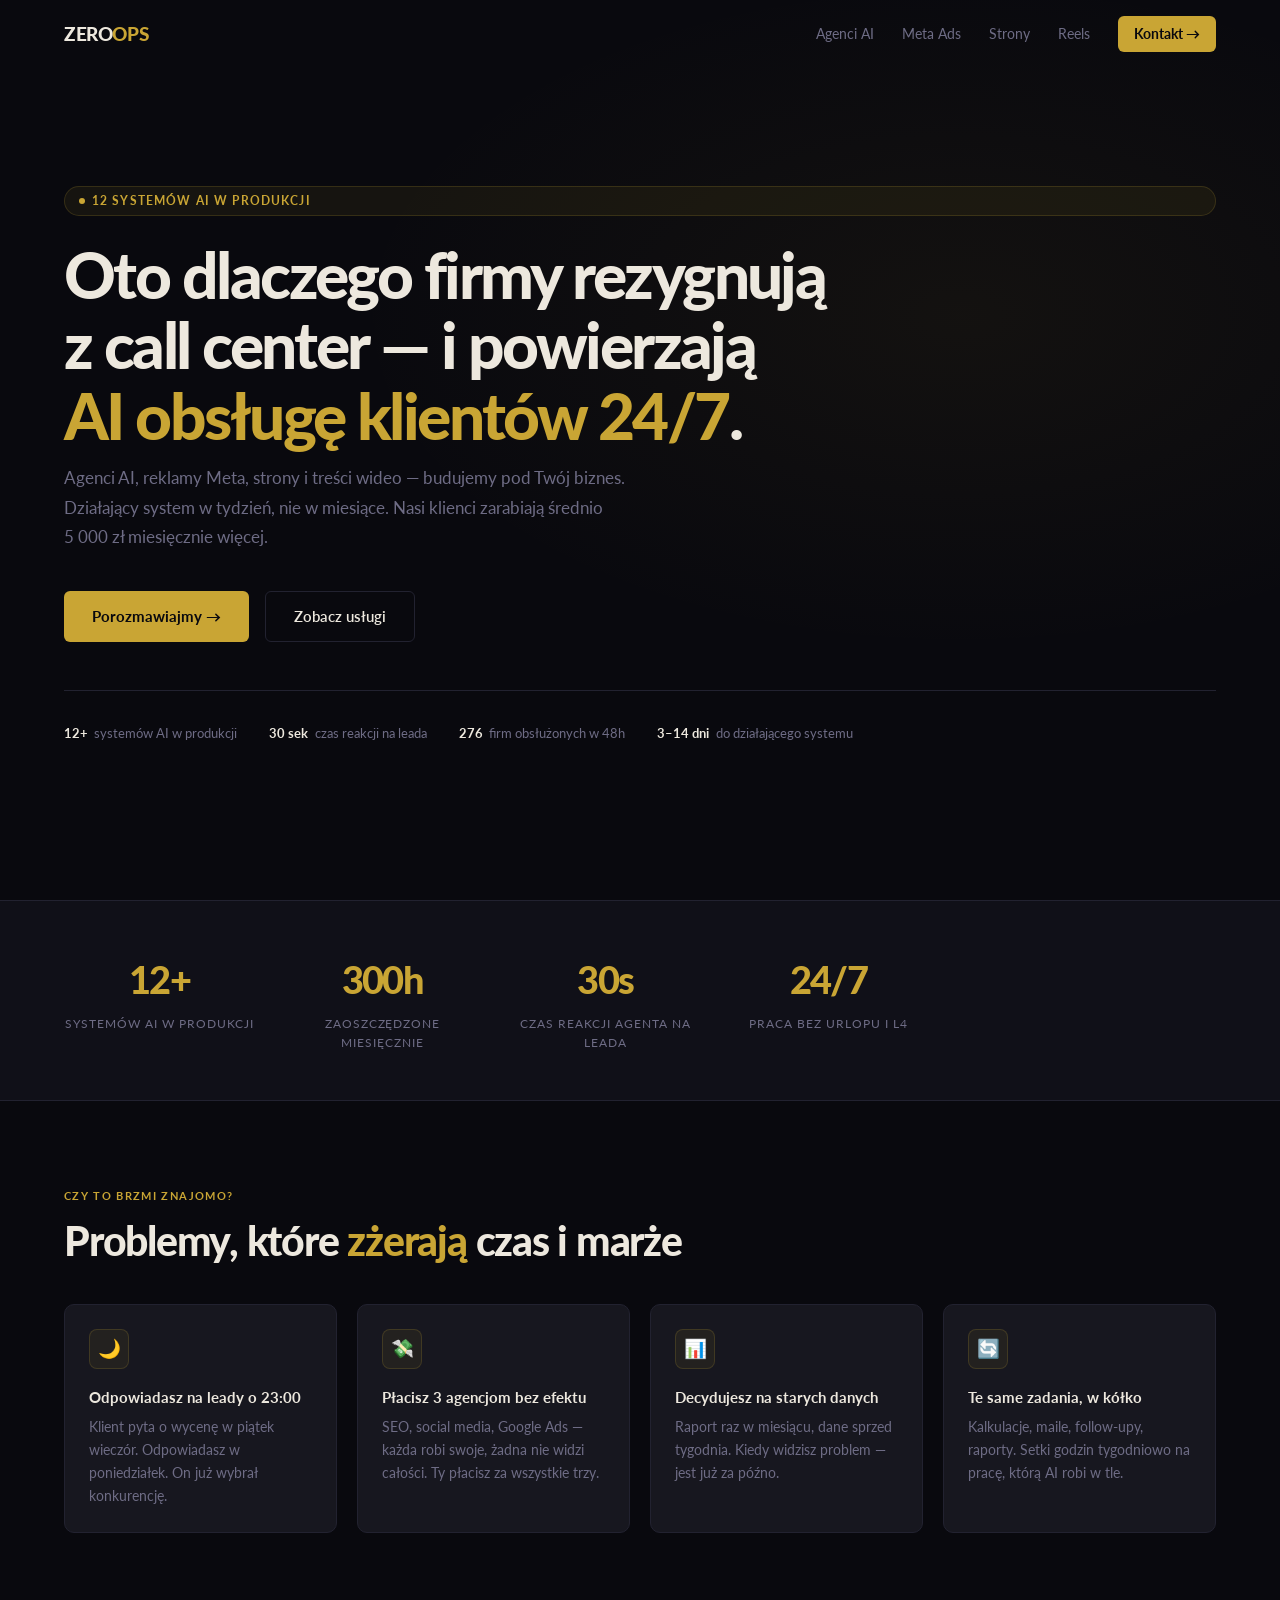
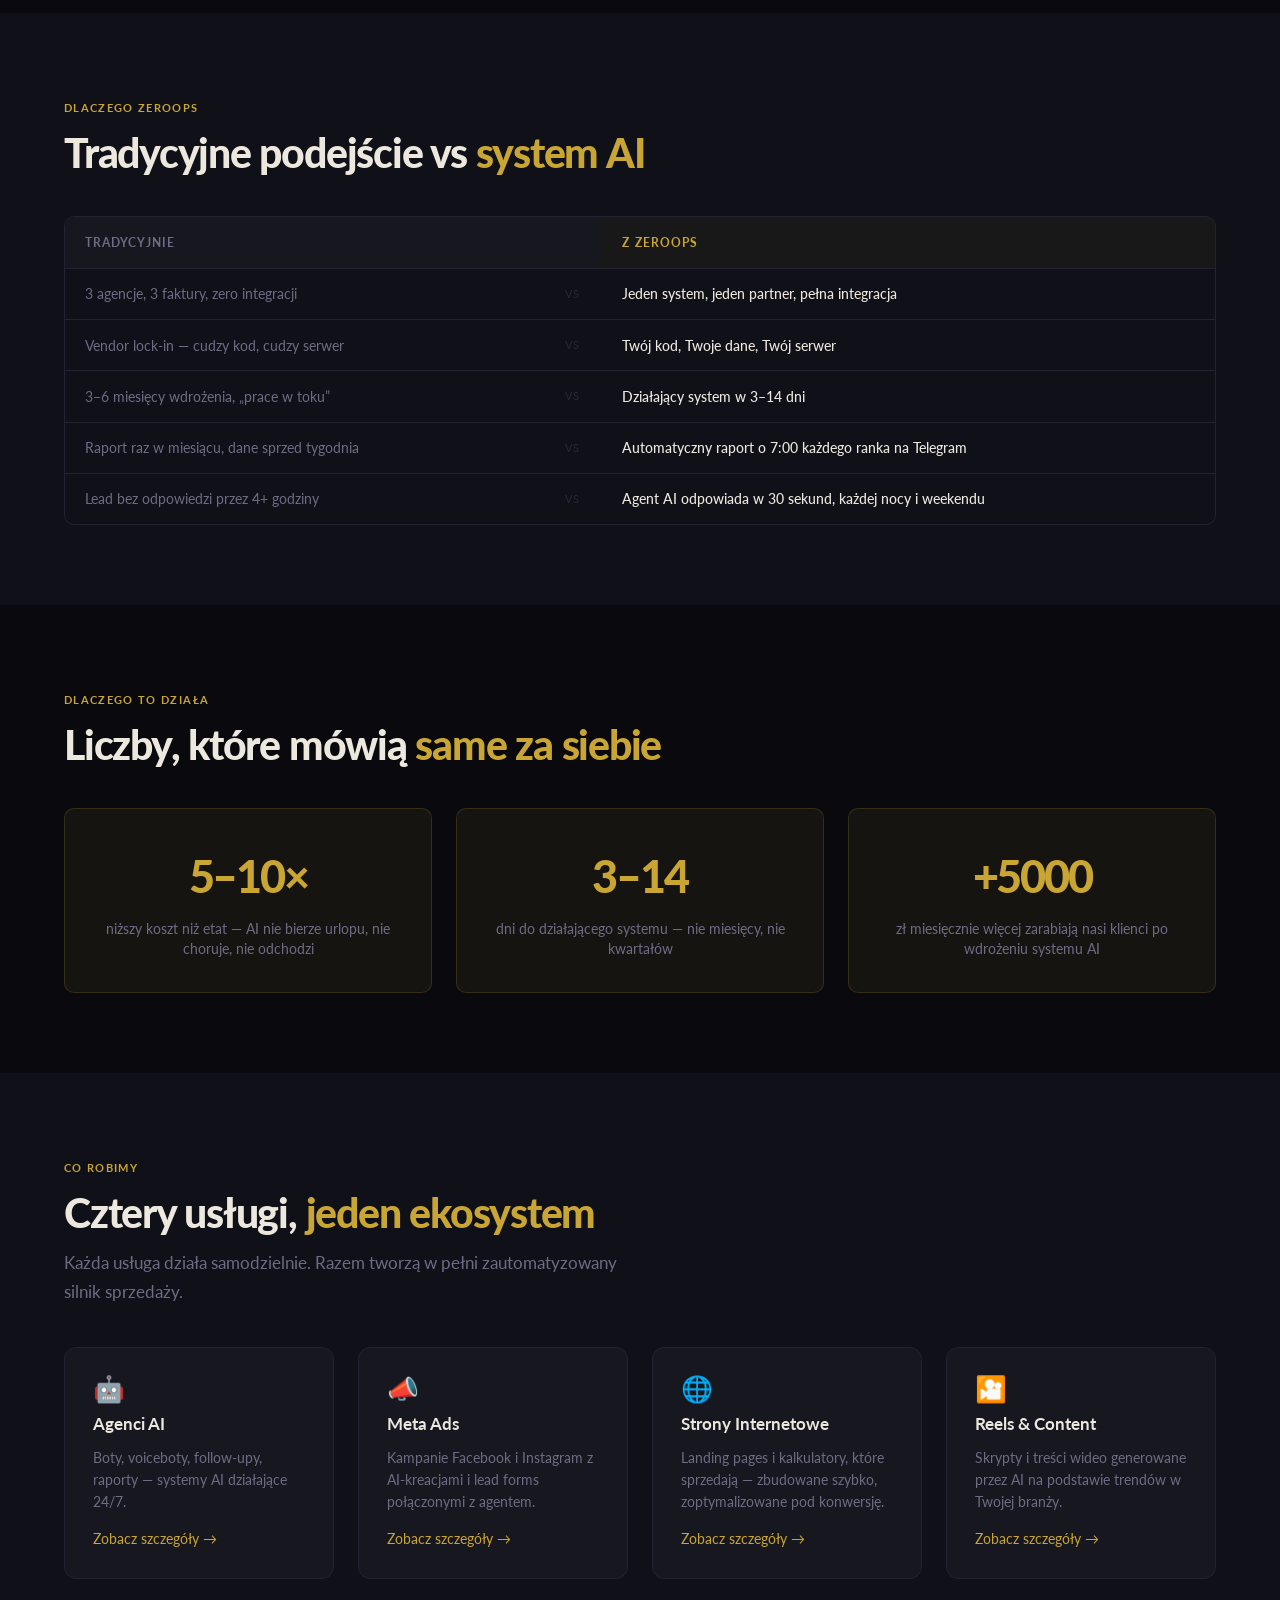
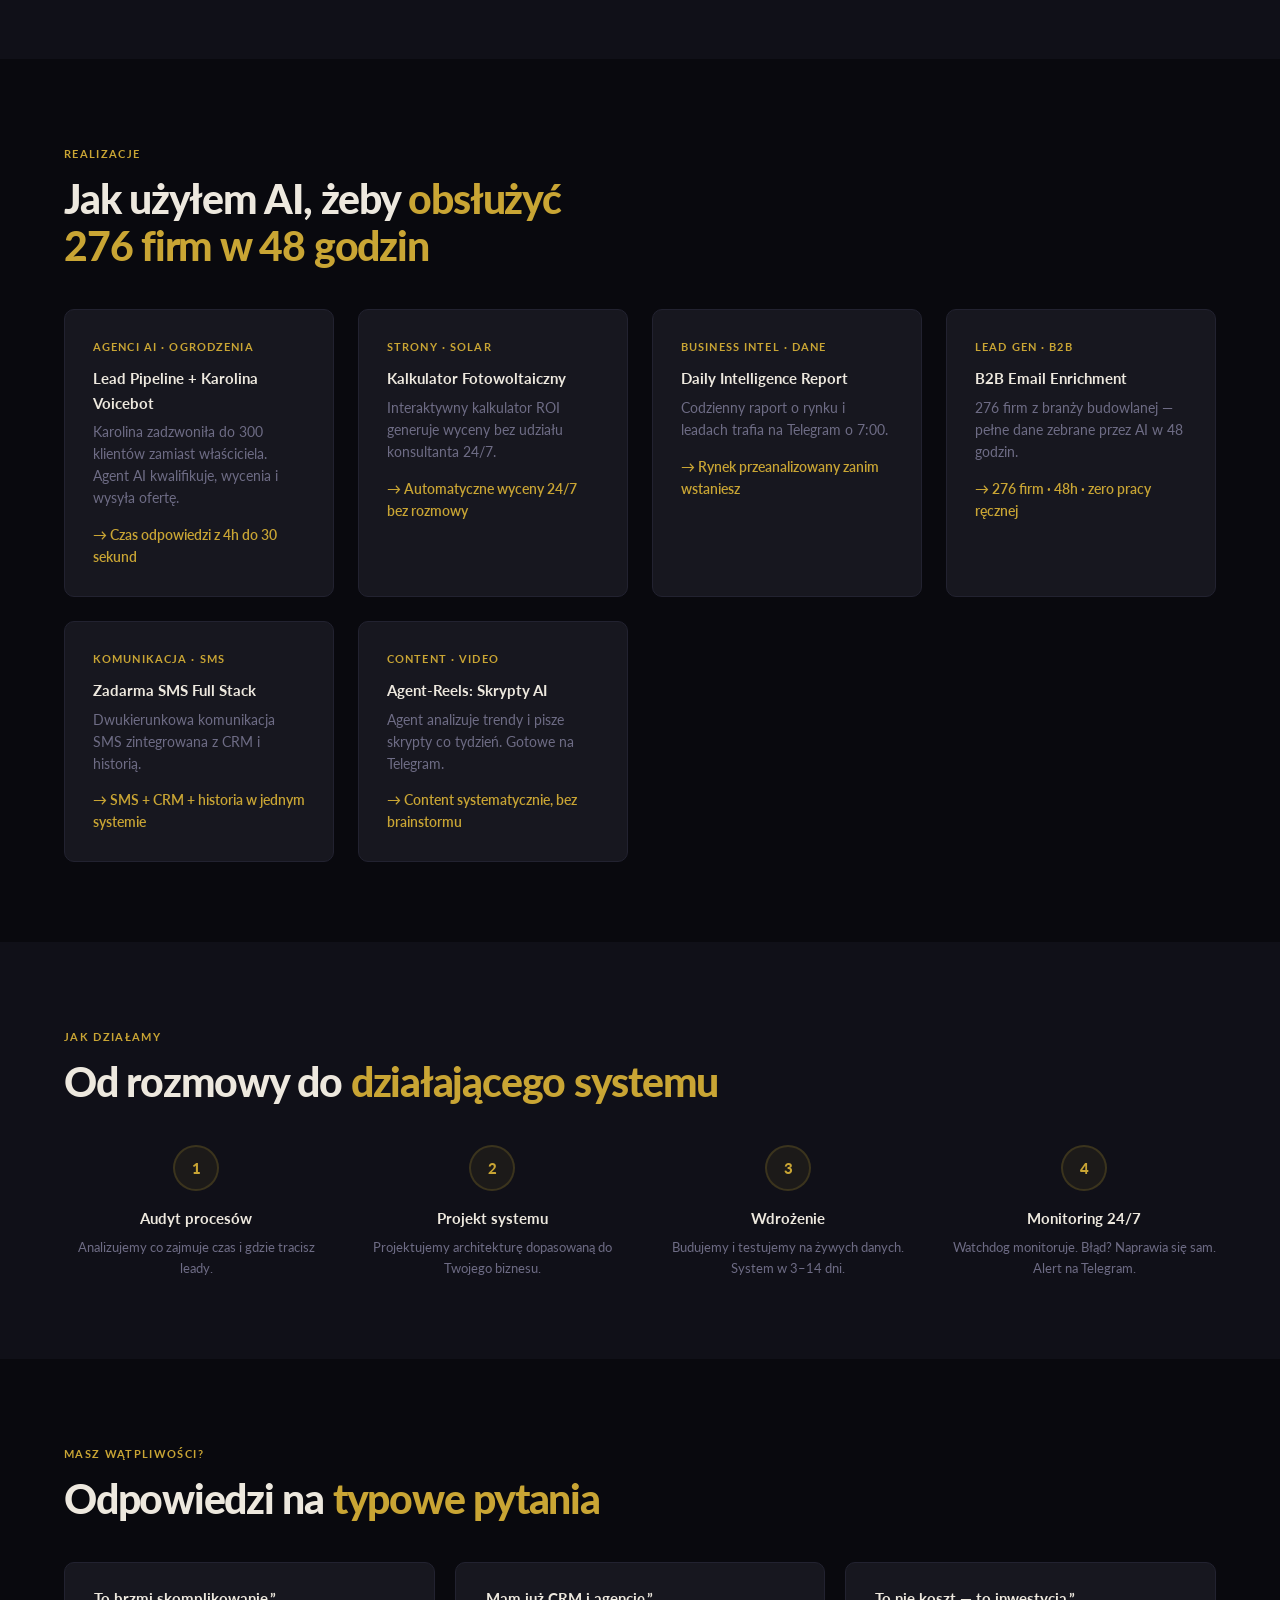
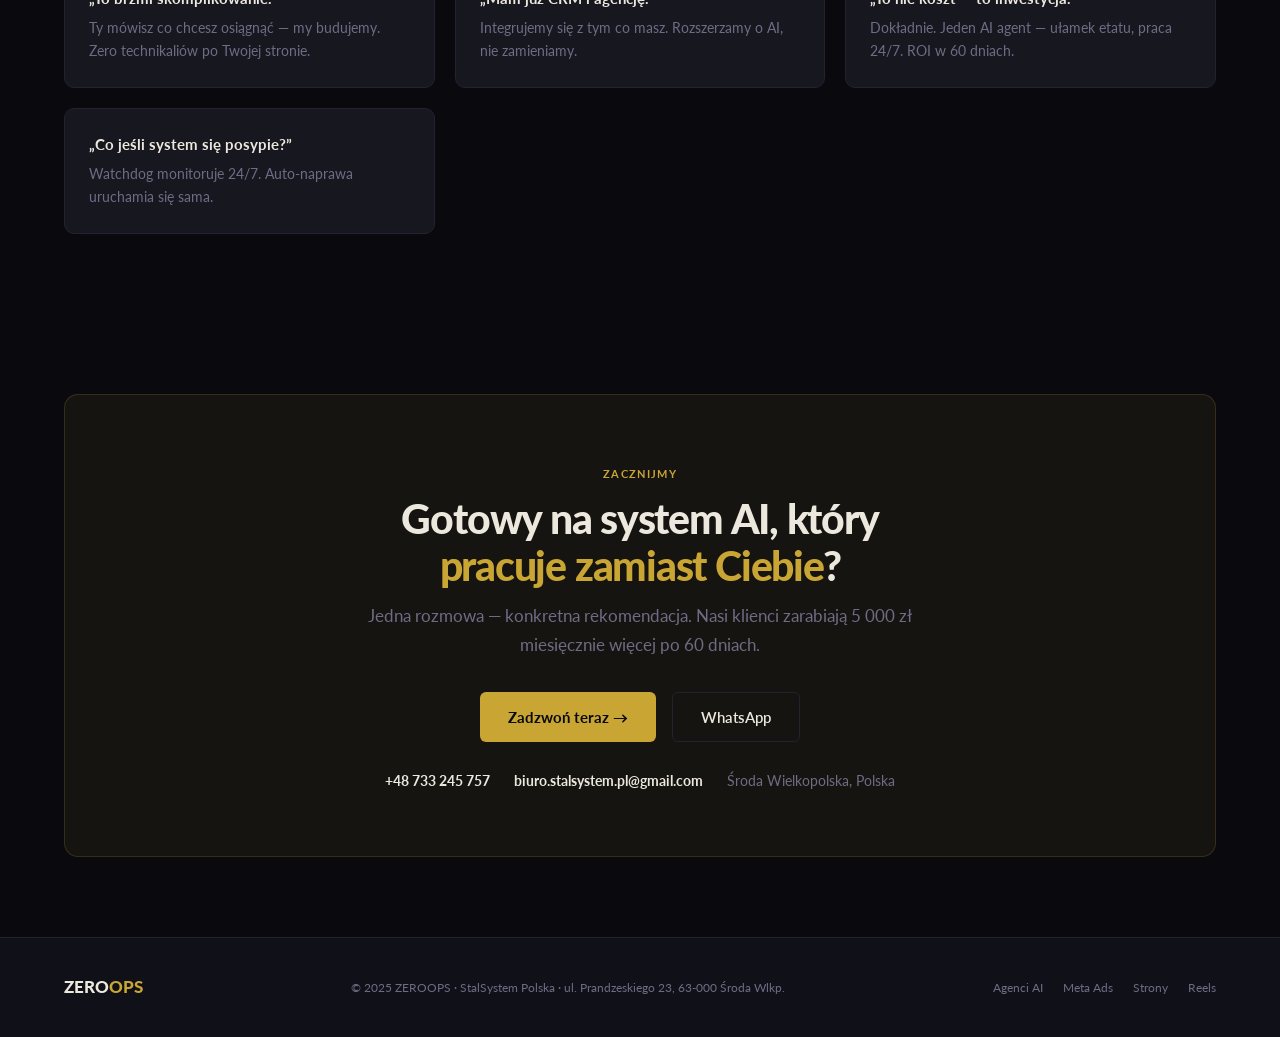
==== commit e23ad3e3: "fix: move Lato font to HTML head (remove @import, add preconnect+link tags)" ====
--- a/index.html
+++ b/index.html
@@ -4,7 +4,10 @@
 <meta charset="UTF-8">
 <meta name="viewport" content="width=device-width,initial-scale=1">
 <title>ZEROOPS — Automatyzacja AI · Meta Ads · Strony · Reels dla MŚP</title>
-<meta name="description" content="Agenci AI, reklamy Meta, strony i treści wideo dla małych i średnich firm. Działający system w 3–14 dni. Karolina zadzwoniła do 300 klientów zamiast Ciebie.">
+<meta name="description" content="Agenci AI, reklamy Meta, strony i treści wideo dla małych i średnich firm. Działający system w 3–14 dni.">
+<link rel="preconnect" href="https://fonts.googleapis.com">
+<link rel="preconnect" href="https://fonts.gstatic.com" crossorigin>
+<link href="https://fonts.googleapis.com/css2?family=Lato:ital,wght@0,400;0,700;0,900;1,400&display=swap" rel="stylesheet">
 <link rel="stylesheet" href="./style.css">
 </head>
 <body>
@@ -19,7 +22,6 @@
     <a class="nav-cta" href="#kontakt">Kontakt →</a>
   </div>
 </nav>
-
 <section class="hero">
   <div class="badge"><span class="dot"></span>12 systemów AI w produkcji</div>
   <h1>Oto dlaczego firmy rezygnują z call center — i powierzają <em>AI obsługę klientów 24/7</em>.</h1>
@@ -35,7 +37,6 @@
     <div class="trust-item"><strong>3–14 dni</strong> do działającego systemu</div>
   </div>
 </section>
-
 <section class="stats">
   <div class="stats-grid">
     <div><span class="stat-n">12+</span><span class="stat-l">systemów AI w produkcji</span></div>
@@ -44,7 +45,6 @@
     <div><span class="stat-n">24/7</span><span class="stat-l">praca bez urlopu i L4</span></div>
   </div>
 </section>
-
 <section class="section" id="problem">
   <div class="label">Czy to brzmi znajomo?</div>
   <h2>Problemy, które <em>zżerają</em> czas i marże</h2>
@@ -55,7 +55,6 @@
     <div class="pcard rev"><div class="pico">🔄</div><h3>Te same zadania, w kółko</h3><p>Kalkulacje, maile, follow-upy, raporty. Setki godzin tygodniowo na pracę, którą AI robi w tle.</p></div>
   </div>
 </section>
-
 <section class="section alt" id="porownanie">
   <div class="label">Dlaczego ZEROOPS</div>
   <h2>Tradycyjne podejście vs <em>system AI</em></h2>
@@ -72,7 +71,6 @@
     </table>
   </div>
 </section>
-
 <section class="section" id="dlaczego">
   <div class="label">Dlaczego to działa</div>
   <h2>Liczby, które mówią <em>same za siebie</em></h2>
@@ -82,54 +80,49 @@
     <div class="wcard rev"><span class="wnum">+5000</span><span class="wlbl">zł miesięcznie więcej zarabiają nasi klienci po wdrożeniu systemu AI</span></div>
   </div>
 </section>
-
 <section class="section alt" id="uslugi">
   <div class="label">Co robimy</div>
   <h2>Cztery usługi, <em>jeden ekosystem</em></h2>
   <p class="sub">Każda usługa działa samodzielnie. Razem tworzą w pełni zautomatyzowany silnik sprzedaży.</p>
   <div class="srv-grid">
-    <a class="scard rev" href="./agenci.html"><div class="sico">🤖</div><h3>Agenci AI</h3><p>Boty, voiceboty, follow-upy, raporty — systemy AI działające 24/7. Karolina zadzwoniła do 300 klientów zamiast Ciebie.</p><div class="sarr">Zobacz szczegóły →</div></a>
-    <a class="scard rev" href="./targeting.html"><div class="sico">📣</div><h3>Meta Ads</h3><p>Kampanie Facebook i Instagram z AI-kreacjami i lead forms połączonymi z agentem. Lead = odpowiedź w 30 sek.</p><div class="sarr">Zobacz szczegóły →</div></a>
+    <a class="scard rev" href="./agenci.html"><div class="sico">🤖</div><h3>Agenci AI</h3><p>Boty, voiceboty, follow-upy, raporty — systemy AI działające 24/7.</p><div class="sarr">Zobacz szczegóły →</div></a>
+    <a class="scard rev" href="./targeting.html"><div class="sico">📣</div><h3>Meta Ads</h3><p>Kampanie Facebook i Instagram z AI-kreacjami i lead forms połączonymi z agentem.</p><div class="sarr">Zobacz szczegóły →</div></a>
     <a class="scard rev" href="./strony.html"><div class="sico">🌐</div><h3>Strony Internetowe</h3><p>Landing pages i kalkulatory, które sprzedają — zbudowane szybko, zoptymalizowane pod konwersję.</p><div class="sarr">Zobacz szczegóły →</div></a>
-    <a class="scard rev" href="./reels.html"><div class="sico">🎦</div><h3>Reels &amp; Content</h3><p>Skrypty i treści wideo generowane przez AI na podstawie trendów w Twojej branży — co tydzień na Telegram.</p><div class="sarr">Zobacz szczegóły →</div></a>
+    <a class="scard rev" href="./reels.html"><div class="sico">🎦</div><h3>Reels &amp; Content</h3><p>Skrypty i treści wideo generowane przez AI na podstawie trendów w Twojej branży.</p><div class="sarr">Zobacz szczegóły →</div></a>
   </div>
 </section>
-
 <section class="section" id="realizacje">
   <div class="label">Realizacje</div>
   <h2>Jak użyłem AI, żeby <em>obsłużyć 276 firm w 48 godzin</em></h2>
   <div class="cases-grid">
-    <div class="ccard rev"><span class="ctag">Agenci AI · Ogrodzenia</span><h3>Lead Pipeline + Karolina Voicebot</h3><p>Karolina zadzwoniła do 300 klientów zamiast właściciela. Agent AI kwalifikuje, wycenia i wysyła ofertę automatycznie.</p><div class="cres">→ Czas odpowiedzi z 4h do 30 sekund</div></div>
-    <div class="ccard rev"><span class="ctag">Strony · Solar</span><h3>Kalkulator Fotowoltaiczny</h3><p>Interaktywny kalkulator ROI generuje wyceny bez udziału konsultanta. Klient sam liczy zwrot z inwestycji.</p><div class="cres">→ Automatyczne wyceny 24/7 bez rozmowy</div></div>
-    <div class="ccard rev"><span class="ctag">Business Intel · Dane</span><h3>Daily Intelligence Report</h3><p>Codzienny raport o rynku, konkutencji i leadach trafia na Telegram o 7:00. Decyzje oparte na świeżych danych.</p><div class="cres">→ Rynek przeanalizowany zanim wstaniesz</div></div>
-    <div class="ccard rev"><span class="ctag">Lead Gen · B2B</span><h3>B2B Email Enrichment</h3><p>276 firm z branży budowlanej — pełne dane kontaktowe zebrane i wzbogacone przez AI w ciągu 48 godzin.</p><div class="cres">→ 276 firm · 48h · zero pracy ręcznej</div></div>
-    <div class="ccard rev"><span class="ctag">Komunikacja · SMS</span><h3>Zadarma SMS Full Stack</h3><p>Dwukierunkowa komunikacja SMS z klientami — przychodzące i wychodzące, zintegrowane z CRM i historią.</p><div class="cres">→ SMS + CRM + historia w jednym systemie</div></div>
-    <div class="ccard rev"><span class="ctag">Content · Video</span><h3>Agent-Reels: Skrypty AI</h3><p>Agent analizuje trendy branżowe i pisze skrypty co tydzień. Gotowe do nagrania — trafiają na Telegram.</p><div class="cres">→ Content systematycznie, bez brainstormu</div></div>
+    <div class="ccard rev"><span class="ctag">Agenci AI · Ogrodzenia</span><h3>Lead Pipeline + Karolina Voicebot</h3><p>Karolina zadzwoniła do 300 klientów zamiast właściciela. Agent AI kwalifikuje, wycenia i wysyła ofertę.</p><div class="cres">→ Czas odpowiedzi z 4h do 30 sekund</div></div>
+    <div class="ccard rev"><span class="ctag">Strony · Solar</span><h3>Kalkulator Fotowoltaiczny</h3><p>Interaktywny kalkulator ROI generuje wyceny bez udziału konsultanta 24/7.</p><div class="cres">→ Automatyczne wyceny 24/7 bez rozmowy</div></div>
+    <div class="ccard rev"><span class="ctag">Business Intel · Dane</span><h3>Daily Intelligence Report</h3><p>Codzienny raport o rynku i leadach trafia na Telegram o 7:00.</p><div class="cres">→ Rynek przeanalizowany zanim wstaniesz</div></div>
+    <div class="ccard rev"><span class="ctag">Lead Gen · B2B</span><h3>B2B Email Enrichment</h3><p>276 firm z branży budowlanej — pełne dane zebrane przez AI w 48 godzin.</p><div class="cres">→ 276 firm · 48h · zero pracy ręcznej</div></div>
+    <div class="ccard rev"><span class="ctag">Komunikacja · SMS</span><h3>Zadarma SMS Full Stack</h3><p>Dwukierunkowa komunikacja SMS zintegrowana z CRM i historią.</p><div class="cres">→ SMS + CRM + historia w jednym systemie</div></div>
+    <div class="ccard rev"><span class="ctag">Content · Video</span><h3>Agent-Reels: Skrypty AI</h3><p>Agent analizuje trendy i pisze skrypty co tydzień. Gotowe na Telegram.</p><div class="cres">→ Content systematycznie, bez brainstormu</div></div>
   </div>
 </section>
-
 <section class="section alt" id="proces">
   <div class="label">Jak działamy</div>
   <h2>Od rozmowy do <em>działającego systemu</em></h2>
   <div class="proc">
-    <div class="pstep rev"><div class="pnum">1</div><h3>Audyt procesów</h3><p>Analizujemy co zajmuje czas, gdzie tracisz leady i co można zautomatyzować w 2 tygodnie.</p></div>
-    <div class="pstep rev"><div class="pnum">2</div><h3>Projekt systemu</h3><p>Projektujemy architekturę dopasowaną do Twojego biznesu — nie szablon z oferty.</p></div>
-    <div class="pstep rev"><div class="pnum">3</div><h3>Wdrożenie</h3><p>Budujemy i testujemy na żywych danych. Działający system w 3–14 dni.</p></div>
-    <div class="pstep rev"><div class="pnum">4</div><h3>Monitoring 24/7</h3><p>Watchdog i auto-fix monitorują system. Błąd? Naprawia się sam. Ty dostajesz alert na Telegram.</p></div>
+    <div class="pstep rev"><div class="pnum">1</div><h3>Audyt procesów</h3><p>Analizujemy co zajmuje czas i gdzie tracisz leady.</p></div>
+    <div class="pstep rev"><div class="pnum">2</div><h3>Projekt systemu</h3><p>Projektujemy architekturę dopasowaną do Twojego biznesu.</p></div>
+    <div class="pstep rev"><div class="pnum">3</div><h3>Wdrożenie</h3><p>Budujemy i testujemy na żywych danych. System w 3–14 dni.</p></div>
+    <div class="pstep rev"><div class="pnum">4</div><h3>Monitoring 24/7</h3><p>Watchdog monitoruje. Błąd? Naprawia się sam. Alert na Telegram.</p></div>
   </div>
 </section>
-
 <section class="section" id="pytania">
   <div class="label">Masz wątpliwości?</div>
   <h2>Odpowiedzi na <em>typowe pytania</em></h2>
   <div class="obj-grid">
-    <div class="ocard rev"><div class="oq">„To brzmi skomplikowanie.”</div><div class="oa">Ty mówisz co chcesz osiągnąć — my budujemy. Wyniki widzisz na Telegram. Zero technikaliów po Twojej stronie.</div></div>
-    <div class="ocard rev"><div class="oq">„Mam już CRM i agencję.”</div><div class="oa">Integrujemy się z tym co masz. Nie zamieniamy — rozszerzamy o AI, które działa z Twoim ekosystemem.</div></div>
-    <div class="ocard rev"><div class="oq">„To nie koszt — to inwestycja.”</div><div class="oa">Dokładnie. Jeden AI agent kosztuje ułamek etatu i pracuje 24/7. ROI widoczne w pierwszych 60 dniach.</div></div>
-    <div class="ocard rev"><div class="oq">„Co jeśli system się posypie?”</div><div class="oa">Watchdog monitoruje 24/7. Auto-naprawa uruchamia się sama. Dostajesz alert zanim zadzwoni klient.</div></div>
+    <div class="ocard rev"><div class="oq">„To brzmi skomplikowanie.”</div><div class="oa">Ty mówisz co chcesz osiągnąć — my budujemy. Zero technikaliów po Twojej stronie.</div></div>
+    <div class="ocard rev"><div class="oq">„Mam już CRM i agencję.”</div><div class="oa">Integrujemy się z tym co masz. Rozszerzamy o AI, nie zamieniamy.</div></div>
+    <div class="ocard rev"><div class="oq">„To nie koszt — to inwestycja.”</div><div class="oa">Dokładnie. Jeden AI agent — ułamek etatu, praca 24/7. ROI w 60 dniach.</div></div>
+    <div class="ocard rev"><div class="oq">„Co jeśli system się posypie?”</div><div class="oa">Watchdog monitoruje 24/7. Auto-naprawa uruchamia się sama.</div></div>
   </div>
 </section>
-
 <div class="cta-fin rev" id="kontakt">
   <div class="label">Zacznijmy</div>
   <h2>Gotowy na system AI, który <em>pracuje zamiast Ciebie</em>?</h2>
@@ -144,10 +137,9 @@
     <span>Środa Wielkopolska, Polska</span>
   </div>
 </div>
-
 <footer>
   <div class="flogo">ZERO<span>OPS</span></div>
-  <p class="fcopy">&copy; 2025 ZEROOPS &middot; StalSystem Polska &middot; ul. Prandzeskiego 23, 63-000 Środa Wlkp.</p>
+  <p class="fcopy">&copy; 2025 ZEROOPS · StalSystem Polska · ul. Prandzeskiego 23, 63-000 Środa Wlkp.</p>
   <div class="flinks">
     <a href="./agenci.html">Agenci AI</a>
     <a href="./targeting.html">Meta Ads</a>
@@ -155,7 +147,6 @@
     <a href="./reels.html">Reels</a>
   </div>
 </footer>
-
 <script>
 const sp=document.getElementById('sp');
 window.addEventListener('scroll',()=>{
--- a/style.css
+++ b/style.css
@@ -1,5 +1,5 @@
 *,*::before,*::after{box-sizing:border-box;margin:0;padding:0}
-:root{--bg:#09090E;--bg-s:#101018;--bg-m:#17171F;--brd:#222230;--gold:#C9A534;--gold-d:#A8882A;--gold-g:rgba(201,165,52,.07);--gold-b:rgba(201,165,52,.18);--text:#EDE8DE;--muted:#6E6C85;--dim:#28283A;--r:6px;--f:system-ui,-apple-system,'Segoe UI',sans-serif}
+:root{--bg:#09090E;--bg-s:#101018;--bg-m:#17171F;--brd:#222230;--gold:#C9A534;--gold-d:#A8882A;--gold-g:rgba(201,165,52,.07);--gold-b:rgba(201,165,52,.18);--text:#EDE8DE;--muted:#6E6C85;--dim:#28283A;--r:6px;--f:'Lato',system-ui,-apple-system,sans-serif}
 html{scroll-behavior:smooth}
 body{background:var(--bg);color:var(--text);font-family:var(--f);line-height:1.6;-webkit-font-smoothing:antialiased;overflow-x:hidden}
 #sp{position:fixed;top:0;left:0;height:2px;background:var(--gold);width:0;z-index:1001;pointer-events:none;transition:width .08s linear}
